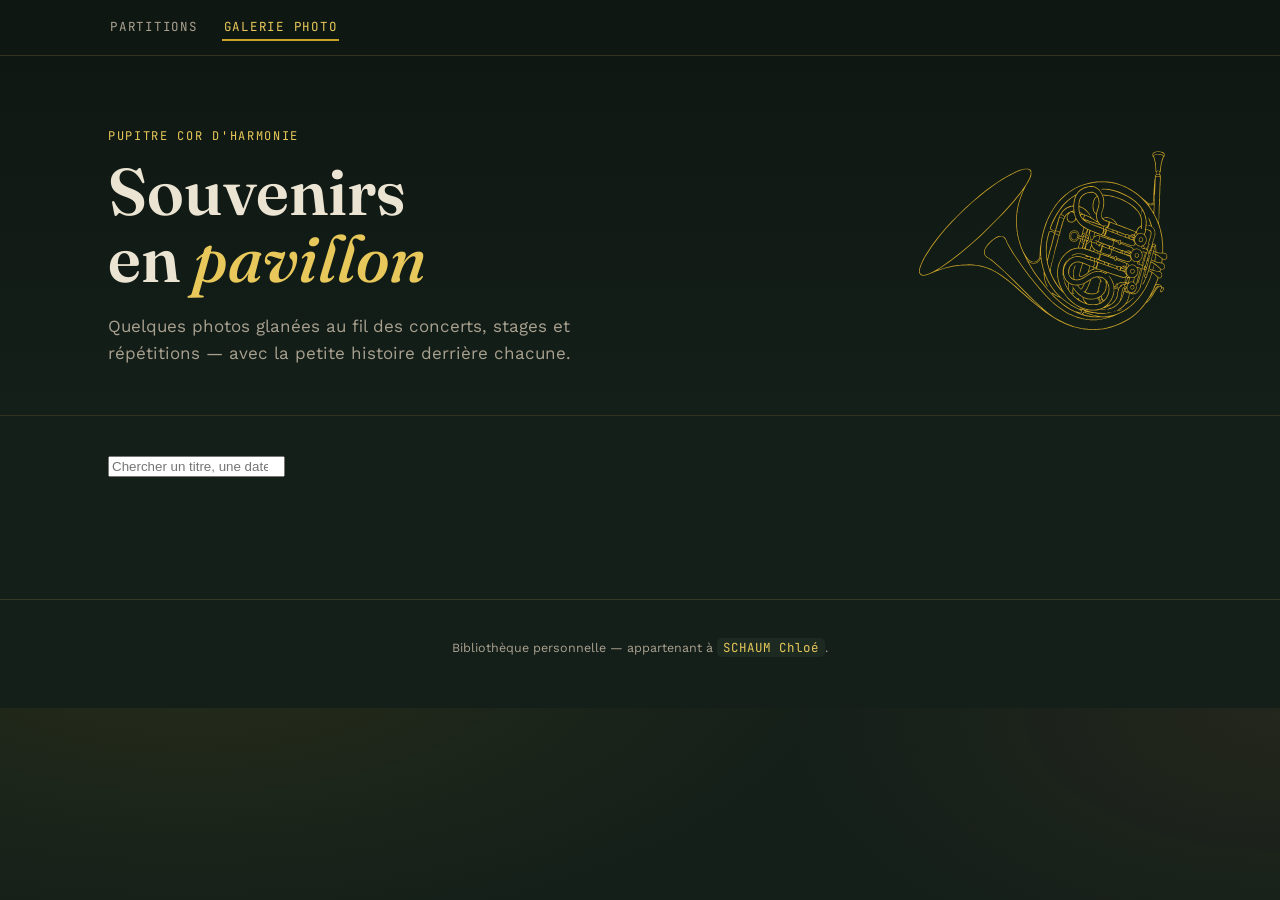
==== galerie.html @ f66fb575 "Ajout page gallery" ====
<!DOCTYPE html>
<html lang="fr">
<head>
<meta charset="UTF-8">
<meta name="viewport" content="width=device-width, initial-scale=1.0">
<title>Galerie — Pupitre Cor d'harmonie</title>
<link rel="icon" type="image/svg+xml" href="assets/favicon.svg">
<link rel="preconnect" href="https://fonts.googleapis.com">
<link rel="preconnect" href="https://fonts.gstatic.com" crossorigin>
<link href="https://fonts.googleapis.com/css2?family=Fraunces:opsz,wght@9..144,400;9..144,500;9..144,600;9..144,700&family=Work+Sans:wght@400;500;600&family=JetBrains+Mono:wght@400;500&display=swap" rel="stylesheet">
<link rel="stylesheet" href="assets/style.css">
</head>
<body>

<nav class="site-nav">
  <div class="site-nav-inner">
    <a href="index.html" class="site-nav-link">Partitions</a>
    <a href="galerie.html" class="site-nav-link active">Galerie photo</a>
  </div>
</nav>

<div class="valve-rail" aria-hidden="true">
  <div class="pipe"></div>
</div>

<header class="hero">
  <div class="hero-inner">
    <div class="hero-text">
      <p class="eyebrow">Pupitre Cor d'harmonie</p>
      <h1>Souvenirs<br>en <span>pavillon</span></h1>
      <p class="lede">Quelques photos glanées au fil des concerts, stages et répétitions — avec la petite histoire derrière chacune.</p>
    </div>
    <svg class="horn-signature" viewBox="0 0 1402 1122" aria-hidden="true">
      <title>Cor d'harmonie — outline avec ouvertures</title>
  <g fill="var(--gold)" fill-rule="evenodd">
    <path d="M 1185 761 L 1179 766 L 1177 771 L 1177 776 L 1183 784 L 1190 785 L 1197 781 L 1199 777 L 1199 769 L 1195 763 L 1191 761 Z M 1186 764 L 1192 765 L 1196 770 L 1196 776 L 1191 782 L 1184 781 L 1180 775 L 1180 771 L 1182 767 Z M 1187 674 L 1182 676 L 1179 679 L 1177 689 L 1179 694 L 1183 698 L 1192 699 L 1197 696 L 1200 692 L 1201 684 L 1199 679 L 1196 676 L 1191 674 Z M 1186 677 L 1192 677 L 1196 680 L 1198 684 L 1197 691 L 1191 696 L 1186 696 L 1183 694 L 1180 688 L 1181 682 Z M 1208 589 L 1202 595 L 1201 604 L 1203 609 L 1207 612 L 1215 613 L 1222 608 L 1224 604 L 1224 597 L 1219 590 L 1217 589 Z M 1210 591 L 1214 591 L 1218 593 L 1221 597 L 1221 604 L 1215 610 L 1208 609 L 1204 604 L 1204 597 Z M 1231 504 L 1226 507 L 1224 510 L 1223 520 L 1224 523 L 1229 528 L 1235 529 L 1239 528 L 1244 524 L 1246 519 L 1246 513 L 1240 505 Z M 1231 507 L 1238 507 L 1243 513 L 1243 519 L 1241 523 L 1237 526 L 1230 525 L 1226 520 L 1226 512 Z M 1362 53 L 1358 48 L 1351 44 L 1334 40 L 1322 40 L 1312 42 L 1303 46 L 1297 52 L 1297 66 L 1303 73 L 1310 101 L 1311 113 L 1312 114 L 1312 127 L 1313 128 L 1313 149 L 1316 151 L 1316 163 L 1315 164 L 1316 165 L 1310 170 L 1310 185 L 1307 195 L 1306 218 L 1305 219 L 1305 235 L 1304 236 L 1300 313 L 1299 316 L 1294 321 L 1284 322 L 1272 317 L 1212 266 L 1179 244 L 1148 228 L 1123 218 L 1100 211 L 1083 207 L 1078 207 L 1065 204 L 1058 204 L 1057 203 L 1047 203 L 1046 202 L 992 203 L 991 204 L 978 205 L 957 209 L 924 218 L 898 228 L 872 241 L 853 253 L 824 275 L 798 300 L 774 329 L 751 364 L 734 396 L 719 432 L 710 460 L 701 495 L 695 527 L 694 541 L 691 553 L 691 560 L 690 561 L 688 608 L 682 621 L 672 631 L 666 634 L 657 636 L 656 635 L 649 635 L 637 630 L 625 619 L 614 603 L 599 577 L 586 543 L 586 540 L 580 524 L 574 500 L 570 479 L 569 466 L 568 465 L 567 447 L 566 446 L 566 431 L 565 430 L 565 399 L 566 398 L 567 375 L 568 374 L 571 350 L 578 319 L 588 287 L 601 254 L 616 223 L 628 204 L 640 179 L 644 164 L 643 146 L 640 141 L 632 135 L 626 133 L 608 133 L 579 141 L 557 150 L 538 160 L 536 160 L 490 186 L 453 210 L 407 243 L 366 275 L 285 346 L 209 422 L 181 453 L 137 506 L 105 549 L 76 593 L 59 623 L 43 659 L 38 680 L 39 695 L 42 701 L 47 706 L 51 708 L 60 710 L 72 709 L 92 703 L 131 686 L 175 672 L 223 661 L 255 657 L 256 656 L 265 656 L 266 655 L 326 654 L 327 655 L 338 655 L 339 656 L 353 657 L 382 663 L 404 670 L 430 681 L 451 692 L 478 709 L 511 733 L 537 754 L 644 848 L 689 885 L 718 907 L 750 929 L 792 954 L 832 973 L 865 985 L 910 997 L 915 997 L 928 1000 L 935 1000 L 936 1001 L 945 1001 L 946 1002 L 991 1003 L 992 1002 L 1009 1002 L 1010 1001 L 1033 999 L 1069 991 L 1107 978 L 1130 968 L 1170 946 L 1193 930 L 1212 914 L 1236 890 L 1252 871 L 1258 862 L 1269 854 L 1280 843 L 1296 821 L 1319 784 L 1328 774 L 1337 770 L 1342 771 L 1346 777 L 1341 783 L 1338 789 L 1338 796 L 1341 799 L 1345 799 L 1349 797 L 1358 785 L 1359 779 L 1357 774 L 1355 773 L 1351 774 L 1346 769 L 1345 765 L 1341 760 L 1331 756 L 1323 756 L 1318 758 L 1316 757 L 1327 731 L 1328 725 L 1330 723 L 1331 724 L 1338 724 L 1342 722 L 1346 718 L 1349 712 L 1348 699 L 1346 695 L 1339 689 L 1341 678 L 1342 677 L 1352 678 L 1356 676 L 1361 671 L 1363 666 L 1363 654 L 1360 648 L 1356 644 L 1349 640 L 1351 623 L 1353 622 L 1356 624 L 1366 624 L 1372 620 L 1376 612 L 1376 601 L 1372 593 L 1365 588 L 1355 587 L 1354 586 L 1354 540 L 1353 539 L 1353 528 L 1352 527 L 1350 502 L 1343 467 L 1341 463 L 1336 442 L 1332 432 L 1332 403 L 1333 402 L 1333 379 L 1334 378 L 1335 331 L 1336 330 L 1337 276 L 1338 275 L 1339 226 L 1340 225 L 1340 203 L 1341 202 L 1341 180 L 1342 179 L 1342 170 L 1338 166 L 1338 152 L 1342 147 L 1342 133 L 1343 132 L 1343 124 L 1344 123 L 1346 106 L 1356 73 L 1362 66 Z M 921 919 L 922 918 L 923 919 L 922 920 Z M 918 918 L 919 917 L 922 918 L 921 919 Z M 904 913 L 905 912 L 906 913 L 905 914 Z M 923 914 L 928 907 L 935 911 L 959 920 L 1000 930 L 999 931 L 990 931 L 989 930 L 978 930 L 977 929 L 968 929 L 967 928 L 955 927 L 950 925 L 932 922 L 927 919 Z M 909 894 L 913 893 L 915 895 L 912 896 Z M 694 883 L 695 882 L 696 883 L 695 884 Z M 693 882 L 694 881 L 695 882 L 694 883 Z M 692 881 L 693 880 L 694 881 L 693 882 Z M 689 879 L 691 878 L 693 880 L 691 881 Z M 688 878 L 689 877 L 690 878 L 689 879 Z M 1045 877 L 1046 876 L 1047 877 L 1046 878 Z M 687 877 L 688 876 L 689 877 L 688 878 Z M 686 876 L 687 875 L 688 876 L 687 877 Z M 1059 872 L 1057 874 L 1049 877 L 1046 876 L 1051 872 L 1056 872 L 1057 871 Z M 1157 856 L 1158 855 L 1159 856 L 1158 857 Z M 1267 849 L 1268 848 L 1269 849 L 1268 850 Z M 1126 836 L 1127 835 L 1128 836 L 1127 837 Z M 893 835 L 894 834 L 896 835 L 895 836 Z M 1007 829 L 1009 830 L 1011 840 L 1019 854 L 1017 856 L 1015 855 L 1004 831 Z M 923 830 L 924 829 L 944 837 L 954 838 L 955 839 L 984 838 L 1001 832 L 1013 857 L 998 863 L 984 864 L 983 865 L 961 864 L 946 861 L 931 846 L 926 838 Z M 1019 822 L 1021 827 L 1020 835 L 1023 841 L 1029 847 L 1023 853 L 1020 851 L 1011 830 L 1011 828 Z M 1293 805 L 1294 804 L 1295 805 L 1294 806 Z M 1294 803 L 1295 802 L 1296 804 L 1295 805 Z M 1155 797 L 1157 796 L 1163 799 L 1171 800 L 1172 802 L 1171 803 L 1159 800 Z M 1152 795 L 1154 794 L 1156 796 L 1154 797 Z M 1146 785 L 1148 786 L 1148 788 L 1153 794 L 1152 795 L 1145 791 L 1145 786 Z M 804 784 L 805 783 L 806 784 L 805 785 Z M 1146 783 L 1147 782 L 1148 783 L 1147 784 Z M 871 781 L 880 794 L 900 814 L 920 827 L 921 836 L 929 850 L 934 855 L 933 856 L 924 853 L 904 842 L 900 838 L 898 831 L 890 833 L 879 824 L 864 809 L 865 807 L 870 809 L 876 808 L 876 806 L 872 806 L 869 802 L 869 787 Z M 1153 780 L 1157 779 L 1159 781 L 1160 786 L 1163 792 L 1166 795 L 1165 797 L 1157 793 L 1152 788 L 1151 782 Z M 1112 786 L 1107 804 L 1106 816 L 1103 827 L 1097 839 L 1092 846 L 1076 861 L 1068 866 L 1057 868 L 1056 867 L 1061 862 L 1075 843 L 1084 824 L 1090 804 L 1091 780 L 1093 778 L 1098 781 L 1103 780 Z M 1144 777 L 1145 779 L 1143 783 L 1142 792 L 1139 800 L 1137 811 L 1132 827 L 1128 835 L 1127 832 L 1131 819 L 1134 798 L 1138 782 L 1141 777 Z M 1354 776 L 1355 777 L 1355 783 L 1353 787 L 1347 794 L 1343 796 L 1341 794 L 1341 790 L 1344 784 L 1350 778 Z M 1320 775 L 1321 777 L 1315 784 L 1287 828 L 1278 840 L 1269 849 L 1268 847 L 1271 844 L 1278 832 L 1288 821 L 1313 783 Z M 1320 775 L 1321 774 L 1322 775 L 1321 776 Z M 1321 774 L 1322 773 L 1323 774 L 1322 775 Z M 1326 770 L 1327 771 L 1323 774 L 1322 773 Z M 1326 770 L 1327 769 L 1328 770 L 1327 771 Z M 1091 770 L 1092 769 L 1097 769 L 1100 775 L 1098 777 L 1096 775 L 1092 775 Z M 1327 769 L 1328 768 L 1330 769 L 1329 770 Z M 1342 766 L 1341 767 L 1334 767 L 1330 769 L 1329 768 L 1333 765 L 1328 765 L 1321 769 L 1314 776 L 1296 803 L 1295 802 L 1311 770 L 1311 768 L 1315 762 L 1318 762 L 1322 760 L 1334 760 L 1337 761 Z M 1162 754 L 1163 756 L 1160 761 L 1158 769 L 1156 770 L 1151 768 L 1148 764 L 1149 760 L 1157 754 Z M 925 754 L 926 756 L 924 761 L 922 763 L 922 765 L 916 776 L 911 782 L 898 768 L 896 763 L 897 762 L 904 762 L 907 760 L 917 758 Z M 1101 773 L 1100 764 L 1101 760 L 1104 756 L 1107 757 L 1104 763 L 1104 770 L 1108 775 L 1112 776 L 1113 775 L 1107 769 L 1107 764 L 1109 759 L 1117 752 L 1121 750 L 1152 751 L 1153 752 L 1145 757 L 1135 758 L 1122 762 L 1125 765 L 1117 772 L 1115 775 L 1114 780 L 1112 782 L 1106 779 Z M 1050 746 L 1054 752 L 1060 771 L 1061 787 L 1060 788 L 1059 800 L 1057 808 L 1049 825 L 1043 834 L 1033 844 L 1025 830 L 1023 819 L 1036 806 L 1046 787 L 1049 774 L 1049 764 L 1050 763 L 1049 760 L 1050 755 L 1049 747 Z M 1188 745 L 1198 750 L 1204 757 L 1208 766 L 1208 779 L 1204 788 L 1197 796 L 1190 800 L 1185 800 L 1184 801 L 1174 798 L 1167 792 L 1162 783 L 1161 768 L 1165 758 L 1172 750 L 1182 745 Z M 1169 723 L 1171 725 L 1171 728 L 1167 739 L 1166 746 L 1162 749 L 1159 749 L 1157 747 L 1163 726 L 1166 723 Z M 1175 721 L 1182 723 L 1194 723 L 1195 722 L 1197 723 L 1193 743 L 1181 742 L 1171 747 L 1169 746 L 1174 729 L 1174 722 Z M 1043 736 L 1045 754 L 1046 755 L 1046 763 L 1045 764 L 1044 779 L 1038 795 L 1030 807 L 1020 817 L 1011 823 L 988 833 L 977 834 L 976 835 L 957 835 L 956 834 L 945 833 L 924 825 L 904 812 L 885 794 L 877 784 L 869 772 L 867 767 L 864 770 L 868 776 L 865 789 L 865 807 L 864 808 L 854 798 L 844 784 L 845 779 L 845 757 L 844 753 L 846 751 L 860 759 L 865 759 L 875 762 L 891 763 L 900 776 L 911 786 L 918 779 L 922 773 L 931 755 L 931 753 L 934 750 L 939 748 L 959 735 L 960 737 L 955 751 L 952 756 L 948 768 L 946 770 L 946 772 L 939 785 L 931 796 L 927 794 L 923 796 L 936 804 L 951 809 L 956 809 L 957 810 L 981 810 L 998 805 L 1005 800 L 1013 791 L 1013 790 L 1006 796 L 1004 795 L 1011 769 L 1011 765 L 1015 753 L 1015 749 L 1017 745 L 1017 741 L 1018 740 L 1021 746 L 1022 742 L 1018 731 L 1007 720 L 1011 719 L 1028 724 L 1036 729 Z M 1012 729 L 1016 736 L 1014 739 L 1013 746 L 1011 750 L 1009 762 L 1007 766 L 1000 796 L 997 801 L 993 803 L 977 806 L 960 806 L 959 805 L 949 804 L 935 798 L 945 783 L 960 749 L 965 732 L 967 730 L 982 722 L 994 719 L 997 719 L 1004 722 Z M 1158 717 L 1160 720 L 1160 724 L 1155 744 L 1153 745 L 1150 742 L 1150 739 L 1155 723 L 1155 718 Z M 1159 712 L 1162 710 L 1168 717 L 1167 718 L 1160 717 L 1158 715 Z M 1256 707 L 1262 707 L 1266 710 L 1266 713 L 1262 718 L 1259 718 L 1254 714 L 1253 710 Z M 816 707 L 818 710 L 818 713 L 822 724 L 826 731 L 835 743 L 842 749 L 841 752 L 842 776 L 841 777 L 838 775 L 824 744 L 815 710 Z M 1149 692 L 1150 691 L 1154 692 L 1156 698 L 1155 699 Z M 1021 684 L 1022 683 L 1042 690 L 1045 693 L 1045 696 L 1044 697 L 1033 691 L 1022 688 Z M 140 678 L 141 677 L 143 678 L 142 679 Z M 1155 676 L 1156 678 L 1154 687 L 1153 688 L 1147 687 L 1146 686 L 1147 685 L 1150 685 L 1152 683 L 1153 677 Z M 1277 675 L 1278 674 L 1287 679 L 1306 685 L 1337 691 L 1343 696 L 1346 702 L 1345 714 L 1341 719 L 1337 721 L 1330 720 L 1296 691 L 1284 684 L 1277 682 L 1276 681 Z M 1252 672 L 1253 671 L 1254 673 L 1253 674 Z M 1127 673 L 1129 671 L 1145 676 L 1149 679 L 1149 681 L 1148 682 L 1129 681 L 1126 679 Z M 1231 672 L 1232 674 L 1228 684 L 1220 715 L 1217 722 L 1209 755 L 1207 756 L 1197 745 L 1200 721 L 1207 716 L 1215 706 L 1220 691 L 1220 677 L 1222 672 L 1224 670 Z M 982 672 L 985 670 L 994 674 L 993 675 L 983 675 Z M 1216 667 L 1219 667 L 1222 669 L 1222 671 L 1219 675 L 1215 669 Z M 1260 665 L 1264 668 L 1261 676 L 1257 674 L 1258 668 Z M 1255 663 L 1256 667 L 1254 672 L 1253 667 Z M 1130 667 L 1139 662 L 1145 668 L 1150 668 L 1154 665 L 1158 668 L 1150 673 L 1147 673 L 1143 671 L 1133 669 Z M 1107 662 L 1108 664 L 1106 670 L 1104 672 L 1102 670 L 1103 665 L 1105 662 Z M 1118 661 L 1121 662 L 1124 665 L 1121 672 L 1121 678 L 1119 680 L 1113 678 L 1108 674 L 1108 669 L 1112 663 Z M 1143 661 L 1146 660 L 1151 662 L 1146 665 Z M 979 669 L 977 675 L 972 676 L 958 683 L 954 687 L 953 686 L 960 663 L 962 660 L 972 664 Z M 997 655 L 998 654 L 999 655 L 998 656 Z M 1186 653 L 1194 654 L 1204 659 L 1214 672 L 1217 682 L 1217 691 L 1213 703 L 1203 715 L 1192 720 L 1181 720 L 1168 713 L 1161 704 L 1157 690 L 1159 675 L 1164 666 L 1172 658 L 1178 655 Z M 998 650 L 999 649 L 1000 651 L 999 652 Z M 1161 647 L 1165 651 L 1168 657 L 1160 665 L 1156 662 L 1156 660 L 1158 656 L 1159 648 Z M 1061 648 L 1063 647 L 1100 660 L 1102 662 L 1098 670 L 1060 656 L 1059 654 L 1061 651 Z M 956 658 L 957 662 L 947 693 L 941 699 L 928 707 L 916 713 L 907 714 L 904 709 L 904 704 L 921 646 L 923 645 Z M 1003 643 L 1007 642 L 1054 658 L 1057 660 L 1077 666 L 1080 668 L 1105 676 L 1109 680 L 1115 683 L 1123 682 L 1142 689 L 1146 692 L 1149 698 L 1157 707 L 1157 709 L 1152 715 L 1144 718 L 1139 718 L 1124 714 L 1096 704 L 1093 704 L 1090 702 L 998 671 L 995 669 L 997 667 L 1002 655 Z M 827 643 L 828 642 L 829 643 L 828 644 Z M 828 641 L 829 640 L 830 642 L 829 643 Z M 1289 639 L 1302 645 L 1305 648 L 1313 652 L 1338 674 L 1336 685 L 1334 687 L 1319 685 L 1300 679 L 1303 668 L 1303 661 L 1305 652 L 1302 657 L 1298 675 L 1296 678 L 1286 675 L 1280 671 L 1285 654 L 1287 641 Z M 1039 640 L 1041 639 L 1057 646 L 1056 652 L 1054 654 L 1052 654 L 1043 650 L 1040 650 L 1038 648 Z M 829 640 L 830 639 L 831 640 L 830 641 Z M 847 702 L 848 679 L 853 662 L 869 646 L 880 640 L 888 638 L 905 639 L 915 642 L 917 644 L 916 651 L 906 683 L 903 698 L 900 705 L 900 710 L 903 713 L 903 716 L 910 718 L 917 716 L 931 709 L 944 701 L 955 690 L 963 684 L 973 679 L 978 680 L 981 677 L 995 676 L 996 677 L 1004 677 L 1019 683 L 1017 687 L 1015 686 L 992 686 L 987 688 L 975 690 L 955 700 L 933 715 L 910 727 L 893 731 L 881 731 L 877 730 L 874 725 L 875 719 L 872 704 L 872 692 L 873 691 L 874 680 L 883 653 L 878 658 L 875 664 L 869 688 L 869 710 L 872 725 L 871 728 L 866 726 L 856 718 L 852 713 Z M 830 638 L 831 637 L 832 639 L 831 640 Z M 1220 636 L 1226 640 L 1227 642 L 1226 647 L 1223 647 L 1217 644 L 1217 641 Z M 988 636 L 991 638 L 997 638 L 998 643 L 995 655 L 990 665 L 987 668 L 978 664 L 982 659 L 986 649 L 987 637 Z M 831 637 L 832 636 L 833 637 L 832 638 Z M 832 635 L 833 634 L 834 636 L 833 637 Z M 833 634 L 834 633 L 835 634 L 834 635 Z M 1270 631 L 1273 633 L 1273 636 L 1267 655 L 1266 662 L 1264 664 L 1260 661 L 1268 632 Z M 1290 629 L 1292 628 L 1301 633 L 1319 639 L 1327 640 L 1332 642 L 1349 644 L 1353 646 L 1358 651 L 1360 655 L 1360 665 L 1358 670 L 1352 675 L 1346 675 L 1342 673 L 1315 649 L 1300 639 L 1289 634 Z M 997 629 L 999 626 L 1007 627 L 1015 631 L 1034 637 L 1036 641 L 1035 646 L 1033 647 L 1004 637 L 1001 634 L 997 633 Z M 621 622 L 622 621 L 623 622 L 622 623 Z M 1273 620 L 1276 623 L 1276 626 L 1274 629 L 1271 629 L 1270 625 Z M 620 621 L 621 620 L 622 621 L 621 622 Z M 630 639 L 632 638 L 638 642 L 647 645 L 652 645 L 653 646 L 666 645 L 678 639 L 687 630 L 694 619 L 695 620 L 695 626 L 699 647 L 707 678 L 710 685 L 710 706 L 711 707 L 711 716 L 712 717 L 713 728 L 715 733 L 716 741 L 723 760 L 728 769 L 731 771 L 731 768 L 724 754 L 717 731 L 716 720 L 715 719 L 715 708 L 714 707 L 715 702 L 726 728 L 736 748 L 747 766 L 770 798 L 794 822 L 792 823 L 777 816 L 756 801 L 754 802 L 755 806 L 772 817 L 792 827 L 801 829 L 827 850 L 860 872 L 877 882 L 902 894 L 908 898 L 912 899 L 914 901 L 911 907 L 907 910 L 889 904 L 882 903 L 852 888 L 811 860 L 795 847 L 764 818 L 731 782 L 676 712 L 653 678 Z M 1102 619 L 1106 618 L 1109 620 L 1151 634 L 1155 634 L 1161 637 L 1168 637 L 1174 635 L 1182 628 L 1183 624 L 1185 623 L 1193 632 L 1199 635 L 1208 637 L 1213 636 L 1215 638 L 1214 642 L 1215 647 L 1236 654 L 1238 657 L 1241 656 L 1243 658 L 1241 668 L 1239 671 L 1236 671 L 1227 668 L 1223 665 L 1217 663 L 1212 663 L 1202 654 L 1191 650 L 1184 650 L 1171 655 L 1167 648 L 1163 644 L 1149 639 L 1144 636 L 1104 622 Z M 1007 618 L 1008 617 L 1009 618 L 1008 619 Z M 996 616 L 998 618 L 998 621 L 995 625 L 994 634 L 991 635 L 985 630 L 986 622 Z M 1008 616 L 1009 615 L 1010 616 L 1009 617 Z M 1009 614 L 1010 613 L 1011 614 L 1010 615 Z M 964 614 L 968 613 L 981 618 L 983 620 L 982 621 L 982 628 L 978 629 L 966 625 L 964 623 Z M 1010 611 L 1011 610 L 1012 611 L 1011 612 Z M 1101 607 L 1103 610 L 1103 613 L 1100 616 L 1099 626 L 1098 627 L 1095 625 L 1091 615 L 1093 612 Z M 1012 606 L 1013 607 L 1012 610 L 1011 609 Z M 1061 604 L 1062 603 L 1076 607 L 1079 609 L 1087 611 L 1089 614 L 1085 615 L 1080 612 L 1063 607 Z M 1169 603 L 1170 602 L 1171 603 L 1170 604 Z M 694 606 L 692 615 L 683 630 L 674 638 L 665 642 L 654 643 L 639 639 L 628 632 L 622 624 L 623 622 L 631 630 L 644 637 L 664 638 L 675 633 L 683 625 L 689 615 L 692 602 Z M 1066 602 L 1067 601 L 1068 602 L 1067 603 Z M 1316 599 L 1318 599 L 1327 604 L 1347 619 L 1346 634 L 1344 640 L 1325 637 L 1314 634 L 1311 632 L 1313 622 L 1313 615 L 1314 614 L 1314 606 Z M 1017 597 L 1020 596 L 1024 598 L 1027 598 L 1030 600 L 1065 611 L 1068 613 L 1089 620 L 1091 622 L 1093 628 L 1096 630 L 1099 630 L 1104 626 L 1154 644 L 1156 646 L 1155 655 L 1152 659 L 1147 657 L 1141 657 L 1130 664 L 1119 658 L 1108 659 L 1012 625 L 1010 623 L 1016 610 Z M 1300 594 L 1304 594 L 1310 596 L 1312 598 L 1310 616 L 1309 617 L 1309 625 L 1307 631 L 1292 625 L 1298 598 Z M 834 633 L 840 624 L 859 606 L 875 598 L 891 594 L 908 594 L 927 598 L 943 605 L 942 607 L 937 607 L 934 609 L 936 610 L 945 610 L 953 608 L 959 610 L 961 612 L 962 617 L 961 622 L 959 623 L 932 614 L 929 612 L 930 611 L 925 612 L 906 606 L 887 605 L 872 608 L 858 614 L 843 625 L 835 634 Z M 1284 589 L 1285 593 L 1282 600 L 1278 617 L 1276 618 L 1273 615 L 1280 591 L 1282 589 Z M 1179 588 L 1180 591 L 1178 593 L 1175 590 Z M 1261 587 L 1263 590 L 1261 593 L 1259 602 L 1255 612 L 1255 616 L 1253 620 L 1245 652 L 1243 653 L 1242 648 L 1245 641 L 1246 634 L 1255 606 L 1259 589 Z M 1150 586 L 1152 584 L 1173 593 L 1174 595 L 1178 594 L 1179 598 L 1177 601 L 1175 601 L 1174 599 L 1165 598 L 1158 594 L 1156 594 L 1155 596 L 1151 595 L 1149 590 Z M 1250 583 L 1255 585 L 1257 588 L 1247 620 L 1240 648 L 1238 651 L 1236 651 L 1229 648 L 1229 640 L 1225 634 L 1235 625 L 1241 614 L 1243 606 L 1243 595 L 1240 585 L 1241 584 L 1246 585 Z M 1302 584 L 1305 582 L 1312 585 L 1329 589 L 1360 590 L 1366 592 L 1371 597 L 1373 602 L 1372 614 L 1365 621 L 1355 620 L 1324 598 L 1309 591 L 1302 590 L 1301 589 Z M 1279 581 L 1280 585 L 1278 588 L 1277 585 Z M 1139 578 L 1144 579 L 1148 583 L 1144 592 L 1141 592 L 1135 589 L 1136 582 Z M 1156 582 L 1166 577 L 1169 580 L 1174 581 L 1177 585 L 1174 587 Z M 1287 576 L 1289 579 L 1285 586 L 1282 584 L 1284 578 Z M 1170 577 L 1171 576 L 1172 577 L 1171 578 Z M 1132 576 L 1135 579 L 1132 586 L 1129 587 L 1128 583 L 1130 577 Z M 983 574 L 985 571 L 1002 581 L 1011 584 L 1015 584 L 1027 590 L 1054 599 L 1058 603 L 1054 604 L 1051 602 L 1028 595 L 1025 593 L 1022 593 L 1013 589 L 1009 590 L 1001 585 L 997 585 L 985 581 L 982 579 Z M 1077 570 L 1079 569 L 1081 571 L 1081 573 L 1085 575 L 1096 578 L 1115 586 L 1126 589 L 1134 593 L 1151 598 L 1161 603 L 1174 607 L 1176 609 L 1180 621 L 1179 626 L 1174 631 L 1169 633 L 1160 633 L 1107 615 L 1106 614 L 1106 608 L 1104 605 L 1099 604 L 1092 609 L 1090 609 L 1070 601 L 1068 602 L 1067 601 L 1073 593 L 1077 581 Z M 1076 569 L 1077 568 L 1078 569 L 1077 570 Z M 1211 567 L 1212 568 L 1217 568 L 1224 571 L 1233 579 L 1239 590 L 1240 607 L 1234 621 L 1226 629 L 1218 633 L 1206 634 L 1196 630 L 1189 624 L 1185 618 L 1182 610 L 1181 598 L 1184 587 L 1189 579 L 1196 572 L 1202 569 Z M 851 577 L 868 569 L 882 565 L 887 565 L 888 564 L 917 564 L 941 570 L 978 583 L 987 585 L 990 587 L 993 587 L 999 591 L 999 595 L 1001 590 L 1011 594 L 1011 601 L 1008 611 L 1004 619 L 1001 621 L 1000 616 L 996 613 L 993 613 L 990 616 L 987 616 L 978 612 L 975 612 L 972 610 L 949 603 L 933 596 L 919 592 L 906 591 L 905 590 L 895 590 L 894 591 L 887 591 L 878 593 L 866 598 L 855 609 L 846 616 L 840 624 L 831 632 L 823 645 L 817 658 L 813 676 L 812 702 L 816 723 L 822 744 L 822 748 L 832 771 L 837 778 L 840 785 L 853 803 L 877 828 L 898 844 L 918 855 L 941 864 L 960 868 L 968 868 L 969 869 L 995 868 L 1004 866 L 1019 860 L 1039 845 L 1049 833 L 1059 815 L 1063 802 L 1064 788 L 1065 787 L 1063 764 L 1054 743 L 1049 736 L 1041 728 L 1027 719 L 1013 715 L 992 715 L 976 720 L 926 751 L 907 758 L 878 759 L 859 754 L 846 747 L 832 733 L 824 719 L 819 700 L 819 680 L 824 660 L 833 643 L 839 635 L 850 624 L 857 619 L 878 610 L 902 609 L 911 611 L 920 615 L 923 615 L 976 633 L 979 633 L 984 636 L 984 645 L 982 651 L 976 661 L 968 659 L 924 641 L 900 634 L 883 635 L 871 640 L 862 646 L 852 657 L 847 666 L 843 678 L 842 695 L 845 707 L 851 718 L 858 725 L 869 732 L 881 735 L 894 735 L 904 733 L 923 725 L 954 705 L 973 695 L 982 692 L 992 690 L 1000 690 L 1001 689 L 1008 689 L 1009 690 L 1016 690 L 1025 692 L 1046 701 L 1048 701 L 1050 693 L 1126 719 L 1134 721 L 1148 721 L 1149 720 L 1153 721 L 1147 740 L 1147 745 L 1148 746 L 1147 747 L 1122 746 L 1117 748 L 1111 754 L 1109 754 L 1107 752 L 1104 752 L 1100 755 L 1098 760 L 1098 764 L 1095 766 L 1091 766 L 1089 764 L 1087 752 L 1079 733 L 1069 718 L 1061 711 L 1061 713 L 1067 720 L 1075 733 L 1084 755 L 1087 770 L 1087 783 L 1088 784 L 1087 799 L 1079 826 L 1067 848 L 1060 857 L 1047 870 L 1028 883 L 1014 889 L 997 893 L 991 893 L 990 894 L 961 894 L 935 889 L 912 881 L 883 865 L 863 850 L 839 826 L 825 808 L 811 786 L 797 755 L 789 725 L 788 712 L 787 711 L 787 681 L 788 680 L 789 667 L 797 641 L 802 630 L 811 615 L 822 601 L 833 590 Z M 1291 562 L 1292 563 L 1290 572 L 1288 573 L 1287 572 Z M 1085 567 L 1089 564 L 1090 561 L 1092 563 L 1124 574 L 1127 576 L 1125 583 L 1121 584 L 1107 578 L 1088 572 L 1085 570 Z M 1292 558 L 1293 559 L 1292 563 L 1291 562 Z M 1293 555 L 1294 556 L 1293 559 L 1292 558 Z M 1305 555 L 1306 560 L 1303 572 L 1301 576 L 1291 617 L 1282 647 L 1282 651 L 1278 661 L 1273 682 L 1271 686 L 1269 697 L 1267 703 L 1265 705 L 1258 704 L 1257 701 L 1268 665 L 1280 617 L 1285 602 L 1288 587 L 1294 569 L 1296 558 L 1299 554 Z M 1066 563 L 1069 554 L 1072 554 L 1077 557 L 1082 557 L 1086 560 L 1082 567 L 1075 564 L 1068 565 Z M 1028 554 L 1071 569 L 1074 572 L 1074 581 L 1072 588 L 1068 595 L 1064 599 L 1027 586 L 1019 582 L 1026 567 L 1027 555 Z M 1313 552 L 1314 553 L 1313 580 L 1310 581 L 1305 579 L 1304 577 L 1309 561 L 1309 557 Z M 1295 551 L 1296 553 L 1294 556 L 1293 553 Z M 1240 552 L 1243 551 L 1248 554 L 1251 557 L 1251 560 L 1249 562 L 1241 560 L 1239 558 Z M 968 550 L 975 562 L 982 570 L 978 578 L 967 575 L 962 572 L 962 568 Z M 1028 548 L 1032 544 L 1037 542 L 1059 550 L 1063 554 L 1062 558 L 1059 562 L 1032 552 Z M 1303 541 L 1307 541 L 1311 546 L 1308 553 L 1300 551 L 1297 549 L 1297 547 Z M 1033 540 L 1026 544 L 1020 551 L 1018 551 L 1015 547 L 1015 545 L 1025 537 L 1029 537 Z M 971 531 L 981 535 L 992 536 L 993 539 L 999 545 L 1007 548 L 1008 556 L 1010 555 L 1010 549 L 1011 548 L 1022 553 L 1021 561 L 1018 570 L 1012 580 L 1003 578 L 1001 576 L 1003 573 L 999 575 L 990 571 L 978 560 L 973 552 L 970 542 L 970 532 Z M 1123 532 L 1125 530 L 1181 550 L 1195 549 L 1199 547 L 1206 539 L 1215 548 L 1221 551 L 1231 553 L 1235 552 L 1237 554 L 1237 559 L 1240 563 L 1249 566 L 1255 566 L 1266 570 L 1268 572 L 1266 582 L 1264 585 L 1262 585 L 1250 580 L 1246 580 L 1244 582 L 1238 581 L 1231 572 L 1218 565 L 1213 565 L 1212 564 L 1205 565 L 1195 569 L 1193 564 L 1186 557 L 1155 546 L 1132 536 L 1127 535 Z M 996 536 L 999 529 L 1001 528 L 1004 530 L 1010 531 L 1014 534 L 1019 535 L 1020 537 L 1015 540 L 1012 540 L 1007 544 L 1000 542 L 997 539 Z M 965 527 L 967 529 L 966 545 L 959 564 L 958 570 L 956 571 L 938 565 L 937 561 L 942 541 L 953 533 L 959 526 Z M 909 524 L 912 529 L 922 538 L 922 541 L 916 560 L 900 560 L 899 558 L 901 553 L 901 549 L 906 534 L 907 527 Z M 1089 523 L 1091 522 L 1093 526 L 1110 532 L 1113 535 L 1115 541 L 1118 544 L 1122 544 L 1124 542 L 1125 538 L 1142 544 L 1158 551 L 1184 560 L 1190 566 L 1192 571 L 1182 583 L 1172 574 L 1163 574 L 1157 578 L 1152 578 L 1151 579 L 1135 572 L 1129 572 L 1104 562 L 1096 560 L 1089 556 L 1084 555 L 1081 553 L 1087 541 L 1089 533 Z M 1196 522 L 1199 521 L 1200 524 L 1199 525 Z M 1088 522 L 1089 521 L 1090 522 L 1089 523 Z M 1122 520 L 1124 522 L 1124 525 L 1121 530 L 1121 540 L 1119 541 L 1113 529 L 1113 526 L 1119 521 Z M 1093 520 L 1095 519 L 1099 521 L 1102 521 L 1104 523 L 1109 524 L 1111 527 L 1108 528 L 1103 525 L 1100 525 Z M 937 519 L 940 521 L 940 525 L 933 551 L 930 558 L 930 562 L 929 563 L 923 562 L 922 558 L 931 529 L 931 526 L 933 520 Z M 919 518 L 922 517 L 929 520 L 928 526 L 926 527 Z M 1080 516 L 1081 515 L 1086 516 L 1085 517 Z M 964 514 L 970 517 L 968 524 L 963 523 L 961 521 Z M 911 512 L 916 515 L 919 524 L 927 531 L 925 536 L 921 534 L 912 524 L 909 514 Z M 1196 509 L 1200 510 L 1198 518 L 1196 517 L 1197 515 L 1194 513 L 1194 511 Z M 1197 506 L 1200 505 L 1201 507 L 1200 508 Z M 936 507 L 938 505 L 941 505 L 943 507 L 943 510 L 949 513 L 951 516 L 949 518 L 943 516 L 936 516 L 934 514 Z M 1175 504 L 1177 502 L 1179 502 L 1184 505 L 1189 506 L 1193 509 L 1190 514 L 1187 514 L 1184 512 L 1179 512 L 1175 508 Z M 392 579 L 395 568 L 402 555 L 408 547 L 430 524 L 440 516 L 452 508 L 470 500 L 481 499 L 489 501 L 494 504 L 505 516 L 509 528 L 520 550 L 544 590 L 598 669 L 631 713 L 684 778 L 715 813 L 740 839 L 766 863 L 788 881 L 821 904 L 840 915 L 865 927 L 895 938 L 918 944 L 939 947 L 940 948 L 958 949 L 959 950 L 997 950 L 998 949 L 1007 949 L 1008 948 L 1014 948 L 1015 947 L 1021 947 L 1056 939 L 1083 930 L 1116 916 L 1141 903 L 1164 888 L 1193 864 L 1219 837 L 1237 814 L 1252 792 L 1268 764 L 1268 762 L 1284 729 L 1294 698 L 1296 696 L 1306 703 L 1325 721 L 1325 723 L 1317 745 L 1305 770 L 1301 781 L 1282 818 L 1262 850 L 1248 869 L 1228 892 L 1204 915 L 1180 934 L 1160 947 L 1124 966 L 1095 978 L 1055 990 L 1024 996 L 1007 997 L 1006 998 L 988 998 L 987 999 L 949 998 L 948 997 L 924 995 L 879 985 L 857 978 L 829 967 L 776 940 L 757 928 L 737 913 L 708 889 L 661 846 L 560 745 L 478 666 L 430 625 L 407 611 L 397 601 L 393 593 Z M 1173 498 L 1175 500 L 1175 503 L 1170 506 L 1168 504 L 1168 502 L 1171 498 Z M 1015 499 L 1016 498 L 1030 504 L 1033 504 L 1036 506 L 1050 510 L 1053 512 L 1085 523 L 1086 524 L 1086 534 L 1081 548 L 1077 552 L 1044 541 L 1030 534 L 1007 527 L 1006 526 L 1010 518 Z M 930 498 L 934 502 L 930 516 L 926 517 L 922 515 L 922 512 L 924 507 L 924 503 L 928 498 Z M 894 499 L 896 497 L 898 497 L 911 502 L 917 503 L 921 506 L 920 510 L 917 511 L 899 505 L 894 502 Z M 1012 499 L 1005 523 L 1003 525 L 1000 525 L 993 518 L 989 518 L 986 520 L 986 521 L 993 521 L 996 524 L 997 528 L 994 533 L 983 532 L 981 530 L 977 531 L 970 527 L 971 522 L 975 514 L 981 506 L 988 500 L 997 496 L 1007 496 Z M 924 496 L 925 495 L 926 496 L 925 497 Z M 1197 493 L 1198 492 L 1199 493 L 1198 494 Z M 941 492 L 944 493 L 949 499 L 949 503 L 947 507 L 943 503 L 937 501 Z M 1196 492 L 1197 491 L 1198 492 L 1197 493 Z M 1176 500 L 1188 491 L 1192 491 L 1194 496 L 1203 500 L 1197 503 L 1189 501 L 1188 498 L 1191 495 L 1187 495 L 1184 501 L 1177 501 Z M 1157 491 L 1164 491 L 1168 494 L 1165 506 L 1152 500 L 1154 494 Z M 936 491 L 936 495 L 934 497 L 931 495 L 928 496 L 925 495 L 931 491 L 934 490 Z M 1039 488 L 1040 487 L 1041 488 L 1040 489 Z M 773 486 L 788 492 L 790 494 L 790 497 L 782 524 L 780 535 L 776 546 L 766 588 L 766 592 L 760 612 L 758 625 L 752 643 L 744 677 L 742 675 L 732 639 L 732 632 L 742 590 L 744 586 L 744 582 L 757 538 L 770 487 Z M 1040 486 L 1041 485 L 1042 486 L 1041 487 Z M 1228 483 L 1242 484 L 1250 489 L 1257 497 L 1262 510 L 1262 522 L 1258 534 L 1248 545 L 1236 550 L 1229 550 L 1216 545 L 1207 535 L 1204 529 L 1202 520 L 1203 509 L 1209 496 L 1217 488 Z M 1028 484 L 1029 483 L 1030 484 L 1029 485 Z M 941 483 L 939 488 L 931 488 L 925 491 L 922 494 L 919 500 L 916 500 L 913 498 L 916 492 L 923 485 L 934 481 L 937 481 Z M 984 489 L 987 482 L 989 480 L 991 480 L 1002 485 L 1018 490 L 1024 494 L 1032 496 L 1035 498 L 1039 498 L 1047 502 L 1076 512 L 1078 515 L 1077 516 L 1054 507 L 1012 493 L 1001 492 L 994 494 L 984 499 L 983 498 L 984 497 Z M 1206 477 L 1211 482 L 1213 487 L 1205 496 L 1202 493 L 1202 489 L 1204 486 Z M 872 477 L 879 477 L 884 479 L 890 486 L 892 492 L 892 498 L 889 507 L 885 512 L 878 516 L 871 516 L 866 514 L 861 509 L 858 502 L 858 492 L 861 485 L 867 479 Z M 1109 477 L 1112 476 L 1142 488 L 1150 490 L 1152 492 L 1150 498 L 1146 499 L 1110 485 L 1108 483 Z M 1033 474 L 1034 475 L 1032 478 L 1031 475 Z M 749 472 L 754 475 L 759 476 L 763 479 L 765 479 L 766 480 L 766 488 L 763 495 L 751 543 L 744 565 L 730 621 L 727 609 L 726 585 L 725 584 L 728 535 L 729 534 L 729 528 L 733 508 L 741 477 L 743 474 L 746 474 Z M 774 471 L 776 470 L 795 477 L 797 479 L 795 481 L 793 489 L 790 490 L 774 483 L 771 483 L 770 482 L 773 479 L 775 472 Z M 963 469 L 981 476 L 985 479 L 982 486 L 978 505 L 972 514 L 965 512 L 963 510 L 963 502 L 961 496 L 957 490 L 961 473 Z M 869 469 L 880 469 L 886 471 L 894 478 L 899 488 L 899 494 L 896 495 L 894 493 L 894 489 L 890 481 L 884 476 L 878 474 L 869 475 L 865 477 L 858 484 L 855 492 L 855 502 L 857 508 L 864 516 L 872 519 L 877 519 L 886 515 L 893 506 L 895 506 L 897 508 L 895 512 L 886 521 L 878 524 L 870 524 L 862 521 L 854 513 L 850 504 L 850 490 L 854 481 L 861 473 Z M 1086 468 L 1088 467 L 1104 473 L 1106 475 L 1104 481 L 1102 482 L 1091 477 L 1086 476 L 1085 475 Z M 1050 468 L 1053 467 L 1086 480 L 1097 483 L 1120 493 L 1139 499 L 1149 504 L 1171 511 L 1180 516 L 1186 517 L 1192 520 L 1195 523 L 1202 537 L 1200 541 L 1194 546 L 1190 547 L 1180 546 L 1127 527 L 1126 526 L 1127 524 L 1126 519 L 1123 517 L 1121 517 L 1115 521 L 1111 521 L 1094 514 L 1064 504 L 1061 502 L 1042 496 L 1041 494 L 1043 492 L 1048 481 L 1048 478 L 1050 474 Z M 1044 464 L 1045 465 L 1043 468 L 1041 478 L 1035 490 L 1032 493 L 1028 491 L 1025 491 L 1024 489 L 1028 485 L 1030 485 L 1035 479 L 1038 469 L 1037 464 L 1038 463 Z M 951 463 L 957 466 L 954 476 L 954 480 L 951 487 L 955 491 L 959 498 L 961 505 L 961 514 L 957 525 L 950 532 L 941 537 L 940 536 L 941 531 L 950 523 L 954 514 L 953 499 L 948 492 L 942 489 L 942 486 L 947 474 L 949 464 Z M 1046 455 L 1049 453 L 1080 464 L 1082 466 L 1082 473 L 1081 474 L 1057 465 L 1047 460 Z M 930 453 L 935 457 L 942 460 L 944 462 L 944 464 L 941 470 L 940 477 L 938 479 L 931 479 L 922 483 L 921 479 L 923 475 L 928 454 Z M 1046 441 L 1048 443 L 1048 446 L 1044 450 L 1042 460 L 1038 461 L 1034 456 L 1036 447 L 1043 441 Z M 1008 432 L 1009 431 L 1010 432 L 1009 433 Z M 1100 431 L 1101 430 L 1102 431 L 1101 432 Z M 1057 451 L 1062 444 L 1066 431 L 1066 425 L 1068 424 L 1126 445 L 1129 447 L 1137 449 L 1148 454 L 1156 456 L 1175 464 L 1201 473 L 1204 477 L 1200 484 L 1200 486 L 1197 489 L 1190 487 L 1182 490 L 1178 494 L 1172 494 L 1170 491 L 1165 488 L 1160 487 L 1154 488 L 1137 481 L 1129 479 L 1118 474 L 1110 472 L 1107 470 L 1062 454 Z M 1000 420 L 1001 419 L 1002 420 L 1001 421 Z M 999 419 L 1000 418 L 1001 419 L 1000 420 Z M 936 414 L 937 413 L 943 414 L 952 418 L 955 418 L 960 421 L 970 423 L 982 428 L 986 428 L 996 433 L 999 433 L 1023 441 L 1033 447 L 1032 452 L 1030 454 L 1028 454 L 1022 451 L 997 443 L 995 441 L 990 440 L 963 429 L 957 425 L 958 423 L 953 424 L 941 418 Z M 934 413 L 935 412 L 937 413 L 936 414 Z M 1031 402 L 1041 399 L 1057 399 L 1065 401 L 1074 405 L 1086 413 L 1096 423 L 1101 430 L 1098 431 L 1076 422 L 1068 420 L 1064 417 L 1059 417 L 1049 412 L 1045 412 L 1035 407 Z M 800 397 L 813 402 L 816 405 L 816 408 L 810 423 L 797 471 L 794 474 L 779 468 L 777 466 L 777 462 L 788 427 L 795 399 L 797 397 Z M 931 387 L 934 386 L 953 394 L 985 413 L 996 421 L 1003 423 L 1009 431 L 1007 432 L 982 422 L 956 415 L 950 412 L 928 405 L 926 403 L 930 393 Z M 799 386 L 802 383 L 804 383 L 815 387 L 822 394 L 819 401 L 817 402 L 806 396 L 797 394 L 796 393 Z M 913 382 L 922 382 L 928 385 L 924 400 L 922 402 L 914 392 L 910 384 Z M 839 378 L 840 380 L 837 384 L 834 398 L 836 408 L 840 415 L 844 419 L 849 422 L 857 424 L 866 423 L 873 420 L 879 415 L 885 407 L 901 430 L 912 441 L 925 450 L 925 453 L 918 477 L 917 486 L 909 498 L 902 494 L 901 485 L 897 477 L 890 470 L 881 466 L 869 466 L 862 469 L 854 476 L 850 482 L 847 492 L 847 503 L 850 512 L 854 518 L 860 523 L 871 527 L 877 527 L 888 523 L 897 514 L 900 509 L 907 512 L 907 517 L 895 559 L 894 560 L 880 561 L 864 566 L 853 571 L 836 582 L 814 604 L 803 620 L 792 642 L 786 661 L 784 678 L 783 679 L 783 693 L 782 694 L 783 696 L 783 713 L 790 747 L 796 764 L 805 782 L 804 784 L 786 762 L 766 730 L 756 710 L 749 692 L 748 673 L 774 569 L 785 532 L 793 498 L 796 494 L 796 489 L 800 480 L 800 472 L 811 438 L 813 428 L 818 415 L 819 409 L 824 401 L 824 398 L 831 386 Z M 839 378 L 840 377 L 841 378 L 840 379 Z M 906 372 L 907 371 L 915 376 L 914 377 L 908 377 L 906 375 Z M 856 367 L 864 368 L 870 371 L 874 375 L 876 385 L 881 397 L 881 402 L 877 411 L 869 418 L 863 420 L 853 419 L 846 415 L 841 409 L 838 401 L 838 392 L 842 382 Z M 867 364 L 871 363 L 872 366 L 871 367 L 868 366 Z M 1242 359 L 1248 368 L 1254 383 L 1260 409 L 1261 432 L 1260 433 L 1259 452 L 1256 464 L 1257 470 L 1252 487 L 1250 485 L 1238 480 L 1228 480 L 1221 482 L 1217 485 L 1213 478 L 1213 475 L 1216 465 L 1220 458 L 1230 448 L 1234 446 L 1235 447 L 1234 457 L 1237 458 L 1239 456 L 1241 421 L 1240 420 L 1239 403 L 1234 385 L 1236 382 L 1237 371 Z M 901 341 L 904 340 L 907 342 L 912 343 L 922 348 L 933 356 L 951 374 L 955 381 L 961 386 L 963 393 L 962 394 L 941 384 L 933 382 L 927 379 L 924 379 L 914 371 L 907 368 L 904 365 L 903 354 L 902 353 L 902 342 Z M 870 338 L 871 359 L 856 363 L 850 367 L 844 369 L 830 381 L 823 391 L 815 383 L 805 380 L 807 375 L 816 363 L 822 357 L 836 347 L 857 338 L 862 337 L 869 337 Z M 1278 330 L 1280 331 L 1294 331 L 1303 326 L 1304 327 L 1304 346 L 1303 347 L 1303 366 L 1302 367 L 1300 366 L 1288 346 L 1277 331 Z M 1271 322 L 1273 321 L 1278 324 L 1275 325 Z M 1269 321 L 1270 320 L 1272 321 L 1271 322 Z M 1268 320 L 1269 319 L 1270 320 L 1269 321 Z M 999 285 L 1005 300 L 1006 312 L 1007 313 L 1007 322 L 1001 348 L 998 355 L 994 371 L 994 375 L 992 376 L 984 365 L 980 354 L 979 344 L 978 343 L 978 325 L 982 307 L 987 296 L 994 288 Z M 881 279 L 882 280 L 878 288 L 873 305 L 870 331 L 865 333 L 852 335 L 834 343 L 824 350 L 813 360 L 806 369 L 801 378 L 801 380 L 798 382 L 794 389 L 779 439 L 779 442 L 776 449 L 772 466 L 770 468 L 767 468 L 755 461 L 753 461 L 748 456 L 748 454 L 756 433 L 777 390 L 797 358 L 818 331 L 840 309 L 861 292 Z M 1031 277 L 1035 277 L 1039 279 L 1062 281 L 1092 288 L 1116 296 L 1135 304 L 1163 319 L 1181 331 L 1195 342 L 1216 363 L 1226 378 L 1233 396 L 1236 411 L 1237 428 L 1236 429 L 1236 440 L 1220 451 L 1215 458 L 1211 466 L 1210 471 L 1208 473 L 1184 462 L 1176 460 L 1117 437 L 1109 435 L 1099 421 L 1087 409 L 1072 400 L 1054 395 L 1045 395 L 1029 400 L 1026 397 L 1023 386 L 1024 375 L 1028 359 L 1032 349 L 1036 329 L 1036 302 L 1033 287 L 1030 280 Z M 1306 274 L 1307 275 L 1307 296 L 1306 297 L 1306 315 L 1304 320 L 1299 325 L 1292 328 L 1285 328 L 1278 326 L 1277 325 L 1278 324 L 1292 325 L 1297 323 L 1301 319 L 1303 315 L 1303 308 L 1304 307 L 1305 275 Z M 935 270 L 949 265 L 959 263 L 974 263 L 981 265 L 986 268 L 994 276 L 997 281 L 985 291 L 979 304 L 974 324 L 974 346 L 978 361 L 983 371 L 993 382 L 993 396 L 995 405 L 999 414 L 998 415 L 991 413 L 983 408 L 978 403 L 971 400 L 967 396 L 963 387 L 959 384 L 960 383 L 959 379 L 947 364 L 937 354 L 923 344 L 902 335 L 902 321 L 903 320 L 904 310 L 906 302 L 911 291 L 921 279 Z M 142 677 L 200 638 L 255 596 L 308 552 L 374 493 L 495 372 L 546 315 L 579 275 L 597 251 L 598 253 L 588 275 L 576 311 L 570 334 L 565 360 L 563 383 L 562 384 L 562 399 L 561 400 L 561 432 L 562 433 L 562 448 L 563 449 L 565 474 L 566 475 L 568 492 L 576 525 L 586 556 L 597 583 L 626 641 L 649 680 L 663 701 L 687 734 L 715 769 L 762 822 L 801 858 L 825 876 L 848 891 L 864 900 L 898 916 L 925 925 L 946 930 L 951 930 L 964 933 L 982 934 L 983 935 L 1033 935 L 1034 934 L 1047 934 L 1056 932 L 1061 933 L 1057 935 L 1029 942 L 1024 942 L 1012 945 L 1005 945 L 1004 946 L 992 946 L 991 947 L 953 946 L 952 945 L 944 945 L 943 944 L 937 944 L 917 940 L 877 928 L 854 917 L 852 917 L 850 915 L 848 915 L 828 904 L 789 877 L 756 849 L 722 815 L 678 765 L 639 717 L 599 664 L 549 591 L 516 535 L 506 511 L 496 501 L 488 497 L 472 496 L 464 498 L 453 503 L 430 519 L 408 541 L 396 558 L 389 574 L 388 588 L 392 600 L 401 611 L 415 619 L 433 632 L 495 687 L 634 825 L 687 875 L 686 876 L 659 855 L 558 766 L 513 729 L 484 708 L 456 690 L 423 673 L 408 667 L 383 659 L 361 654 L 341 652 L 340 651 L 331 651 L 330 650 L 302 649 L 301 650 L 263 651 L 262 652 L 253 652 L 252 653 L 221 657 L 178 667 L 144 678 Z M 1010 247 L 1015 245 L 1020 245 L 1021 246 L 1047 246 L 1048 247 L 1064 248 L 1087 253 L 1109 260 L 1144 275 L 1147 278 L 1152 279 L 1172 290 L 1190 302 L 1210 318 L 1228 337 L 1237 349 L 1239 353 L 1239 360 L 1236 368 L 1235 382 L 1234 383 L 1232 382 L 1223 365 L 1203 343 L 1186 329 L 1170 318 L 1137 300 L 1104 287 L 1101 287 L 1084 281 L 1059 276 L 1045 275 L 1044 274 L 1028 274 L 1023 264 Z M 930 239 L 953 232 L 964 232 L 965 231 L 967 232 L 976 232 L 987 235 L 1000 243 L 1012 254 L 1022 270 L 1026 279 L 1030 292 L 1031 303 L 1032 304 L 1032 327 L 1031 328 L 1030 341 L 1026 357 L 1023 364 L 1020 386 L 1022 396 L 1026 404 L 1032 410 L 1044 415 L 1047 418 L 1048 422 L 1050 417 L 1058 420 L 1060 422 L 1057 436 L 1053 444 L 1050 447 L 1048 446 L 1049 442 L 1044 438 L 1041 438 L 1036 443 L 1022 437 L 1015 432 L 1008 424 L 1000 407 L 997 393 L 997 379 L 1000 364 L 1008 339 L 1010 323 L 1011 322 L 1011 311 L 1008 295 L 1004 284 L 998 274 L 988 264 L 980 260 L 972 258 L 956 259 L 938 264 L 928 269 L 918 276 L 907 289 L 901 304 L 899 314 L 899 321 L 898 322 L 898 340 L 897 341 L 899 362 L 905 384 L 909 392 L 919 406 L 929 415 L 943 424 L 945 424 L 979 440 L 1029 458 L 1031 460 L 1030 471 L 1026 481 L 1021 487 L 997 479 L 992 476 L 970 468 L 940 455 L 929 446 L 919 441 L 904 427 L 889 406 L 884 396 L 878 377 L 876 361 L 875 360 L 875 351 L 874 350 L 874 327 L 875 326 L 875 319 L 876 318 L 878 302 L 885 282 L 890 272 L 897 262 L 911 249 Z M 1012 206 L 1036 206 L 1037 207 L 1051 207 L 1052 208 L 1068 209 L 1098 215 L 1132 226 L 1163 240 L 1190 256 L 1215 274 L 1235 291 L 1261 318 L 1277 338 L 1292 360 L 1313 398 L 1327 431 L 1337 461 L 1346 505 L 1348 530 L 1349 531 L 1349 542 L 1350 543 L 1350 586 L 1349 587 L 1332 586 L 1318 583 L 1317 582 L 1316 546 L 1314 546 L 1312 541 L 1308 538 L 1302 538 L 1299 540 L 1297 539 L 1301 529 L 1301 526 L 1312 489 L 1311 469 L 1310 465 L 1304 455 L 1296 448 L 1287 421 L 1281 406 L 1275 395 L 1276 403 L 1288 440 L 1286 441 L 1280 438 L 1272 438 L 1270 440 L 1284 443 L 1292 447 L 1304 459 L 1309 475 L 1308 493 L 1295 535 L 1294 543 L 1292 546 L 1287 561 L 1287 564 L 1280 582 L 1279 578 L 1281 572 L 1279 571 L 1277 574 L 1277 578 L 1274 587 L 1274 591 L 1276 593 L 1276 596 L 1265 630 L 1258 657 L 1257 658 L 1254 657 L 1251 664 L 1248 679 L 1251 679 L 1252 682 L 1227 779 L 1220 792 L 1210 802 L 1198 807 L 1187 806 L 1184 804 L 1185 803 L 1191 803 L 1200 798 L 1206 791 L 1209 785 L 1211 778 L 1211 770 L 1209 762 L 1211 759 L 1216 742 L 1218 731 L 1222 720 L 1233 677 L 1235 674 L 1238 675 L 1235 685 L 1235 689 L 1228 710 L 1226 721 L 1223 728 L 1222 734 L 1220 737 L 1219 743 L 1216 749 L 1216 753 L 1219 752 L 1228 725 L 1228 722 L 1232 711 L 1232 707 L 1235 700 L 1239 682 L 1242 675 L 1250 642 L 1257 620 L 1258 613 L 1272 573 L 1274 560 L 1279 545 L 1282 540 L 1281 537 L 1278 540 L 1268 570 L 1267 565 L 1271 553 L 1271 548 L 1270 547 L 1264 565 L 1260 565 L 1253 562 L 1254 555 L 1249 552 L 1247 549 L 1252 546 L 1259 538 L 1262 533 L 1265 523 L 1264 505 L 1260 496 L 1255 490 L 1260 473 L 1261 465 L 1262 464 L 1270 464 L 1277 466 L 1284 472 L 1287 478 L 1287 490 L 1272 539 L 1272 544 L 1274 543 L 1276 539 L 1276 536 L 1284 514 L 1291 488 L 1291 477 L 1289 471 L 1286 467 L 1273 461 L 1263 461 L 1262 460 L 1264 441 L 1267 439 L 1265 437 L 1265 414 L 1264 413 L 1262 395 L 1254 371 L 1246 355 L 1233 336 L 1208 310 L 1179 289 L 1147 271 L 1114 257 L 1086 248 L 1061 243 L 1027 241 L 1018 245 L 1008 245 L 999 237 L 988 231 L 971 227 L 959 227 L 958 228 L 946 229 L 930 234 L 908 246 L 896 257 L 886 271 L 864 284 L 836 306 L 815 327 L 805 339 L 781 373 L 770 392 L 757 418 L 743 455 L 744 458 L 749 463 L 759 467 L 765 471 L 770 472 L 771 476 L 769 478 L 751 469 L 747 469 L 742 472 L 740 469 L 738 472 L 731 497 L 724 532 L 724 541 L 723 542 L 723 551 L 722 552 L 722 575 L 721 576 L 722 578 L 723 611 L 724 612 L 728 642 L 741 686 L 751 710 L 759 725 L 759 727 L 771 748 L 783 766 L 797 784 L 820 807 L 840 833 L 856 849 L 875 864 L 897 878 L 916 887 L 948 896 L 960 897 L 961 898 L 992 898 L 1008 895 L 1015 892 L 1020 893 L 1043 893 L 1044 891 L 1041 890 L 1027 890 L 1026 889 L 1034 884 L 1039 884 L 1051 880 L 1065 873 L 1081 862 L 1092 852 L 1102 838 L 1108 825 L 1111 802 L 1118 778 L 1126 769 L 1131 767 L 1130 764 L 1137 761 L 1144 761 L 1145 762 L 1145 767 L 1147 770 L 1158 775 L 1148 777 L 1144 773 L 1142 773 L 1137 776 L 1132 791 L 1125 830 L 1120 846 L 1116 853 L 1104 866 L 1089 877 L 1076 883 L 1066 885 L 1063 887 L 1047 892 L 1050 893 L 1051 892 L 1063 891 L 1076 887 L 1091 880 L 1107 868 L 1119 855 L 1132 835 L 1139 816 L 1143 801 L 1143 797 L 1146 795 L 1154 801 L 1164 805 L 1169 805 L 1171 807 L 1168 823 L 1166 827 L 1166 831 L 1158 849 L 1146 866 L 1131 880 L 1117 889 L 1107 898 L 1081 907 L 1089 906 L 1102 901 L 1120 899 L 1130 894 L 1137 888 L 1125 894 L 1120 895 L 1116 898 L 1111 897 L 1130 886 L 1142 876 L 1151 866 L 1174 850 L 1197 828 L 1198 825 L 1186 834 L 1172 847 L 1159 856 L 1158 855 L 1163 847 L 1170 829 L 1174 806 L 1176 805 L 1178 807 L 1186 810 L 1200 810 L 1213 804 L 1221 796 L 1230 780 L 1234 768 L 1238 747 L 1255 679 L 1257 677 L 1259 678 L 1260 683 L 1256 694 L 1254 705 L 1250 710 L 1250 714 L 1255 720 L 1260 722 L 1243 757 L 1242 762 L 1249 753 L 1256 739 L 1257 734 L 1263 721 L 1268 716 L 1268 708 L 1275 690 L 1275 686 L 1276 685 L 1284 688 L 1292 693 L 1285 716 L 1278 734 L 1254 782 L 1232 815 L 1214 837 L 1194 858 L 1175 875 L 1144 897 L 1122 909 L 1103 917 L 1080 924 L 1067 927 L 1061 927 L 1053 929 L 1042 929 L 1041 930 L 1019 930 L 1018 929 L 1011 929 L 1010 928 L 998 927 L 993 925 L 984 924 L 947 912 L 936 907 L 934 905 L 926 905 L 916 917 L 905 914 L 910 913 L 913 910 L 917 901 L 917 898 L 915 896 L 916 895 L 920 895 L 925 897 L 933 903 L 943 906 L 952 907 L 972 912 L 985 912 L 1000 915 L 1040 915 L 1041 914 L 1063 912 L 1079 908 L 1058 909 L 1049 911 L 1034 911 L 1033 912 L 998 910 L 997 909 L 972 906 L 951 901 L 915 889 L 903 888 L 904 889 L 902 890 L 880 879 L 854 864 L 825 844 L 803 826 L 777 800 L 759 777 L 743 752 L 730 727 L 730 725 L 723 711 L 722 706 L 719 701 L 709 670 L 700 631 L 698 613 L 697 612 L 697 601 L 696 600 L 696 559 L 697 558 L 697 545 L 698 544 L 699 528 L 706 492 L 715 458 L 731 413 L 749 376 L 762 354 L 787 319 L 805 299 L 831 275 L 849 261 L 879 242 L 895 234 L 915 226 L 943 217 L 981 209 L 996 208 L 997 207 L 1011 207 Z M 1320 176 L 1330 176 L 1337 179 L 1337 203 L 1336 204 L 1333 298 L 1332 299 L 1332 327 L 1331 328 L 1330 417 L 1329 418 L 1330 422 L 1329 423 L 1327 421 L 1321 405 L 1306 377 L 1314 179 Z M 1313 172 L 1317 168 L 1329 167 L 1336 169 L 1339 172 L 1339 174 L 1337 175 L 1332 173 L 1318 173 L 1314 175 Z M 1321 147 L 1329 146 L 1335 149 L 1335 157 L 1333 165 L 1330 164 L 1319 165 L 1318 164 L 1319 149 Z M 637 144 L 640 152 L 640 162 L 633 185 L 616 216 L 589 255 L 548 306 L 501 359 L 466 396 L 376 485 L 321 535 L 263 584 L 209 626 L 152 666 L 115 688 L 96 697 L 76 704 L 66 706 L 59 706 L 50 703 L 45 698 L 42 689 L 42 682 L 45 667 L 51 650 L 71 610 L 106 555 L 144 504 L 184 456 L 242 394 L 284 353 L 328 313 L 397 256 L 459 211 L 505 182 L 556 155 L 592 141 L 609 137 L 625 137 L 631 139 Z M 1321 57 L 1341 58 L 1351 62 L 1355 66 L 1349 80 L 1342 105 L 1340 122 L 1339 123 L 1339 130 L 1338 131 L 1338 145 L 1337 146 L 1332 144 L 1321 144 L 1318 146 L 1316 145 L 1317 128 L 1316 127 L 1315 107 L 1307 72 L 1303 65 L 1308 61 Z M 1300 54 L 1305 49 L 1318 44 L 1338 44 L 1349 47 L 1356 51 L 1359 55 L 1359 63 L 1357 64 L 1354 60 L 1348 57 L 1336 54 L 1315 55 L 1305 59 L 1301 63 L 1300 62 Z"/>
  </g>
    </svg>
  </div>
</header>

<main>
  <section class="controls" aria-label="Recherche">
    <div class="search-wrap">
      <input id="gallery-search" type="search" placeholder="Chercher un titre, une date, une anecdote…" autocomplete="off">
    </div>
  </section>

  <section class="stats" id="gallery-stats" aria-live="polite"></section>

  <section class="gallery" id="gallery-grid"></section>

  <p class="empty-state" id="gallery-empty-state" hidden>Aucune photo ne correspond à ta recherche.</p>
</main>

<footer>
  <p>Bibliothèque personnelle — appartenant à <code>SCHAUM Chloé</code>.</p>
</footer>

<template id="photo-template">
  <article class="photo-card">
    <div class="photo-frame">
      <img data-field="photo" loading="lazy" alt="">
      <span class="photo-date" data-field="date"></span>
    </div>
    <div class="photo-body">
      <h2 data-field="title"></h2>
      <p class="photo-anecdote" data-field="anecdote"></p>
    </div>
  </article>
</template>

<script src="data/gallery.js"></script>
<script src="assets/gallery.js"></script>
</body>
</html>
---- assets/style.css ----
:root{
  --bg: #141f19;
  --bg-deep: #0f1712;
  --panel: #1c2a22;
  --panel-alt: #23342a;
  --line: rgba(228,193,88,0.16);
  --gold: #c9a227;
  --gold-bright: #e8c85a;
  --copper: #a9673c;
  --ivory: #ece4d3;
  --ivory-dim: #a9a190;
  --radius: 14px;
  --shadow: 0 18px 40px -20px rgba(0,0,0,0.6);
}

*{ box-sizing: border-box; }

html{ scroll-behavior: smooth; }

body{
  margin:0;
  background:
    radial-gradient(1100px 500px at 15% -10%, rgba(201,162,39,0.10), transparent 60%),
    radial-gradient(900px 500px at 100% 0%, rgba(169,103,60,0.10), transparent 55%),
    var(--bg);
  color: var(--ivory);
  font-family: "Work Sans", sans-serif;
  -webkit-font-smoothing: antialiased;
}

@media (prefers-reduced-motion: no-preference){
  .horn-signature{ animation: breathe 7s ease-in-out infinite; }
}
@keyframes breathe{
  0%,100%{ filter: drop-shadow(0 0 0 rgba(232,200,90,0)); }
  50%{ filter: drop-shadow(0 0 18px rgba(232,200,90,0.25)); }
}

/* ---------- Nav ---------- */
.site-nav{
  border-bottom: 1px solid var(--line);
  background: var(--bg-deep);
}
.site-nav-inner{
  max-width: 1120px;
  margin: 0 auto;
  padding: 14px 28px;
  display: flex;
  gap: 22px;
}
.site-nav-link{
  font-family: "JetBrains Mono", monospace;
  font-size: 12.5px;
  letter-spacing: 0.06em;
  text-transform: uppercase;
  color: var(--ivory-dim);
  text-decoration: none;
  padding: 4px 2px;
  border-bottom: 2px solid transparent;
  transition: color .18s ease, border-color .18s ease;
}
.site-nav-link:hover{ color: var(--ivory); }
.site-nav-link.active{
  color: var(--gold-bright);
  border-color: var(--gold);
}

/* ---------- Hero ---------- */
.hero{
  border-bottom: 1px solid var(--line);
  background: linear-gradient(180deg, var(--bg-deep), var(--bg));
}
.hero-inner{
  max-width: 1120px;
  margin: 0 auto;
  padding: 72px 28px 48px;
  display: flex;
  align-items: center;
  justify-content: space-between;
  gap: 40px;
}
.eyebrow{
  font-family: "JetBrains Mono", monospace;
  font-size: 12px;
  letter-spacing: 0.14em;
  text-transform: uppercase;
  color: var(--gold-bright);
  margin: 0 0 14px;
}
h1{
  font-family: "Fraunces", serif;
  font-weight: 600;
  font-size: clamp(40px, 6vw, 66px);
  line-height: 1.02;
  margin: 0 0 20px;
  color: var(--ivory);
}
h1 span{
  color: var(--gold-bright);
  font-style: italic;
  font-weight: 500;
}
.lede{
  max-width: 44ch;
  color: var(--ivory-dim);
  font-size: 17px;
  line-height: 1.6;
  margin: 0;
}
.horn-signature{
  width: 260px;
  height: 220px;
  flex-shrink: 0;
}
.horn-signature{ display: block; }

/* ---------- Controls ---------- */
.controls{
  max-width: 1120px;
  margin: 0 auto;
  padding: 40px 28px 0;
  display: flex;
  flex-wrap: wrap;
  gap: 20px;
  align-items: center;
  justify-content: space-between;
}
.search-wrap{ flex: 1 1 260px; }
#search{
  width: 100%;
  background: var(--panel);
  border: 1px solid var(--line);
  border-radius: 999px;
  padding: 12px 20px;
  color: var(--ivory);
  font-family: "Work Sans", sans-serif;
  font-size: 15px;
  outline: none;
  transition: border-color .2s;
}
#search:focus{ border-color: var(--gold); }
#search::placeholder{ color: var(--ivory-dim); }

.valves{
  display: flex;
  gap: 10px;
  flex-wrap: wrap;
}
.valve-btn{
  --tone: var(--gold);
  position: relative;
  display: inline-flex;
  align-items: center;
  gap: 8px;
  padding: 9px 16px 9px 14px;
  border-radius: 999px;
  border: 1px solid var(--line);
  background: var(--panel);
  color: var(--ivory-dim);
  font-family: "JetBrains Mono", monospace;
  font-size: 12.5px;
  letter-spacing: 0.02em;
  cursor: pointer;
  transition: all .18s ease;
}
.valve-btn::before{
  content: "";
  width: 10px; height: 10px;
  border-radius: 50%;
  background: radial-gradient(circle at 35% 30%, var(--gold-bright), var(--copper));
  box-shadow: inset 0 0 0 1px rgba(0,0,0,0.25);
  transition: transform .18s ease;
}
.valve-btn:hover{ border-color: var(--gold); color: var(--ivory); }
.valve-btn.active{
  background: linear-gradient(180deg, rgba(201,162,39,0.22), rgba(201,162,39,0.08));
  border-color: var(--gold);
  color: var(--gold-bright);
}
.valve-btn.active::before{ transform: translateY(-2px) scale(1.05); }

/* ---------- Stats ---------- */
.stats{
  max-width: 1120px;
  margin: 22px auto 0;
  padding: 0 28px;
  font-family: "JetBrains Mono", monospace;
  font-size: 12px;
  color: var(--ivory-dim);
  letter-spacing: 0.03em;
}

/* ---------- Rack / cards ---------- */
.rack{
  max-width: 1120px;
  margin: 0 auto;
  padding: 20px 28px 80px;
  display: grid;
  grid-template-columns: repeat(auto-fill, minmax(280px, 1fr));
  gap: 18px;
}

.card{
  background: linear-gradient(180deg, var(--panel-alt), var(--panel));
  border: 1px solid var(--line);
  border-radius: var(--radius);
  padding: 22px;
  display: flex;
  flex-direction: column;
  gap: 10px;
  box-shadow: var(--shadow);
  transition: transform .18s ease, border-color .18s ease;
}
.card:hover{ transform: translateY(-3px); border-color: var(--gold); }

.card-top{
  display: flex;
  justify-content: space-between;
  align-items: center;
}
.card-top-tags{
  display: flex;
  align-items: center;
  gap: 6px;
  flex-wrap: wrap;
}
.tag{
  font-family: "JetBrains Mono", monospace;
  font-size: 10.5px;
  letter-spacing: 0.08em;
  text-transform: uppercase;
  color: var(--gold-bright);
  background: rgba(201,162,39,0.10);
  border: 1px solid var(--line);
  padding: 3px 9px;
  border-radius: 999px;
}
.tag-group{
  color: var(--ivory);
  background: rgba(169,103,60,0.18);
  border-color: rgba(169,103,60,0.35);
}
.key{
  font-family: "JetBrains Mono", monospace;
  font-size: 11px;
  color: var(--ivory-dim);
}
.card h2{
  font-family: "Fraunces", serif;
  font-weight: 600;
  font-size: 22px;
  line-height: 1.2;
  margin: 4px 0 0;
  color: var(--ivory);
}
.composer{
  margin: 0;
  font-style: italic;
  color: var(--ivory-dim);
  font-size: 14.5px;
}
.opus{
  margin: 0;
  font-size: 12.5px;
  color: var(--ivory-dim);
  opacity: 0.75;
}
.card-actions{
  margin-top: auto;
  padding-top: 14px;
  display: flex;
  flex-direction: column;
  gap: 10px;
}
.btn-score{
  display: inline-flex;
  align-items: center;
  gap: 8px;
  align-self: flex-start;
  padding: 8px 14px;
  border-radius: 999px;
  background: var(--gold);
  color: var(--bg-deep);
  text-decoration: none;
  font-size: 13px;
  font-weight: 600;
  transition: background .18s ease, transform .18s ease;
}
.btn-score:hover{ background: var(--gold-bright); transform: translateY(-1px); }
.btn-score.disabled{
  pointer-events: none;
  background: transparent;
  border: 1px dashed var(--line);
  color: var(--ivory-dim);
}

.audio-slot audio{
  width: 100%;
  height: 34px;
  filter: sepia(0.2) saturate(1.3) hue-rotate(-10deg);
}
.no-audio{
  font-family: "JetBrains Mono", monospace;
  font-size: 11px;
  color: var(--ivory-dim);
  border: 1px dashed var(--line);
  border-radius: 8px;
  padding: 8px 10px;
  display: inline-block;
}

.empty-state{
  max-width: 1120px;
  margin: -30px auto 80px;
  padding: 0 28px;
  color: var(--ivory-dim);
  font-family: "JetBrains Mono", monospace;
  font-size: 13px;
}

footer{
  border-top: 1px solid var(--line);
  padding: 26px 28px 40px;
  text-align: center;
  color: var(--ivory-dim);
  font-size: 12.5px;
}
footer code{
  font-family: "JetBrains Mono", monospace;
  background: var(--panel);
  padding: 1px 6px;
  border-radius: 5px;
  color: var(--gold-bright);
}

@media (max-width: 720px){
  .hero-inner{ flex-direction: column; align-items: flex-start; padding-top: 52px; }
  .horn-signature{ width: 200px; height: 170px; align-self: center; }
  .gallery{ grid-template-columns: 1fr; }
}

:focus-visible{ outline: 2px solid var(--gold-bright); outline-offset: 2px; }

/* ---------- Galerie photo ---------- */
.gallery{
  max-width: 1120px;
  margin: 0 auto;
  padding: 20px 28px 80px;
  display: grid;
  grid-template-columns: repeat(auto-fill, minmax(260px, 1fr));
  gap: 20px;
}
.photo-card{
  background: linear-gradient(180deg, var(--panel-alt), var(--panel));
  border: 1px solid var(--line);
  border-radius: var(--radius);
  overflow: hidden;
  display: flex;
  flex-direction: column;
  box-shadow: var(--shadow);
  transition: transform .18s ease, border-color .18s ease;
}
.photo-card:hover{ transform: translateY(-3px); border-color: var(--gold); }
.photo-frame{
  position: relative;
  aspect-ratio: 4 / 3;
  background: var(--bg-deep);
  overflow: hidden;
}
.photo-frame img{
  width: 100%;
  height: 100%;
  object-fit: cover;
  display: block;
}
.photo-date{
  position: absolute;
  top: 10px;
  left: 10px;
  font-family: "JetBrains Mono", monospace;
  font-size: 10.5px;
  letter-spacing: 0.06em;
  text-transform: uppercase;
  color: var(--ivory);
  background: rgba(15,23,18,0.72);
  border: 1px solid var(--line);
  padding: 3px 9px;
  border-radius: 999px;
  backdrop-filter: blur(2px);
}
.photo-body{
  padding: 18px 20px 22px;
  display: flex;
  flex-direction: column;
  gap: 8px;
}
.photo-body h2{
  font-family: "Fraunces", serif;
  font-weight: 600;
  font-size: 19px;
  line-height: 1.25;
  margin: 0;
  color: var(--ivory);
}
.photo-anecdote{
  margin: 0;
  font-size: 14px;
  line-height: 1.55;
  color: var(--ivory-dim);
}
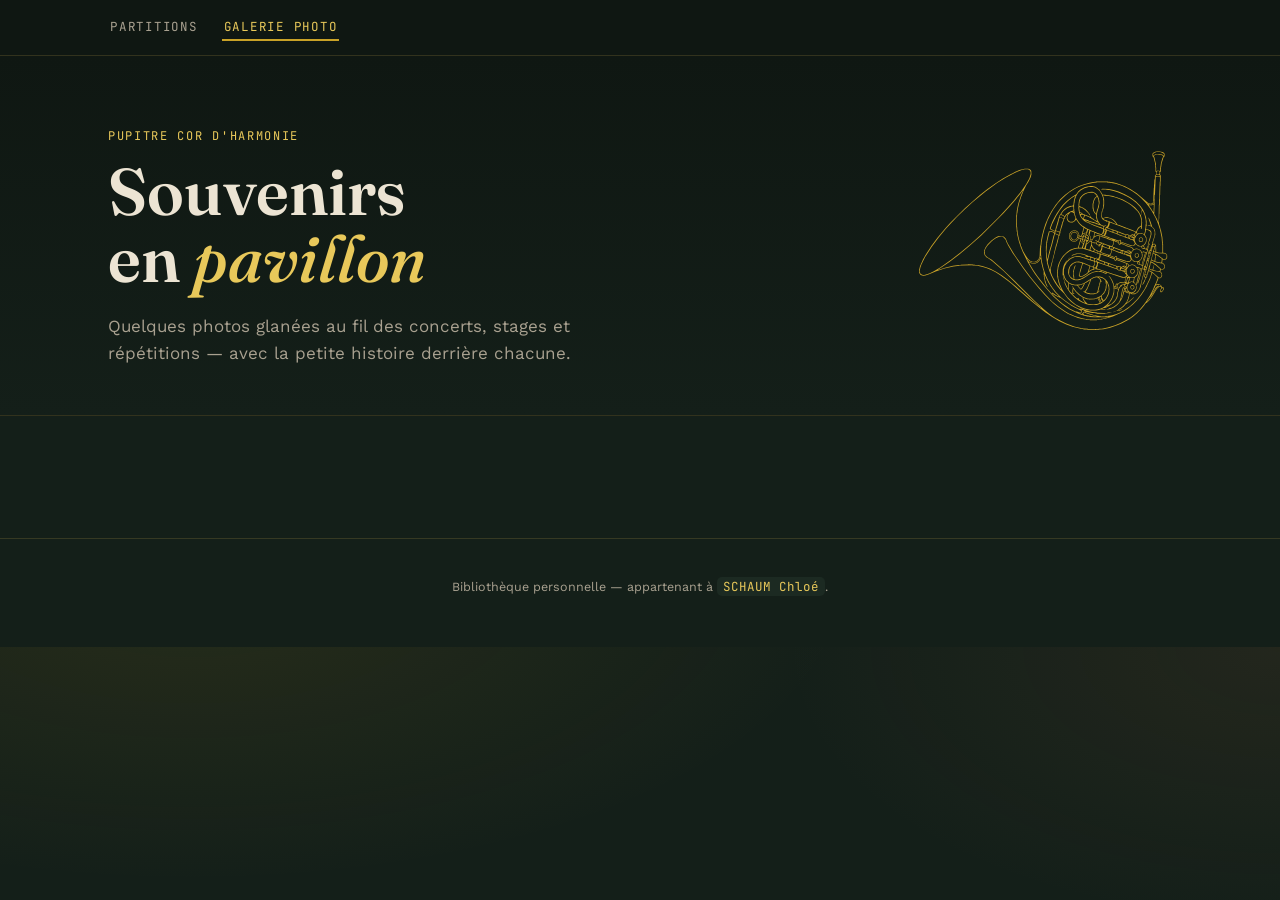
==== commit d2da1810: "Remove filter gallery" ====
--- a/galerie.html
+++ b/galerie.html
@@ -40,17 +40,11 @@
 </header>
 
 <main>
-  <section class="controls" aria-label="Recherche">
-    <div class="search-wrap">
-      <input id="gallery-search" type="search" placeholder="Chercher un titre, une date, une anecdote…" autocomplete="off">
-    </div>
-  </section>
-
   <section class="stats" id="gallery-stats" aria-live="polite"></section>
 
   <section class="gallery" id="gallery-grid"></section>
 
-  <p class="empty-state" id="gallery-empty-state" hidden>Aucune photo ne correspond à ta recherche.</p>
+  <p class="empty-state" id="gallery-empty-state" hidden>Aucune photo pour l'instant.</p>
 </main>
 
 <footer>
@@ -73,4 +67,4 @@
 <script src="data/gallery.js"></script>
 <script src="assets/gallery.js"></script>
 </body>
-</html>
+</html>
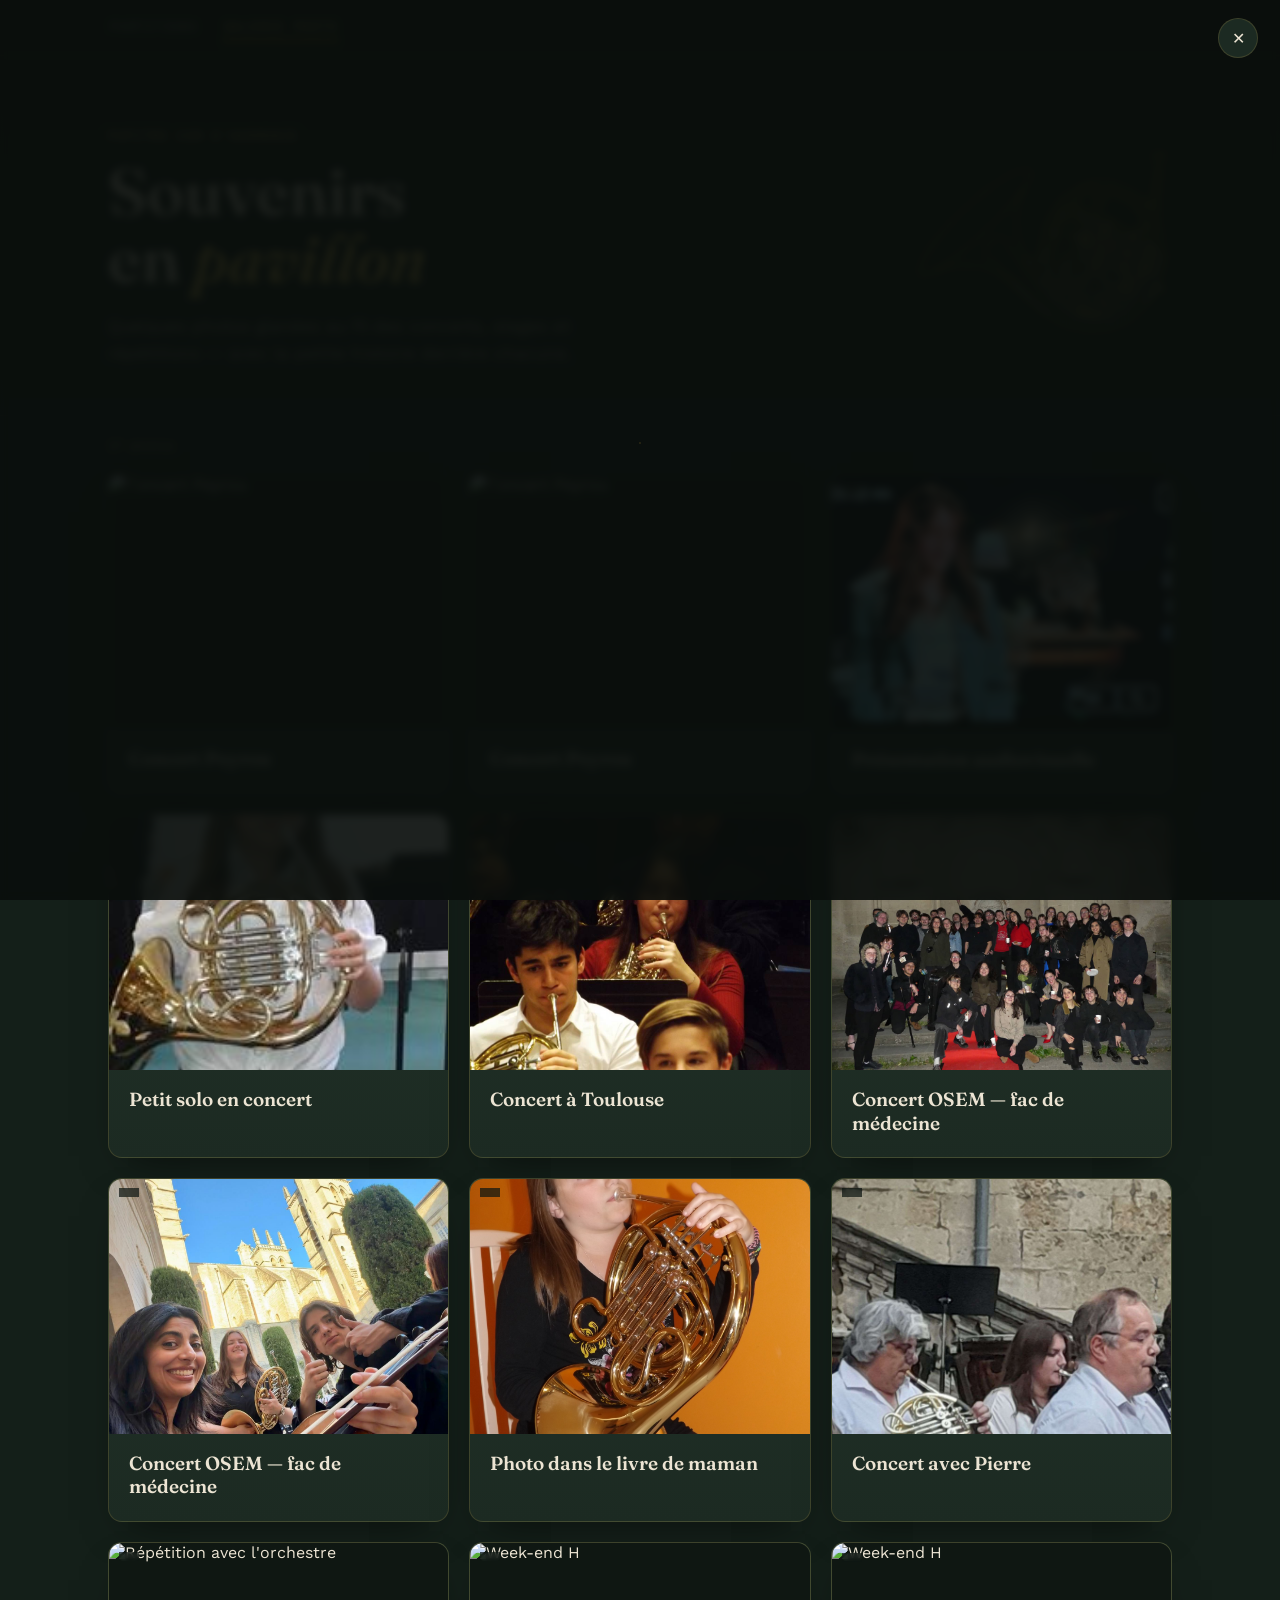
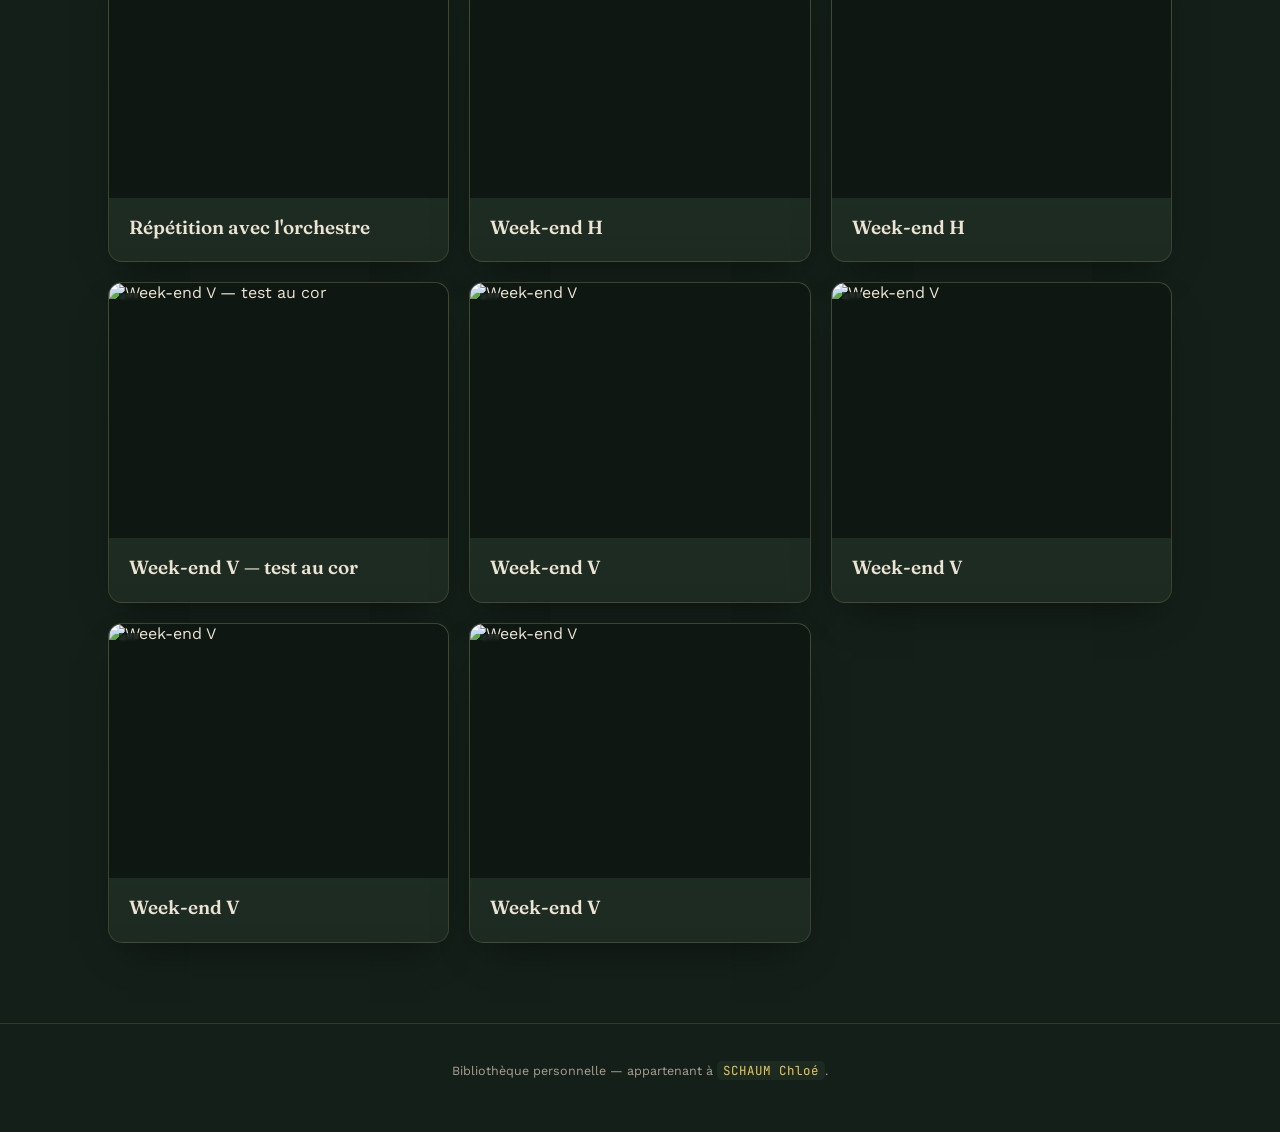
==== commit 1d54d0b2: "Ajout fonctionnalité agrandissement photo" ====
--- a/galerie.html
+++ b/galerie.html
@@ -47,6 +47,14 @@
   <p class="empty-state" id="gallery-empty-state" hidden>Aucune photo pour l'instant.</p>
 </main>
 
+<div class="lightbox" id="lightbox" hidden>
+  <button class="lightbox-close" id="lightbox-close" type="button" aria-label="Fermer">✕</button>
+  <figure class="lightbox-figure">
+    <img id="lightbox-img" src="" alt="">
+    <figcaption id="lightbox-caption"></figcaption>
+  </figure>
+</div>
+
 <footer>
   <p>Bibliothèque personnelle — appartenant à <code>SCHAUM Chloé</code>.</p>
 </footer>
--- a/assets/style.css
+++ b/assets/style.css
@@ -366,6 +366,7 @@
   aspect-ratio: 4 / 3;
   background: var(--bg-deep);
   overflow: hidden;
+  cursor: zoom-in;
 }
 .photo-frame img{
   width: 100%;
@@ -407,4 +408,60 @@
   font-size: 14px;
   line-height: 1.55;
   color: var(--ivory-dim);
-}+}
+
+/* ---------- Lightbox ---------- */
+.lightbox{
+  position: fixed;
+  inset: 0;
+  background: rgba(10,15,12,0.92);
+  backdrop-filter: blur(4px);
+  display: flex;
+  align-items: center;
+  justify-content: center;
+  padding: 40px 24px;
+  z-index: 1000;
+  cursor: zoom-out;
+}
+.lightbox-figure{
+  margin: 0;
+  max-width: min(1100px, 100%);
+  max-height: 100%;
+  display: flex;
+  flex-direction: column;
+  align-items: center;
+  gap: 14px;
+  cursor: default;
+}
+.lightbox-figure img{
+  max-width: 100%;
+  max-height: 78vh;
+  width: auto;
+  height: auto;
+  border-radius: 8px;
+  border: 1px solid var(--line);
+  box-shadow: var(--shadow);
+  object-fit: contain;
+}
+.lightbox-figure figcaption{
+  font-family: "JetBrains Mono", monospace;
+  font-size: 12.5px;
+  letter-spacing: 0.03em;
+  color: var(--ivory-dim);
+  text-align: center;
+}
+.lightbox-close{
+  position: fixed;
+  top: 18px;
+  right: 22px;
+  width: 40px;
+  height: 40px;
+  border-radius: 50%;
+  border: 1px solid var(--line);
+  background: var(--panel);
+  color: var(--ivory);
+  font-size: 16px;
+  cursor: pointer;
+  transition: border-color .18s ease, color .18s ease;
+}
+.lightbox-close:hover{ border-color: var(--gold); color: var(--gold-bright); }
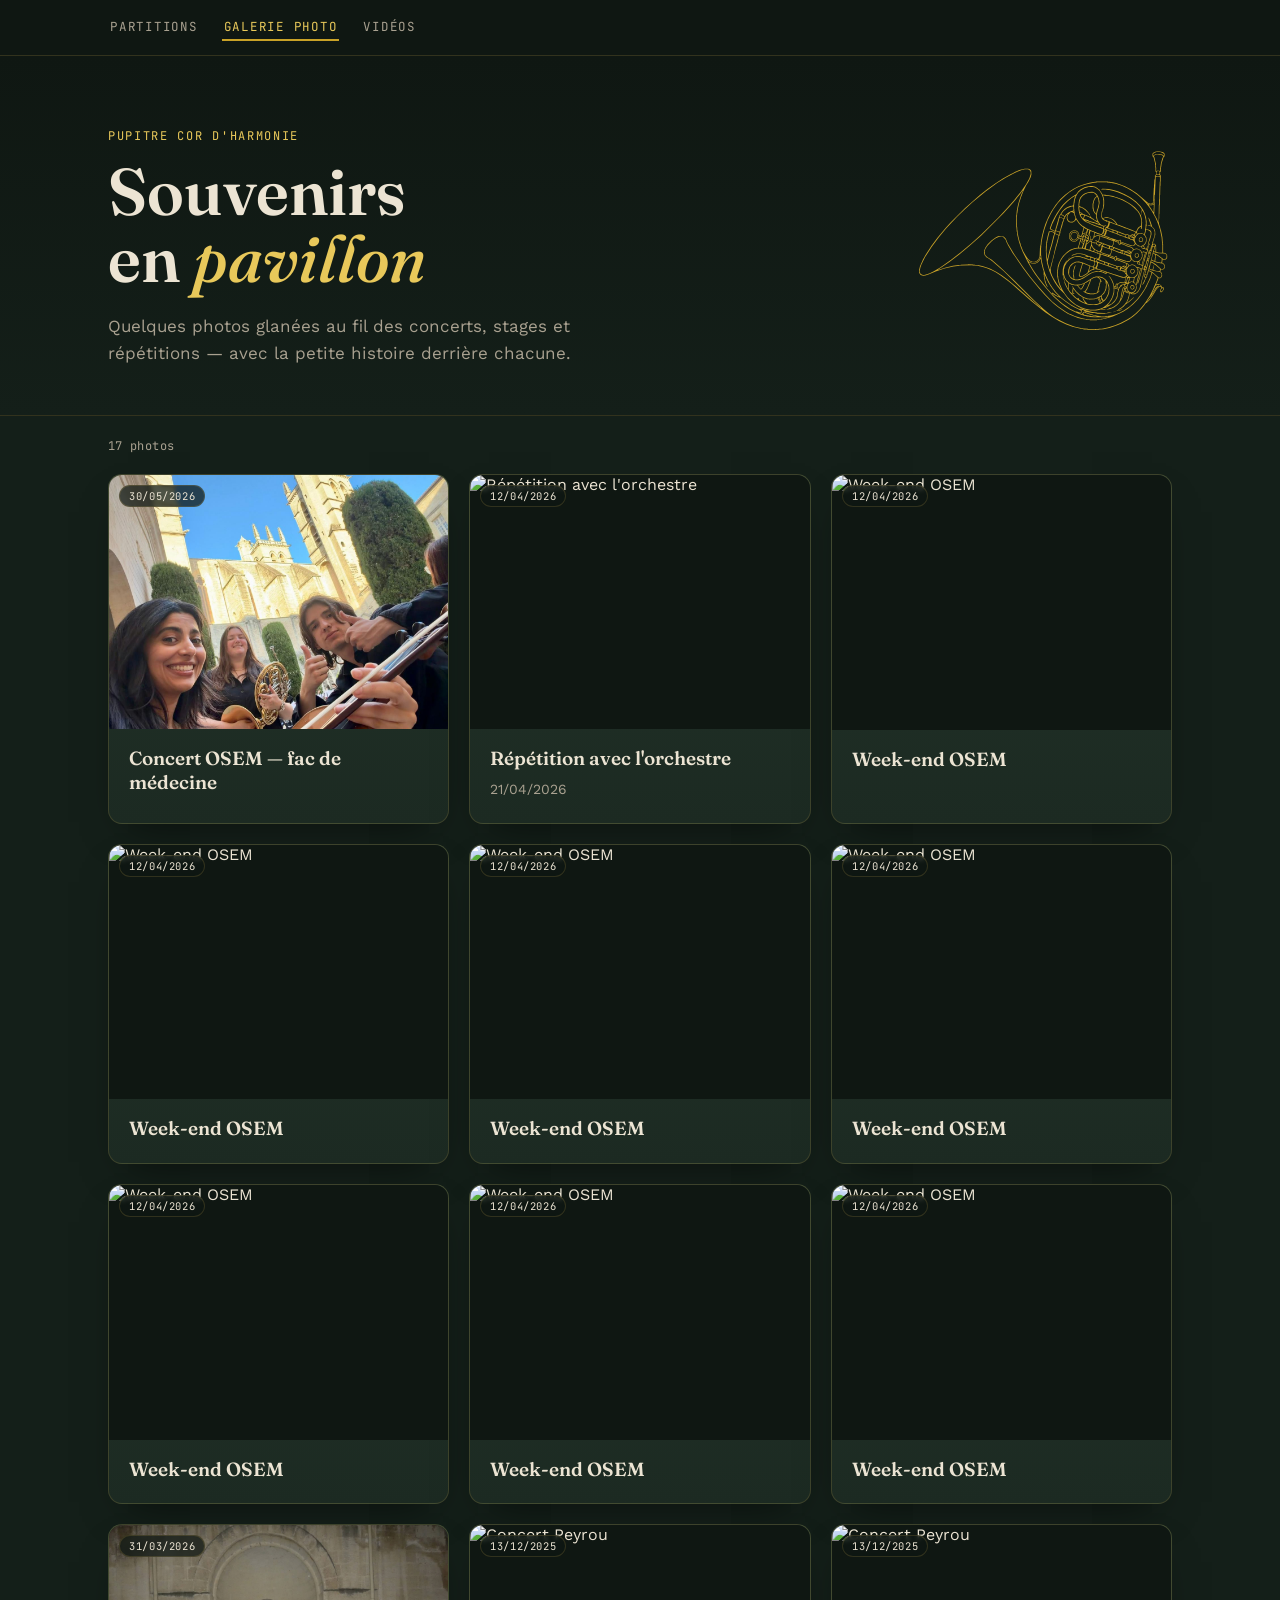
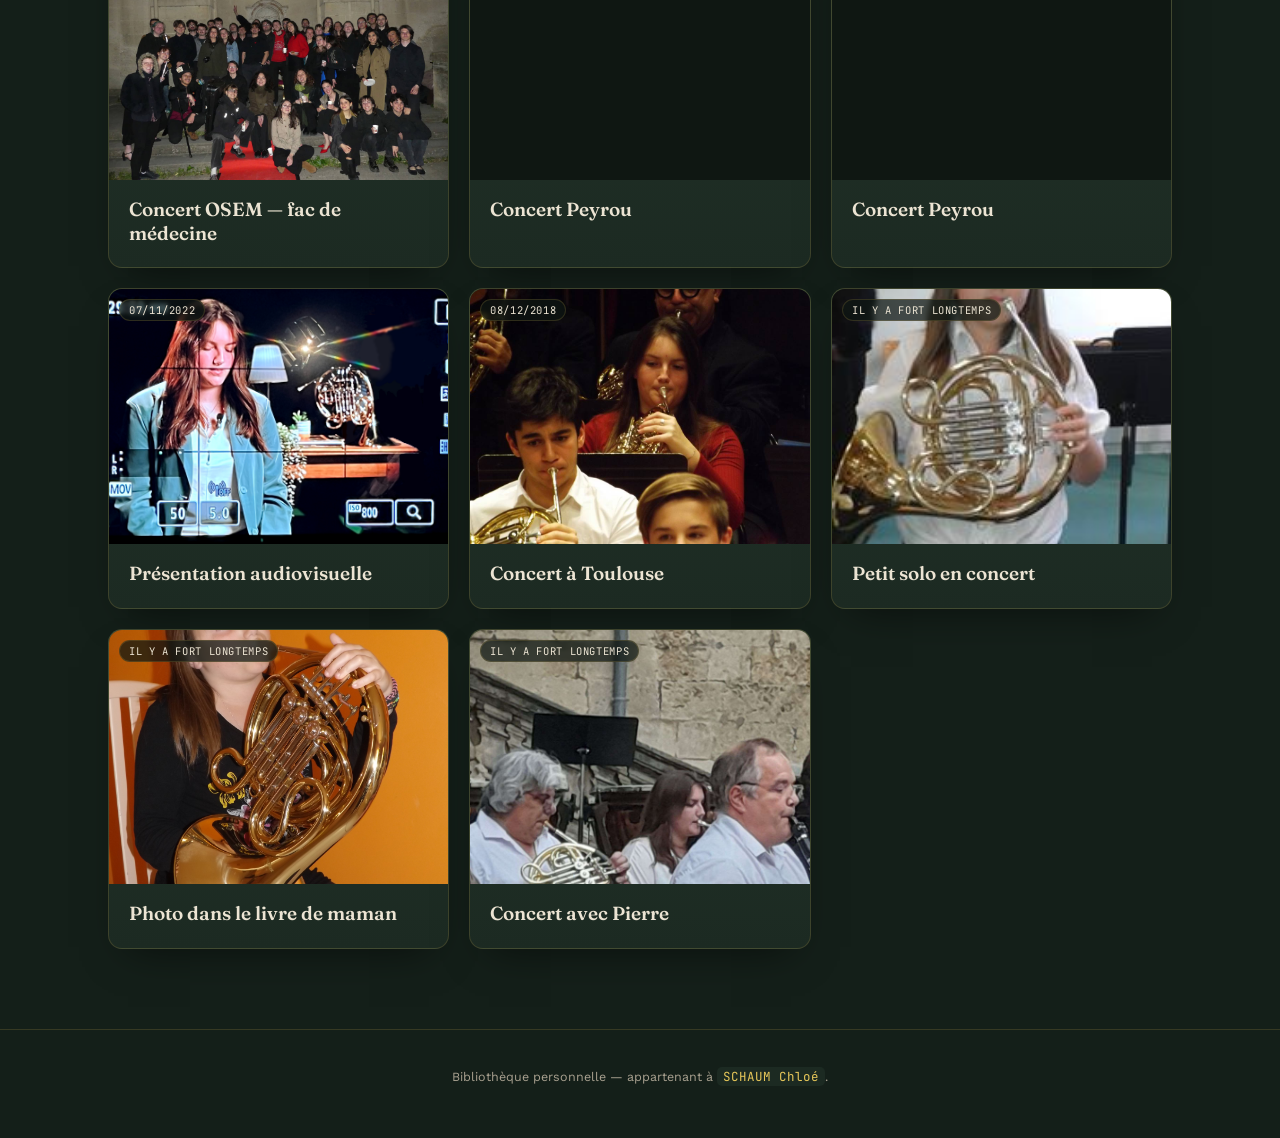
==== commit 10685d26: "Ajout page Vidéo" ====
--- a/galerie.html
+++ b/galerie.html
@@ -16,6 +16,7 @@
   <div class="site-nav-inner">
     <a href="index.html" class="site-nav-link">Partitions</a>
     <a href="galerie.html" class="site-nav-link active">Galerie photo</a>
+    <a href="videos.html" class="site-nav-link">Vidéos</a>
   </div>
 </nav>
 
--- a/assets/style.css
+++ b/assets/style.css
@@ -410,19 +410,53 @@
   color: var(--ivory-dim);
 }
 
+/* ---------- Galerie vidéo ---------- */
+.video-grid{
+  max-width: 1120px;
+  margin: 0 auto;
+  padding: 20px 28px 80px;
+  display: grid;
+  grid-template-columns: repeat(auto-fill, minmax(320px, 1fr));
+  gap: 20px;
+}
+.video-card{
+  background: linear-gradient(180deg, var(--panel-alt), var(--panel));
+  border: 1px solid var(--line);
+  border-radius: var(--radius);
+  overflow: hidden;
+  display: flex;
+  flex-direction: column;
+  box-shadow: var(--shadow);
+  transition: transform .18s ease, border-color .18s ease;
+}
+.video-card:hover{ transform: translateY(-3px); border-color: var(--gold); }
+.video-frame{
+  position: relative;
+  aspect-ratio: 16 / 9;
+  background: var(--bg-deep);
+  overflow: hidden;
+}
+.video-frame iframe{
+  width: 100%;
+  height: 100%;
+  border: 0;
+  display: block;
+}
+
 /* ---------- Lightbox ---------- */
 .lightbox{
   position: fixed;
   inset: 0;
   background: rgba(10,15,12,0.92);
   backdrop-filter: blur(4px);
-  display: flex;
   align-items: center;
   justify-content: center;
   padding: 40px 24px;
   z-index: 1000;
   cursor: zoom-out;
 }
+.lightbox[hidden]{ display: none; }
+.lightbox:not([hidden]){ display: flex; }
 .lightbox-figure{
   margin: 0;
   max-width: min(1100px, 100%);
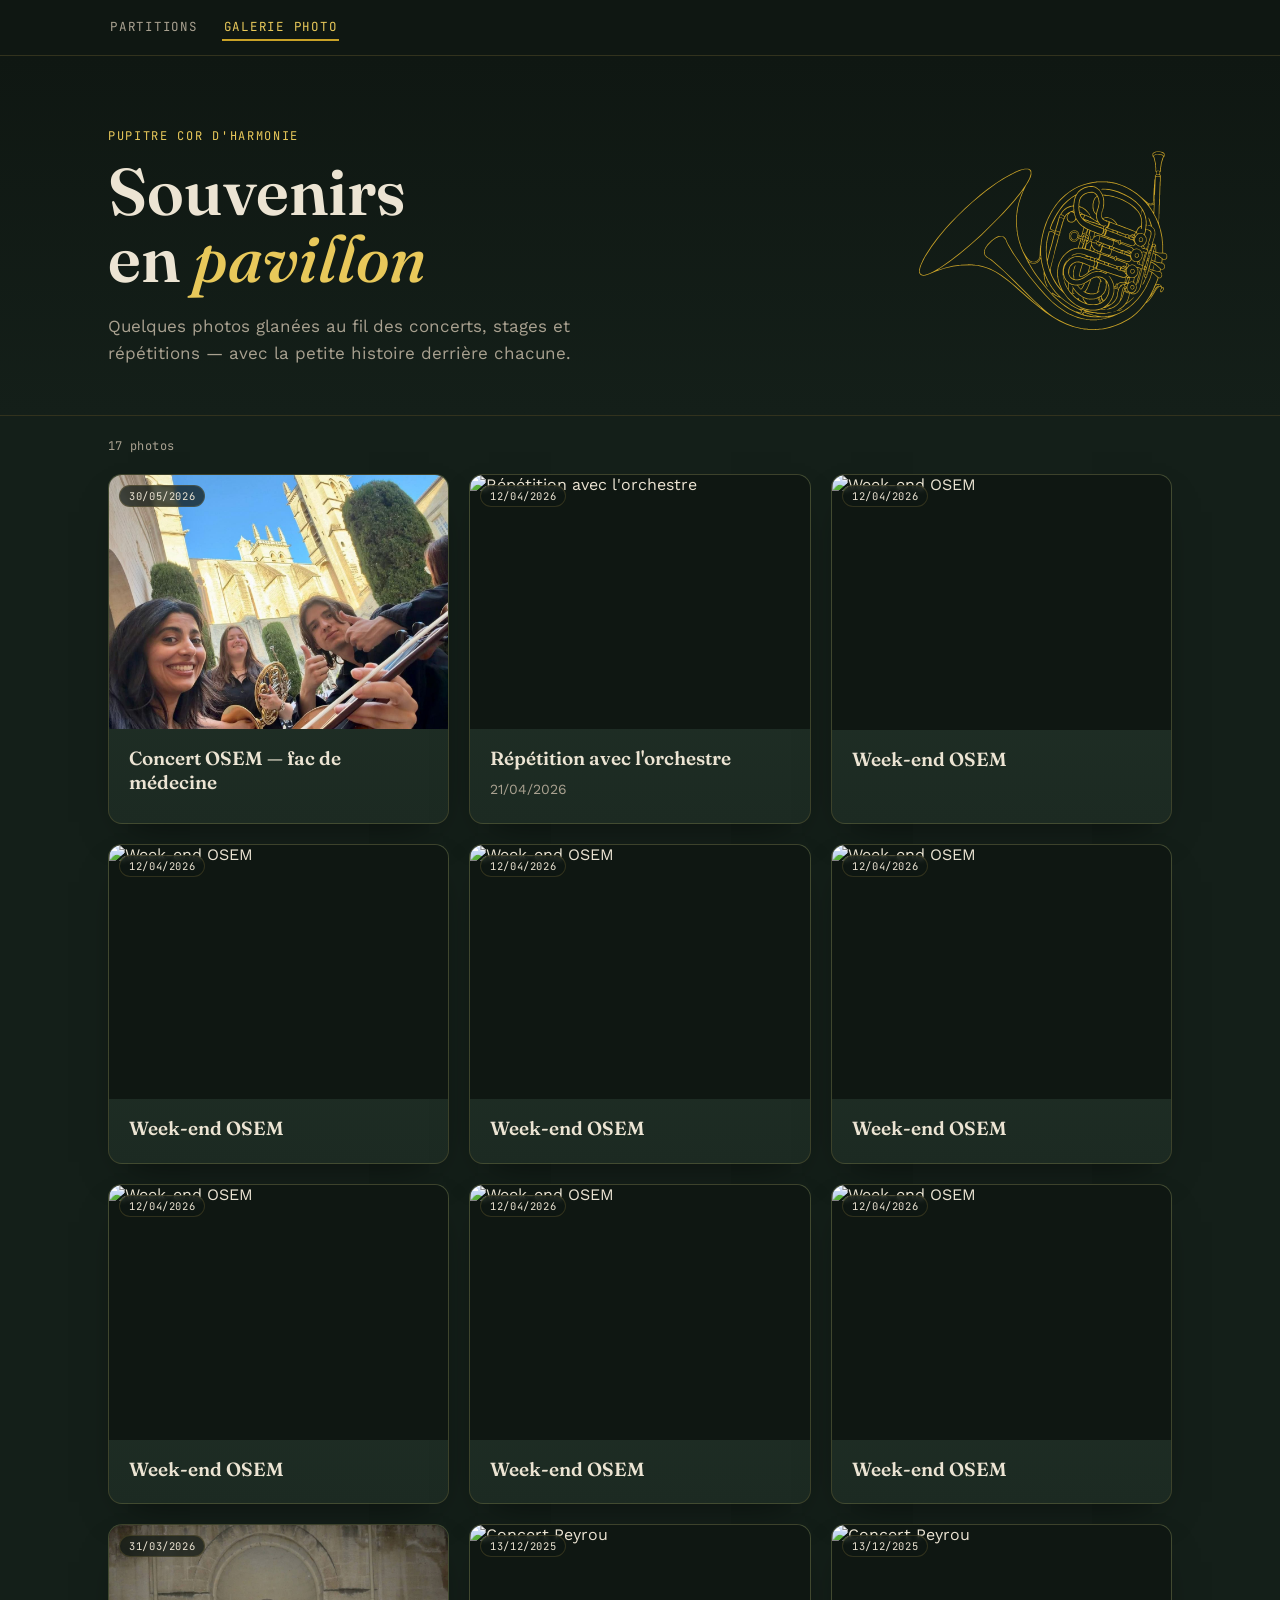
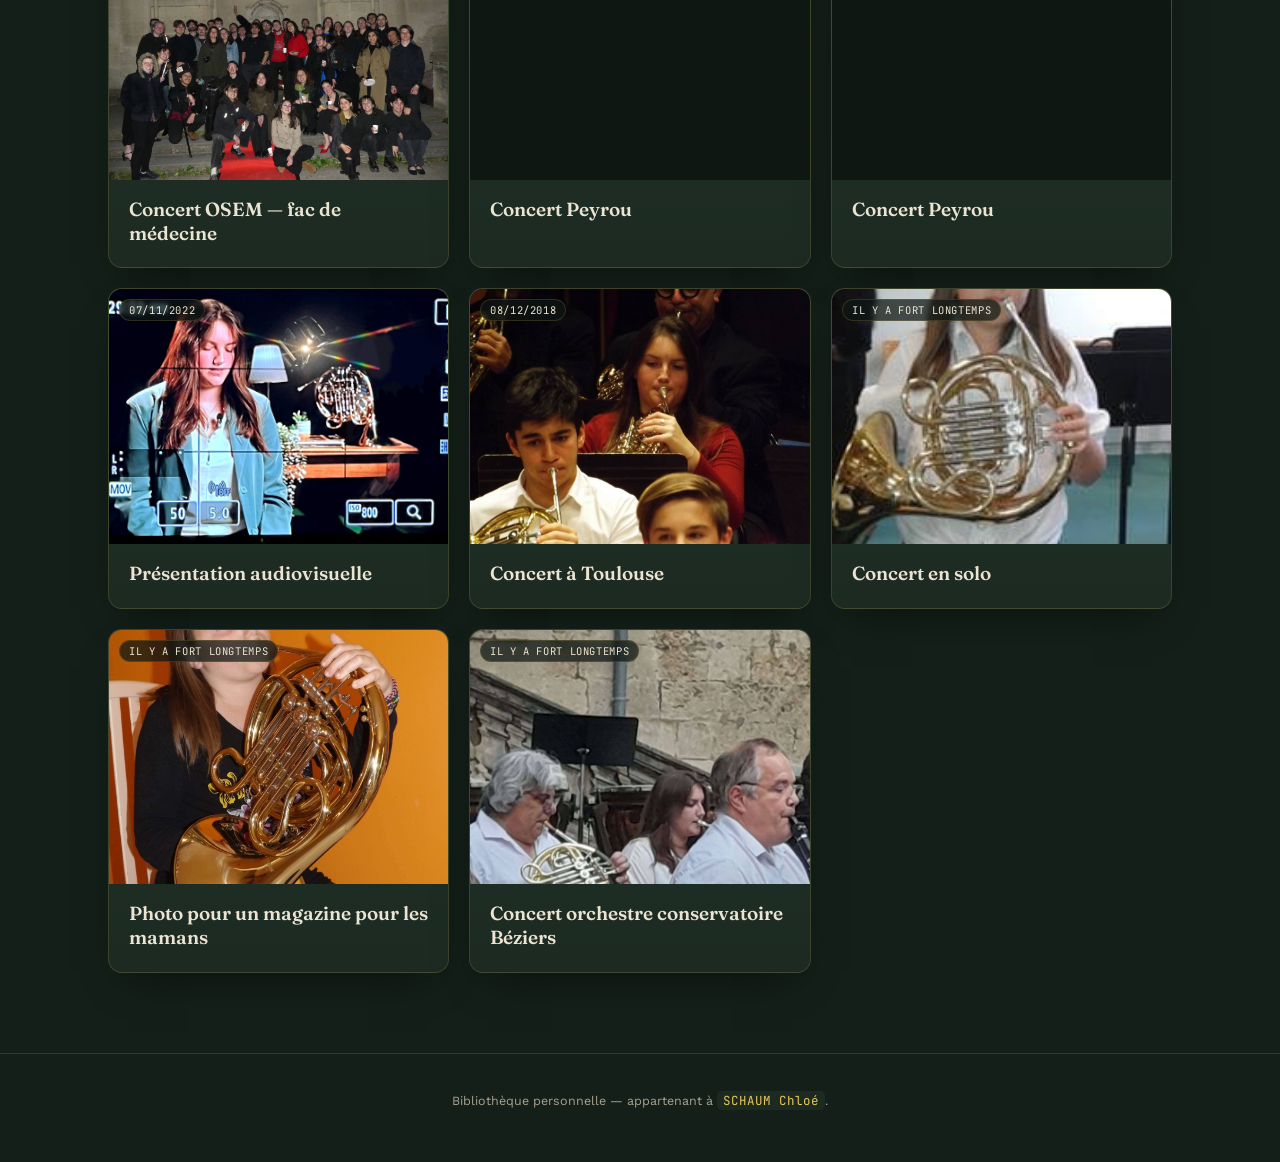
==== commit 13fb150d: "Test secret" ====
--- a/galerie.html
+++ b/galerie.html
@@ -16,7 +16,6 @@
   <div class="site-nav-inner">
     <a href="index.html" class="site-nav-link">Partitions</a>
     <a href="galerie.html" class="site-nav-link active">Galerie photo</a>
-    <a href="videos.html" class="site-nav-link">Vidéos</a>
   </div>
 </nav>
 
@@ -31,12 +30,14 @@
       <h1>Souvenirs<br>en <span>pavillon</span></h1>
       <p class="lede">Quelques photos glanées au fil des concerts, stages et répétitions — avec la petite histoire derrière chacune.</p>
     </div>
+    <a href="secret.html" class="horn-secret-link" aria-label="Cor d'harmonie">
     <svg class="horn-signature" viewBox="0 0 1402 1122" aria-hidden="true">
       <title>Cor d'harmonie — outline avec ouvertures</title>
   <g fill="var(--gold)" fill-rule="evenodd">
     <path d="M 1185 761 L 1179 766 L 1177 771 L 1177 776 L 1183 784 L 1190 785 L 1197 781 L 1199 777 L 1199 769 L 1195 763 L 1191 761 Z M 1186 764 L 1192 765 L 1196 770 L 1196 776 L 1191 782 L 1184 781 L 1180 775 L 1180 771 L 1182 767 Z M 1187 674 L 1182 676 L 1179 679 L 1177 689 L 1179 694 L 1183 698 L 1192 699 L 1197 696 L 1200 692 L 1201 684 L 1199 679 L 1196 676 L 1191 674 Z M 1186 677 L 1192 677 L 1196 680 L 1198 684 L 1197 691 L 1191 696 L 1186 696 L 1183 694 L 1180 688 L 1181 682 Z M 1208 589 L 1202 595 L 1201 604 L 1203 609 L 1207 612 L 1215 613 L 1222 608 L 1224 604 L 1224 597 L 1219 590 L 1217 589 Z M 1210 591 L 1214 591 L 1218 593 L 1221 597 L 1221 604 L 1215 610 L 1208 609 L 1204 604 L 1204 597 Z M 1231 504 L 1226 507 L 1224 510 L 1223 520 L 1224 523 L 1229 528 L 1235 529 L 1239 528 L 1244 524 L 1246 519 L 1246 513 L 1240 505 Z M 1231 507 L 1238 507 L 1243 513 L 1243 519 L 1241 523 L 1237 526 L 1230 525 L 1226 520 L 1226 512 Z M 1362 53 L 1358 48 L 1351 44 L 1334 40 L 1322 40 L 1312 42 L 1303 46 L 1297 52 L 1297 66 L 1303 73 L 1310 101 L 1311 113 L 1312 114 L 1312 127 L 1313 128 L 1313 149 L 1316 151 L 1316 163 L 1315 164 L 1316 165 L 1310 170 L 1310 185 L 1307 195 L 1306 218 L 1305 219 L 1305 235 L 1304 236 L 1300 313 L 1299 316 L 1294 321 L 1284 322 L 1272 317 L 1212 266 L 1179 244 L 1148 228 L 1123 218 L 1100 211 L 1083 207 L 1078 207 L 1065 204 L 1058 204 L 1057 203 L 1047 203 L 1046 202 L 992 203 L 991 204 L 978 205 L 957 209 L 924 218 L 898 228 L 872 241 L 853 253 L 824 275 L 798 300 L 774 329 L 751 364 L 734 396 L 719 432 L 710 460 L 701 495 L 695 527 L 694 541 L 691 553 L 691 560 L 690 561 L 688 608 L 682 621 L 672 631 L 666 634 L 657 636 L 656 635 L 649 635 L 637 630 L 625 619 L 614 603 L 599 577 L 586 543 L 586 540 L 580 524 L 574 500 L 570 479 L 569 466 L 568 465 L 567 447 L 566 446 L 566 431 L 565 430 L 565 399 L 566 398 L 567 375 L 568 374 L 571 350 L 578 319 L 588 287 L 601 254 L 616 223 L 628 204 L 640 179 L 644 164 L 643 146 L 640 141 L 632 135 L 626 133 L 608 133 L 579 141 L 557 150 L 538 160 L 536 160 L 490 186 L 453 210 L 407 243 L 366 275 L 285 346 L 209 422 L 181 453 L 137 506 L 105 549 L 76 593 L 59 623 L 43 659 L 38 680 L 39 695 L 42 701 L 47 706 L 51 708 L 60 710 L 72 709 L 92 703 L 131 686 L 175 672 L 223 661 L 255 657 L 256 656 L 265 656 L 266 655 L 326 654 L 327 655 L 338 655 L 339 656 L 353 657 L 382 663 L 404 670 L 430 681 L 451 692 L 478 709 L 511 733 L 537 754 L 644 848 L 689 885 L 718 907 L 750 929 L 792 954 L 832 973 L 865 985 L 910 997 L 915 997 L 928 1000 L 935 1000 L 936 1001 L 945 1001 L 946 1002 L 991 1003 L 992 1002 L 1009 1002 L 1010 1001 L 1033 999 L 1069 991 L 1107 978 L 1130 968 L 1170 946 L 1193 930 L 1212 914 L 1236 890 L 1252 871 L 1258 862 L 1269 854 L 1280 843 L 1296 821 L 1319 784 L 1328 774 L 1337 770 L 1342 771 L 1346 777 L 1341 783 L 1338 789 L 1338 796 L 1341 799 L 1345 799 L 1349 797 L 1358 785 L 1359 779 L 1357 774 L 1355 773 L 1351 774 L 1346 769 L 1345 765 L 1341 760 L 1331 756 L 1323 756 L 1318 758 L 1316 757 L 1327 731 L 1328 725 L 1330 723 L 1331 724 L 1338 724 L 1342 722 L 1346 718 L 1349 712 L 1348 699 L 1346 695 L 1339 689 L 1341 678 L 1342 677 L 1352 678 L 1356 676 L 1361 671 L 1363 666 L 1363 654 L 1360 648 L 1356 644 L 1349 640 L 1351 623 L 1353 622 L 1356 624 L 1366 624 L 1372 620 L 1376 612 L 1376 601 L 1372 593 L 1365 588 L 1355 587 L 1354 586 L 1354 540 L 1353 539 L 1353 528 L 1352 527 L 1350 502 L 1343 467 L 1341 463 L 1336 442 L 1332 432 L 1332 403 L 1333 402 L 1333 379 L 1334 378 L 1335 331 L 1336 330 L 1337 276 L 1338 275 L 1339 226 L 1340 225 L 1340 203 L 1341 202 L 1341 180 L 1342 179 L 1342 170 L 1338 166 L 1338 152 L 1342 147 L 1342 133 L 1343 132 L 1343 124 L 1344 123 L 1346 106 L 1356 73 L 1362 66 Z M 921 919 L 922 918 L 923 919 L 922 920 Z M 918 918 L 919 917 L 922 918 L 921 919 Z M 904 913 L 905 912 L 906 913 L 905 914 Z M 923 914 L 928 907 L 935 911 L 959 920 L 1000 930 L 999 931 L 990 931 L 989 930 L 978 930 L 977 929 L 968 929 L 967 928 L 955 927 L 950 925 L 932 922 L 927 919 Z M 909 894 L 913 893 L 915 895 L 912 896 Z M 694 883 L 695 882 L 696 883 L 695 884 Z M 693 882 L 694 881 L 695 882 L 694 883 Z M 692 881 L 693 880 L 694 881 L 693 882 Z M 689 879 L 691 878 L 693 880 L 691 881 Z M 688 878 L 689 877 L 690 878 L 689 879 Z M 1045 877 L 1046 876 L 1047 877 L 1046 878 Z M 687 877 L 688 876 L 689 877 L 688 878 Z M 686 876 L 687 875 L 688 876 L 687 877 Z M 1059 872 L 1057 874 L 1049 877 L 1046 876 L 1051 872 L 1056 872 L 1057 871 Z M 1157 856 L 1158 855 L 1159 856 L 1158 857 Z M 1267 849 L 1268 848 L 1269 849 L 1268 850 Z M 1126 836 L 1127 835 L 1128 836 L 1127 837 Z M 893 835 L 894 834 L 896 835 L 895 836 Z M 1007 829 L 1009 830 L 1011 840 L 1019 854 L 1017 856 L 1015 855 L 1004 831 Z M 923 830 L 924 829 L 944 837 L 954 838 L 955 839 L 984 838 L 1001 832 L 1013 857 L 998 863 L 984 864 L 983 865 L 961 864 L 946 861 L 931 846 L 926 838 Z M 1019 822 L 1021 827 L 1020 835 L 1023 841 L 1029 847 L 1023 853 L 1020 851 L 1011 830 L 1011 828 Z M 1293 805 L 1294 804 L 1295 805 L 1294 806 Z M 1294 803 L 1295 802 L 1296 804 L 1295 805 Z M 1155 797 L 1157 796 L 1163 799 L 1171 800 L 1172 802 L 1171 803 L 1159 800 Z M 1152 795 L 1154 794 L 1156 796 L 1154 797 Z M 1146 785 L 1148 786 L 1148 788 L 1153 794 L 1152 795 L 1145 791 L 1145 786 Z M 804 784 L 805 783 L 806 784 L 805 785 Z M 1146 783 L 1147 782 L 1148 783 L 1147 784 Z M 871 781 L 880 794 L 900 814 L 920 827 L 921 836 L 929 850 L 934 855 L 933 856 L 924 853 L 904 842 L 900 838 L 898 831 L 890 833 L 879 824 L 864 809 L 865 807 L 870 809 L 876 808 L 876 806 L 872 806 L 869 802 L 869 787 Z M 1153 780 L 1157 779 L 1159 781 L 1160 786 L 1163 792 L 1166 795 L 1165 797 L 1157 793 L 1152 788 L 1151 782 Z M 1112 786 L 1107 804 L 1106 816 L 1103 827 L 1097 839 L 1092 846 L 1076 861 L 1068 866 L 1057 868 L 1056 867 L 1061 862 L 1075 843 L 1084 824 L 1090 804 L 1091 780 L 1093 778 L 1098 781 L 1103 780 Z M 1144 777 L 1145 779 L 1143 783 L 1142 792 L 1139 800 L 1137 811 L 1132 827 L 1128 835 L 1127 832 L 1131 819 L 1134 798 L 1138 782 L 1141 777 Z M 1354 776 L 1355 777 L 1355 783 L 1353 787 L 1347 794 L 1343 796 L 1341 794 L 1341 790 L 1344 784 L 1350 778 Z M 1320 775 L 1321 777 L 1315 784 L 1287 828 L 1278 840 L 1269 849 L 1268 847 L 1271 844 L 1278 832 L 1288 821 L 1313 783 Z M 1320 775 L 1321 774 L 1322 775 L 1321 776 Z M 1321 774 L 1322 773 L 1323 774 L 1322 775 Z M 1326 770 L 1327 771 L 1323 774 L 1322 773 Z M 1326 770 L 1327 769 L 1328 770 L 1327 771 Z M 1091 770 L 1092 769 L 1097 769 L 1100 775 L 1098 777 L 1096 775 L 1092 775 Z M 1327 769 L 1328 768 L 1330 769 L 1329 770 Z M 1342 766 L 1341 767 L 1334 767 L 1330 769 L 1329 768 L 1333 765 L 1328 765 L 1321 769 L 1314 776 L 1296 803 L 1295 802 L 1311 770 L 1311 768 L 1315 762 L 1318 762 L 1322 760 L 1334 760 L 1337 761 Z M 1162 754 L 1163 756 L 1160 761 L 1158 769 L 1156 770 L 1151 768 L 1148 764 L 1149 760 L 1157 754 Z M 925 754 L 926 756 L 924 761 L 922 763 L 922 765 L 916 776 L 911 782 L 898 768 L 896 763 L 897 762 L 904 762 L 907 760 L 917 758 Z M 1101 773 L 1100 764 L 1101 760 L 1104 756 L 1107 757 L 1104 763 L 1104 770 L 1108 775 L 1112 776 L 1113 775 L 1107 769 L 1107 764 L 1109 759 L 1117 752 L 1121 750 L 1152 751 L 1153 752 L 1145 757 L 1135 758 L 1122 762 L 1125 765 L 1117 772 L 1115 775 L 1114 780 L 1112 782 L 1106 779 Z M 1050 746 L 1054 752 L 1060 771 L 1061 787 L 1060 788 L 1059 800 L 1057 808 L 1049 825 L 1043 834 L 1033 844 L 1025 830 L 1023 819 L 1036 806 L 1046 787 L 1049 774 L 1049 764 L 1050 763 L 1049 760 L 1050 755 L 1049 747 Z M 1188 745 L 1198 750 L 1204 757 L 1208 766 L 1208 779 L 1204 788 L 1197 796 L 1190 800 L 1185 800 L 1184 801 L 1174 798 L 1167 792 L 1162 783 L 1161 768 L 1165 758 L 1172 750 L 1182 745 Z M 1169 723 L 1171 725 L 1171 728 L 1167 739 L 1166 746 L 1162 749 L 1159 749 L 1157 747 L 1163 726 L 1166 723 Z M 1175 721 L 1182 723 L 1194 723 L 1195 722 L 1197 723 L 1193 743 L 1181 742 L 1171 747 L 1169 746 L 1174 729 L 1174 722 Z M 1043 736 L 1045 754 L 1046 755 L 1046 763 L 1045 764 L 1044 779 L 1038 795 L 1030 807 L 1020 817 L 1011 823 L 988 833 L 977 834 L 976 835 L 957 835 L 956 834 L 945 833 L 924 825 L 904 812 L 885 794 L 877 784 L 869 772 L 867 767 L 864 770 L 868 776 L 865 789 L 865 807 L 864 808 L 854 798 L 844 784 L 845 779 L 845 757 L 844 753 L 846 751 L 860 759 L 865 759 L 875 762 L 891 763 L 900 776 L 911 786 L 918 779 L 922 773 L 931 755 L 931 753 L 934 750 L 939 748 L 959 735 L 960 737 L 955 751 L 952 756 L 948 768 L 946 770 L 946 772 L 939 785 L 931 796 L 927 794 L 923 796 L 936 804 L 951 809 L 956 809 L 957 810 L 981 810 L 998 805 L 1005 800 L 1013 791 L 1013 790 L 1006 796 L 1004 795 L 1011 769 L 1011 765 L 1015 753 L 1015 749 L 1017 745 L 1017 741 L 1018 740 L 1021 746 L 1022 742 L 1018 731 L 1007 720 L 1011 719 L 1028 724 L 1036 729 Z M 1012 729 L 1016 736 L 1014 739 L 1013 746 L 1011 750 L 1009 762 L 1007 766 L 1000 796 L 997 801 L 993 803 L 977 806 L 960 806 L 959 805 L 949 804 L 935 798 L 945 783 L 960 749 L 965 732 L 967 730 L 982 722 L 994 719 L 997 719 L 1004 722 Z M 1158 717 L 1160 720 L 1160 724 L 1155 744 L 1153 745 L 1150 742 L 1150 739 L 1155 723 L 1155 718 Z M 1159 712 L 1162 710 L 1168 717 L 1167 718 L 1160 717 L 1158 715 Z M 1256 707 L 1262 707 L 1266 710 L 1266 713 L 1262 718 L 1259 718 L 1254 714 L 1253 710 Z M 816 707 L 818 710 L 818 713 L 822 724 L 826 731 L 835 743 L 842 749 L 841 752 L 842 776 L 841 777 L 838 775 L 824 744 L 815 710 Z M 1149 692 L 1150 691 L 1154 692 L 1156 698 L 1155 699 Z M 1021 684 L 1022 683 L 1042 690 L 1045 693 L 1045 696 L 1044 697 L 1033 691 L 1022 688 Z M 140 678 L 141 677 L 143 678 L 142 679 Z M 1155 676 L 1156 678 L 1154 687 L 1153 688 L 1147 687 L 1146 686 L 1147 685 L 1150 685 L 1152 683 L 1153 677 Z M 1277 675 L 1278 674 L 1287 679 L 1306 685 L 1337 691 L 1343 696 L 1346 702 L 1345 714 L 1341 719 L 1337 721 L 1330 720 L 1296 691 L 1284 684 L 1277 682 L 1276 681 Z M 1252 672 L 1253 671 L 1254 673 L 1253 674 Z M 1127 673 L 1129 671 L 1145 676 L 1149 679 L 1149 681 L 1148 682 L 1129 681 L 1126 679 Z M 1231 672 L 1232 674 L 1228 684 L 1220 715 L 1217 722 L 1209 755 L 1207 756 L 1197 745 L 1200 721 L 1207 716 L 1215 706 L 1220 691 L 1220 677 L 1222 672 L 1224 670 Z M 982 672 L 985 670 L 994 674 L 993 675 L 983 675 Z M 1216 667 L 1219 667 L 1222 669 L 1222 671 L 1219 675 L 1215 669 Z M 1260 665 L 1264 668 L 1261 676 L 1257 674 L 1258 668 Z M 1255 663 L 1256 667 L 1254 672 L 1253 667 Z M 1130 667 L 1139 662 L 1145 668 L 1150 668 L 1154 665 L 1158 668 L 1150 673 L 1147 673 L 1143 671 L 1133 669 Z M 1107 662 L 1108 664 L 1106 670 L 1104 672 L 1102 670 L 1103 665 L 1105 662 Z M 1118 661 L 1121 662 L 1124 665 L 1121 672 L 1121 678 L 1119 680 L 1113 678 L 1108 674 L 1108 669 L 1112 663 Z M 1143 661 L 1146 660 L 1151 662 L 1146 665 Z M 979 669 L 977 675 L 972 676 L 958 683 L 954 687 L 953 686 L 960 663 L 962 660 L 972 664 Z M 997 655 L 998 654 L 999 655 L 998 656 Z M 1186 653 L 1194 654 L 1204 659 L 1214 672 L 1217 682 L 1217 691 L 1213 703 L 1203 715 L 1192 720 L 1181 720 L 1168 713 L 1161 704 L 1157 690 L 1159 675 L 1164 666 L 1172 658 L 1178 655 Z M 998 650 L 999 649 L 1000 651 L 999 652 Z M 1161 647 L 1165 651 L 1168 657 L 1160 665 L 1156 662 L 1156 660 L 1158 656 L 1159 648 Z M 1061 648 L 1063 647 L 1100 660 L 1102 662 L 1098 670 L 1060 656 L 1059 654 L 1061 651 Z M 956 658 L 957 662 L 947 693 L 941 699 L 928 707 L 916 713 L 907 714 L 904 709 L 904 704 L 921 646 L 923 645 Z M 1003 643 L 1007 642 L 1054 658 L 1057 660 L 1077 666 L 1080 668 L 1105 676 L 1109 680 L 1115 683 L 1123 682 L 1142 689 L 1146 692 L 1149 698 L 1157 707 L 1157 709 L 1152 715 L 1144 718 L 1139 718 L 1124 714 L 1096 704 L 1093 704 L 1090 702 L 998 671 L 995 669 L 997 667 L 1002 655 Z M 827 643 L 828 642 L 829 643 L 828 644 Z M 828 641 L 829 640 L 830 642 L 829 643 Z M 1289 639 L 1302 645 L 1305 648 L 1313 652 L 1338 674 L 1336 685 L 1334 687 L 1319 685 L 1300 679 L 1303 668 L 1303 661 L 1305 652 L 1302 657 L 1298 675 L 1296 678 L 1286 675 L 1280 671 L 1285 654 L 1287 641 Z M 1039 640 L 1041 639 L 1057 646 L 1056 652 L 1054 654 L 1052 654 L 1043 650 L 1040 650 L 1038 648 Z M 829 640 L 830 639 L 831 640 L 830 641 Z M 847 702 L 848 679 L 853 662 L 869 646 L 880 640 L 888 638 L 905 639 L 915 642 L 917 644 L 916 651 L 906 683 L 903 698 L 900 705 L 900 710 L 903 713 L 903 716 L 910 718 L 917 716 L 931 709 L 944 701 L 955 690 L 963 684 L 973 679 L 978 680 L 981 677 L 995 676 L 996 677 L 1004 677 L 1019 683 L 1017 687 L 1015 686 L 992 686 L 987 688 L 975 690 L 955 700 L 933 715 L 910 727 L 893 731 L 881 731 L 877 730 L 874 725 L 875 719 L 872 704 L 872 692 L 873 691 L 874 680 L 883 653 L 878 658 L 875 664 L 869 688 L 869 710 L 872 725 L 871 728 L 866 726 L 856 718 L 852 713 Z M 830 638 L 831 637 L 832 639 L 831 640 Z M 1220 636 L 1226 640 L 1227 642 L 1226 647 L 1223 647 L 1217 644 L 1217 641 Z M 988 636 L 991 638 L 997 638 L 998 643 L 995 655 L 990 665 L 987 668 L 978 664 L 982 659 L 986 649 L 987 637 Z M 831 637 L 832 636 L 833 637 L 832 638 Z M 832 635 L 833 634 L 834 636 L 833 637 Z M 833 634 L 834 633 L 835 634 L 834 635 Z M 1270 631 L 1273 633 L 1273 636 L 1267 655 L 1266 662 L 1264 664 L 1260 661 L 1268 632 Z M 1290 629 L 1292 628 L 1301 633 L 1319 639 L 1327 640 L 1332 642 L 1349 644 L 1353 646 L 1358 651 L 1360 655 L 1360 665 L 1358 670 L 1352 675 L 1346 675 L 1342 673 L 1315 649 L 1300 639 L 1289 634 Z M 997 629 L 999 626 L 1007 627 L 1015 631 L 1034 637 L 1036 641 L 1035 646 L 1033 647 L 1004 637 L 1001 634 L 997 633 Z M 621 622 L 622 621 L 623 622 L 622 623 Z M 1273 620 L 1276 623 L 1276 626 L 1274 629 L 1271 629 L 1270 625 Z M 620 621 L 621 620 L 622 621 L 621 622 Z M 630 639 L 632 638 L 638 642 L 647 645 L 652 645 L 653 646 L 666 645 L 678 639 L 687 630 L 694 619 L 695 620 L 695 626 L 699 647 L 707 678 L 710 685 L 710 706 L 711 707 L 711 716 L 712 717 L 713 728 L 715 733 L 716 741 L 723 760 L 728 769 L 731 771 L 731 768 L 724 754 L 717 731 L 716 720 L 715 719 L 715 708 L 714 707 L 715 702 L 726 728 L 736 748 L 747 766 L 770 798 L 794 822 L 792 823 L 777 816 L 756 801 L 754 802 L 755 806 L 772 817 L 792 827 L 801 829 L 827 850 L 860 872 L 877 882 L 902 894 L 908 898 L 912 899 L 914 901 L 911 907 L 907 910 L 889 904 L 882 903 L 852 888 L 811 860 L 795 847 L 764 818 L 731 782 L 676 712 L 653 678 Z M 1102 619 L 1106 618 L 1109 620 L 1151 634 L 1155 634 L 1161 637 L 1168 637 L 1174 635 L 1182 628 L 1183 624 L 1185 623 L 1193 632 L 1199 635 L 1208 637 L 1213 636 L 1215 638 L 1214 642 L 1215 647 L 1236 654 L 1238 657 L 1241 656 L 1243 658 L 1241 668 L 1239 671 L 1236 671 L 1227 668 L 1223 665 L 1217 663 L 1212 663 L 1202 654 L 1191 650 L 1184 650 L 1171 655 L 1167 648 L 1163 644 L 1149 639 L 1144 636 L 1104 622 Z M 1007 618 L 1008 617 L 1009 618 L 1008 619 Z M 996 616 L 998 618 L 998 621 L 995 625 L 994 634 L 991 635 L 985 630 L 986 622 Z M 1008 616 L 1009 615 L 1010 616 L 1009 617 Z M 1009 614 L 1010 613 L 1011 614 L 1010 615 Z M 964 614 L 968 613 L 981 618 L 983 620 L 982 621 L 982 628 L 978 629 L 966 625 L 964 623 Z M 1010 611 L 1011 610 L 1012 611 L 1011 612 Z M 1101 607 L 1103 610 L 1103 613 L 1100 616 L 1099 626 L 1098 627 L 1095 625 L 1091 615 L 1093 612 Z M 1012 606 L 1013 607 L 1012 610 L 1011 609 Z M 1061 604 L 1062 603 L 1076 607 L 1079 609 L 1087 611 L 1089 614 L 1085 615 L 1080 612 L 1063 607 Z M 1169 603 L 1170 602 L 1171 603 L 1170 604 Z M 694 606 L 692 615 L 683 630 L 674 638 L 665 642 L 654 643 L 639 639 L 628 632 L 622 624 L 623 622 L 631 630 L 644 637 L 664 638 L 675 633 L 683 625 L 689 615 L 692 602 Z M 1066 602 L 1067 601 L 1068 602 L 1067 603 Z M 1316 599 L 1318 599 L 1327 604 L 1347 619 L 1346 634 L 1344 640 L 1325 637 L 1314 634 L 1311 632 L 1313 622 L 1313 615 L 1314 614 L 1314 606 Z M 1017 597 L 1020 596 L 1024 598 L 1027 598 L 1030 600 L 1065 611 L 1068 613 L 1089 620 L 1091 622 L 1093 628 L 1096 630 L 1099 630 L 1104 626 L 1154 644 L 1156 646 L 1155 655 L 1152 659 L 1147 657 L 1141 657 L 1130 664 L 1119 658 L 1108 659 L 1012 625 L 1010 623 L 1016 610 Z M 1300 594 L 1304 594 L 1310 596 L 1312 598 L 1310 616 L 1309 617 L 1309 625 L 1307 631 L 1292 625 L 1298 598 Z M 834 633 L 840 624 L 859 606 L 875 598 L 891 594 L 908 594 L 927 598 L 943 605 L 942 607 L 937 607 L 934 609 L 936 610 L 945 610 L 953 608 L 959 610 L 961 612 L 962 617 L 961 622 L 959 623 L 932 614 L 929 612 L 930 611 L 925 612 L 906 606 L 887 605 L 872 608 L 858 614 L 843 625 L 835 634 Z M 1284 589 L 1285 593 L 1282 600 L 1278 617 L 1276 618 L 1273 615 L 1280 591 L 1282 589 Z M 1179 588 L 1180 591 L 1178 593 L 1175 590 Z M 1261 587 L 1263 590 L 1261 593 L 1259 602 L 1255 612 L 1255 616 L 1253 620 L 1245 652 L 1243 653 L 1242 648 L 1245 641 L 1246 634 L 1255 606 L 1259 589 Z M 1150 586 L 1152 584 L 1173 593 L 1174 595 L 1178 594 L 1179 598 L 1177 601 L 1175 601 L 1174 599 L 1165 598 L 1158 594 L 1156 594 L 1155 596 L 1151 595 L 1149 590 Z M 1250 583 L 1255 585 L 1257 588 L 1247 620 L 1240 648 L 1238 651 L 1236 651 L 1229 648 L 1229 640 L 1225 634 L 1235 625 L 1241 614 L 1243 606 L 1243 595 L 1240 585 L 1241 584 L 1246 585 Z M 1302 584 L 1305 582 L 1312 585 L 1329 589 L 1360 590 L 1366 592 L 1371 597 L 1373 602 L 1372 614 L 1365 621 L 1355 620 L 1324 598 L 1309 591 L 1302 590 L 1301 589 Z M 1279 581 L 1280 585 L 1278 588 L 1277 585 Z M 1139 578 L 1144 579 L 1148 583 L 1144 592 L 1141 592 L 1135 589 L 1136 582 Z M 1156 582 L 1166 577 L 1169 580 L 1174 581 L 1177 585 L 1174 587 Z M 1287 576 L 1289 579 L 1285 586 L 1282 584 L 1284 578 Z M 1170 577 L 1171 576 L 1172 577 L 1171 578 Z M 1132 576 L 1135 579 L 1132 586 L 1129 587 L 1128 583 L 1130 577 Z M 983 574 L 985 571 L 1002 581 L 1011 584 L 1015 584 L 1027 590 L 1054 599 L 1058 603 L 1054 604 L 1051 602 L 1028 595 L 1025 593 L 1022 593 L 1013 589 L 1009 590 L 1001 585 L 997 585 L 985 581 L 982 579 Z M 1077 570 L 1079 569 L 1081 571 L 1081 573 L 1085 575 L 1096 578 L 1115 586 L 1126 589 L 1134 593 L 1151 598 L 1161 603 L 1174 607 L 1176 609 L 1180 621 L 1179 626 L 1174 631 L 1169 633 L 1160 633 L 1107 615 L 1106 614 L 1106 608 L 1104 605 L 1099 604 L 1092 609 L 1090 609 L 1070 601 L 1068 602 L 1067 601 L 1073 593 L 1077 581 Z M 1076 569 L 1077 568 L 1078 569 L 1077 570 Z M 1211 567 L 1212 568 L 1217 568 L 1224 571 L 1233 579 L 1239 590 L 1240 607 L 1234 621 L 1226 629 L 1218 633 L 1206 634 L 1196 630 L 1189 624 L 1185 618 L 1182 610 L 1181 598 L 1184 587 L 1189 579 L 1196 572 L 1202 569 Z M 851 577 L 868 569 L 882 565 L 887 565 L 888 564 L 917 564 L 941 570 L 978 583 L 987 585 L 990 587 L 993 587 L 999 591 L 999 595 L 1001 590 L 1011 594 L 1011 601 L 1008 611 L 1004 619 L 1001 621 L 1000 616 L 996 613 L 993 613 L 990 616 L 987 616 L 978 612 L 975 612 L 972 610 L 949 603 L 933 596 L 919 592 L 906 591 L 905 590 L 895 590 L 894 591 L 887 591 L 878 593 L 866 598 L 855 609 L 846 616 L 840 624 L 831 632 L 823 645 L 817 658 L 813 676 L 812 702 L 816 723 L 822 744 L 822 748 L 832 771 L 837 778 L 840 785 L 853 803 L 877 828 L 898 844 L 918 855 L 941 864 L 960 868 L 968 868 L 969 869 L 995 868 L 1004 866 L 1019 860 L 1039 845 L 1049 833 L 1059 815 L 1063 802 L 1064 788 L 1065 787 L 1063 764 L 1054 743 L 1049 736 L 1041 728 L 1027 719 L 1013 715 L 992 715 L 976 720 L 926 751 L 907 758 L 878 759 L 859 754 L 846 747 L 832 733 L 824 719 L 819 700 L 819 680 L 824 660 L 833 643 L 839 635 L 850 624 L 857 619 L 878 610 L 902 609 L 911 611 L 920 615 L 923 615 L 976 633 L 979 633 L 984 636 L 984 645 L 982 651 L 976 661 L 968 659 L 924 641 L 900 634 L 883 635 L 871 640 L 862 646 L 852 657 L 847 666 L 843 678 L 842 695 L 845 707 L 851 718 L 858 725 L 869 732 L 881 735 L 894 735 L 904 733 L 923 725 L 954 705 L 973 695 L 982 692 L 992 690 L 1000 690 L 1001 689 L 1008 689 L 1009 690 L 1016 690 L 1025 692 L 1046 701 L 1048 701 L 1050 693 L 1126 719 L 1134 721 L 1148 721 L 1149 720 L 1153 721 L 1147 740 L 1147 745 L 1148 746 L 1147 747 L 1122 746 L 1117 748 L 1111 754 L 1109 754 L 1107 752 L 1104 752 L 1100 755 L 1098 760 L 1098 764 L 1095 766 L 1091 766 L 1089 764 L 1087 752 L 1079 733 L 1069 718 L 1061 711 L 1061 713 L 1067 720 L 1075 733 L 1084 755 L 1087 770 L 1087 783 L 1088 784 L 1087 799 L 1079 826 L 1067 848 L 1060 857 L 1047 870 L 1028 883 L 1014 889 L 997 893 L 991 893 L 990 894 L 961 894 L 935 889 L 912 881 L 883 865 L 863 850 L 839 826 L 825 808 L 811 786 L 797 755 L 789 725 L 788 712 L 787 711 L 787 681 L 788 680 L 789 667 L 797 641 L 802 630 L 811 615 L 822 601 L 833 590 Z M 1291 562 L 1292 563 L 1290 572 L 1288 573 L 1287 572 Z M 1085 567 L 1089 564 L 1090 561 L 1092 563 L 1124 574 L 1127 576 L 1125 583 L 1121 584 L 1107 578 L 1088 572 L 1085 570 Z M 1292 558 L 1293 559 L 1292 563 L 1291 562 Z M 1293 555 L 1294 556 L 1293 559 L 1292 558 Z M 1305 555 L 1306 560 L 1303 572 L 1301 576 L 1291 617 L 1282 647 L 1282 651 L 1278 661 L 1273 682 L 1271 686 L 1269 697 L 1267 703 L 1265 705 L 1258 704 L 1257 701 L 1268 665 L 1280 617 L 1285 602 L 1288 587 L 1294 569 L 1296 558 L 1299 554 Z M 1066 563 L 1069 554 L 1072 554 L 1077 557 L 1082 557 L 1086 560 L 1082 567 L 1075 564 L 1068 565 Z M 1028 554 L 1071 569 L 1074 572 L 1074 581 L 1072 588 L 1068 595 L 1064 599 L 1027 586 L 1019 582 L 1026 567 L 1027 555 Z M 1313 552 L 1314 553 L 1313 580 L 1310 581 L 1305 579 L 1304 577 L 1309 561 L 1309 557 Z M 1295 551 L 1296 553 L 1294 556 L 1293 553 Z M 1240 552 L 1243 551 L 1248 554 L 1251 557 L 1251 560 L 1249 562 L 1241 560 L 1239 558 Z M 968 550 L 975 562 L 982 570 L 978 578 L 967 575 L 962 572 L 962 568 Z M 1028 548 L 1032 544 L 1037 542 L 1059 550 L 1063 554 L 1062 558 L 1059 562 L 1032 552 Z M 1303 541 L 1307 541 L 1311 546 L 1308 553 L 1300 551 L 1297 549 L 1297 547 Z M 1033 540 L 1026 544 L 1020 551 L 1018 551 L 1015 547 L 1015 545 L 1025 537 L 1029 537 Z M 971 531 L 981 535 L 992 536 L 993 539 L 999 545 L 1007 548 L 1008 556 L 1010 555 L 1010 549 L 1011 548 L 1022 553 L 1021 561 L 1018 570 L 1012 580 L 1003 578 L 1001 576 L 1003 573 L 999 575 L 990 571 L 978 560 L 973 552 L 970 542 L 970 532 Z M 1123 532 L 1125 530 L 1181 550 L 1195 549 L 1199 547 L 1206 539 L 1215 548 L 1221 551 L 1231 553 L 1235 552 L 1237 554 L 1237 559 L 1240 563 L 1249 566 L 1255 566 L 1266 570 L 1268 572 L 1266 582 L 1264 585 L 1262 585 L 1250 580 L 1246 580 L 1244 582 L 1238 581 L 1231 572 L 1218 565 L 1213 565 L 1212 564 L 1205 565 L 1195 569 L 1193 564 L 1186 557 L 1155 546 L 1132 536 L 1127 535 Z M 996 536 L 999 529 L 1001 528 L 1004 530 L 1010 531 L 1014 534 L 1019 535 L 1020 537 L 1015 540 L 1012 540 L 1007 544 L 1000 542 L 997 539 Z M 965 527 L 967 529 L 966 545 L 959 564 L 958 570 L 956 571 L 938 565 L 937 561 L 942 541 L 953 533 L 959 526 Z M 909 524 L 912 529 L 922 538 L 922 541 L 916 560 L 900 560 L 899 558 L 901 553 L 901 549 L 906 534 L 907 527 Z M 1089 523 L 1091 522 L 1093 526 L 1110 532 L 1113 535 L 1115 541 L 1118 544 L 1122 544 L 1124 542 L 1125 538 L 1142 544 L 1158 551 L 1184 560 L 1190 566 L 1192 571 L 1182 583 L 1172 574 L 1163 574 L 1157 578 L 1152 578 L 1151 579 L 1135 572 L 1129 572 L 1104 562 L 1096 560 L 1089 556 L 1084 555 L 1081 553 L 1087 541 L 1089 533 Z M 1196 522 L 1199 521 L 1200 524 L 1199 525 Z M 1088 522 L 1089 521 L 1090 522 L 1089 523 Z M 1122 520 L 1124 522 L 1124 525 L 1121 530 L 1121 540 L 1119 541 L 1113 529 L 1113 526 L 1119 521 Z M 1093 520 L 1095 519 L 1099 521 L 1102 521 L 1104 523 L 1109 524 L 1111 527 L 1108 528 L 1103 525 L 1100 525 Z M 937 519 L 940 521 L 940 525 L 933 551 L 930 558 L 930 562 L 929 563 L 923 562 L 922 558 L 931 529 L 931 526 L 933 520 Z M 919 518 L 922 517 L 929 520 L 928 526 L 926 527 Z M 1080 516 L 1081 515 L 1086 516 L 1085 517 Z M 964 514 L 970 517 L 968 524 L 963 523 L 961 521 Z M 911 512 L 916 515 L 919 524 L 927 531 L 925 536 L 921 534 L 912 524 L 909 514 Z M 1196 509 L 1200 510 L 1198 518 L 1196 517 L 1197 515 L 1194 513 L 1194 511 Z M 1197 506 L 1200 505 L 1201 507 L 1200 508 Z M 936 507 L 938 505 L 941 505 L 943 507 L 943 510 L 949 513 L 951 516 L 949 518 L 943 516 L 936 516 L 934 514 Z M 1175 504 L 1177 502 L 1179 502 L 1184 505 L 1189 506 L 1193 509 L 1190 514 L 1187 514 L 1184 512 L 1179 512 L 1175 508 Z M 392 579 L 395 568 L 402 555 L 408 547 L 430 524 L 440 516 L 452 508 L 470 500 L 481 499 L 489 501 L 494 504 L 505 516 L 509 528 L 520 550 L 544 590 L 598 669 L 631 713 L 684 778 L 715 813 L 740 839 L 766 863 L 788 881 L 821 904 L 840 915 L 865 927 L 895 938 L 918 944 L 939 947 L 940 948 L 958 949 L 959 950 L 997 950 L 998 949 L 1007 949 L 1008 948 L 1014 948 L 1015 947 L 1021 947 L 1056 939 L 1083 930 L 1116 916 L 1141 903 L 1164 888 L 1193 864 L 1219 837 L 1237 814 L 1252 792 L 1268 764 L 1268 762 L 1284 729 L 1294 698 L 1296 696 L 1306 703 L 1325 721 L 1325 723 L 1317 745 L 1305 770 L 1301 781 L 1282 818 L 1262 850 L 1248 869 L 1228 892 L 1204 915 L 1180 934 L 1160 947 L 1124 966 L 1095 978 L 1055 990 L 1024 996 L 1007 997 L 1006 998 L 988 998 L 987 999 L 949 998 L 948 997 L 924 995 L 879 985 L 857 978 L 829 967 L 776 940 L 757 928 L 737 913 L 708 889 L 661 846 L 560 745 L 478 666 L 430 625 L 407 611 L 397 601 L 393 593 Z M 1173 498 L 1175 500 L 1175 503 L 1170 506 L 1168 504 L 1168 502 L 1171 498 Z M 1015 499 L 1016 498 L 1030 504 L 1033 504 L 1036 506 L 1050 510 L 1053 512 L 1085 523 L 1086 524 L 1086 534 L 1081 548 L 1077 552 L 1044 541 L 1030 534 L 1007 527 L 1006 526 L 1010 518 Z M 930 498 L 934 502 L 930 516 L 926 517 L 922 515 L 922 512 L 924 507 L 924 503 L 928 498 Z M 894 499 L 896 497 L 898 497 L 911 502 L 917 503 L 921 506 L 920 510 L 917 511 L 899 505 L 894 502 Z M 1012 499 L 1005 523 L 1003 525 L 1000 525 L 993 518 L 989 518 L 986 520 L 986 521 L 993 521 L 996 524 L 997 528 L 994 533 L 983 532 L 981 530 L 977 531 L 970 527 L 971 522 L 975 514 L 981 506 L 988 500 L 997 496 L 1007 496 Z M 924 496 L 925 495 L 926 496 L 925 497 Z M 1197 493 L 1198 492 L 1199 493 L 1198 494 Z M 941 492 L 944 493 L 949 499 L 949 503 L 947 507 L 943 503 L 937 501 Z M 1196 492 L 1197 491 L 1198 492 L 1197 493 Z M 1176 500 L 1188 491 L 1192 491 L 1194 496 L 1203 500 L 1197 503 L 1189 501 L 1188 498 L 1191 495 L 1187 495 L 1184 501 L 1177 501 Z M 1157 491 L 1164 491 L 1168 494 L 1165 506 L 1152 500 L 1154 494 Z M 936 491 L 936 495 L 934 497 L 931 495 L 928 496 L 925 495 L 931 491 L 934 490 Z M 1039 488 L 1040 487 L 1041 488 L 1040 489 Z M 773 486 L 788 492 L 790 494 L 790 497 L 782 524 L 780 535 L 776 546 L 766 588 L 766 592 L 760 612 L 758 625 L 752 643 L 744 677 L 742 675 L 732 639 L 732 632 L 742 590 L 744 586 L 744 582 L 757 538 L 770 487 Z M 1040 486 L 1041 485 L 1042 486 L 1041 487 Z M 1228 483 L 1242 484 L 1250 489 L 1257 497 L 1262 510 L 1262 522 L 1258 534 L 1248 545 L 1236 550 L 1229 550 L 1216 545 L 1207 535 L 1204 529 L 1202 520 L 1203 509 L 1209 496 L 1217 488 Z M 1028 484 L 1029 483 L 1030 484 L 1029 485 Z M 941 483 L 939 488 L 931 488 L 925 491 L 922 494 L 919 500 L 916 500 L 913 498 L 916 492 L 923 485 L 934 481 L 937 481 Z M 984 489 L 987 482 L 989 480 L 991 480 L 1002 485 L 1018 490 L 1024 494 L 1032 496 L 1035 498 L 1039 498 L 1047 502 L 1076 512 L 1078 515 L 1077 516 L 1054 507 L 1012 493 L 1001 492 L 994 494 L 984 499 L 983 498 L 984 497 Z M 1206 477 L 1211 482 L 1213 487 L 1205 496 L 1202 493 L 1202 489 L 1204 486 Z M 872 477 L 879 477 L 884 479 L 890 486 L 892 492 L 892 498 L 889 507 L 885 512 L 878 516 L 871 516 L 866 514 L 861 509 L 858 502 L 858 492 L 861 485 L 867 479 Z M 1109 477 L 1112 476 L 1142 488 L 1150 490 L 1152 492 L 1150 498 L 1146 499 L 1110 485 L 1108 483 Z M 1033 474 L 1034 475 L 1032 478 L 1031 475 Z M 749 472 L 754 475 L 759 476 L 763 479 L 765 479 L 766 480 L 766 488 L 763 495 L 751 543 L 744 565 L 730 621 L 727 609 L 726 585 L 725 584 L 728 535 L 729 534 L 729 528 L 733 508 L 741 477 L 743 474 L 746 474 Z M 774 471 L 776 470 L 795 477 L 797 479 L 795 481 L 793 489 L 790 490 L 774 483 L 771 483 L 770 482 L 773 479 L 775 472 Z M 963 469 L 981 476 L 985 479 L 982 486 L 978 505 L 972 514 L 965 512 L 963 510 L 963 502 L 961 496 L 957 490 L 961 473 Z M 869 469 L 880 469 L 886 471 L 894 478 L 899 488 L 899 494 L 896 495 L 894 493 L 894 489 L 890 481 L 884 476 L 878 474 L 869 475 L 865 477 L 858 484 L 855 492 L 855 502 L 857 508 L 864 516 L 872 519 L 877 519 L 886 515 L 893 506 L 895 506 L 897 508 L 895 512 L 886 521 L 878 524 L 870 524 L 862 521 L 854 513 L 850 504 L 850 490 L 854 481 L 861 473 Z M 1086 468 L 1088 467 L 1104 473 L 1106 475 L 1104 481 L 1102 482 L 1091 477 L 1086 476 L 1085 475 Z M 1050 468 L 1053 467 L 1086 480 L 1097 483 L 1120 493 L 1139 499 L 1149 504 L 1171 511 L 1180 516 L 1186 517 L 1192 520 L 1195 523 L 1202 537 L 1200 541 L 1194 546 L 1190 547 L 1180 546 L 1127 527 L 1126 526 L 1127 524 L 1126 519 L 1123 517 L 1121 517 L 1115 521 L 1111 521 L 1094 514 L 1064 504 L 1061 502 L 1042 496 L 1041 494 L 1043 492 L 1048 481 L 1048 478 L 1050 474 Z M 1044 464 L 1045 465 L 1043 468 L 1041 478 L 1035 490 L 1032 493 L 1028 491 L 1025 491 L 1024 489 L 1028 485 L 1030 485 L 1035 479 L 1038 469 L 1037 464 L 1038 463 Z M 951 463 L 957 466 L 954 476 L 954 480 L 951 487 L 955 491 L 959 498 L 961 505 L 961 514 L 957 525 L 950 532 L 941 537 L 940 536 L 941 531 L 950 523 L 954 514 L 953 499 L 948 492 L 942 489 L 942 486 L 947 474 L 949 464 Z M 1046 455 L 1049 453 L 1080 464 L 1082 466 L 1082 473 L 1081 474 L 1057 465 L 1047 460 Z M 930 453 L 935 457 L 942 460 L 944 462 L 944 464 L 941 470 L 940 477 L 938 479 L 931 479 L 922 483 L 921 479 L 923 475 L 928 454 Z M 1046 441 L 1048 443 L 1048 446 L 1044 450 L 1042 460 L 1038 461 L 1034 456 L 1036 447 L 1043 441 Z M 1008 432 L 1009 431 L 1010 432 L 1009 433 Z M 1100 431 L 1101 430 L 1102 431 L 1101 432 Z M 1057 451 L 1062 444 L 1066 431 L 1066 425 L 1068 424 L 1126 445 L 1129 447 L 1137 449 L 1148 454 L 1156 456 L 1175 464 L 1201 473 L 1204 477 L 1200 484 L 1200 486 L 1197 489 L 1190 487 L 1182 490 L 1178 494 L 1172 494 L 1170 491 L 1165 488 L 1160 487 L 1154 488 L 1137 481 L 1129 479 L 1118 474 L 1110 472 L 1107 470 L 1062 454 Z M 1000 420 L 1001 419 L 1002 420 L 1001 421 Z M 999 419 L 1000 418 L 1001 419 L 1000 420 Z M 936 414 L 937 413 L 943 414 L 952 418 L 955 418 L 960 421 L 970 423 L 982 428 L 986 428 L 996 433 L 999 433 L 1023 441 L 1033 447 L 1032 452 L 1030 454 L 1028 454 L 1022 451 L 997 443 L 995 441 L 990 440 L 963 429 L 957 425 L 958 423 L 953 424 L 941 418 Z M 934 413 L 935 412 L 937 413 L 936 414 Z M 1031 402 L 1041 399 L 1057 399 L 1065 401 L 1074 405 L 1086 413 L 1096 423 L 1101 430 L 1098 431 L 1076 422 L 1068 420 L 1064 417 L 1059 417 L 1049 412 L 1045 412 L 1035 407 Z M 800 397 L 813 402 L 816 405 L 816 408 L 810 423 L 797 471 L 794 474 L 779 468 L 777 466 L 777 462 L 788 427 L 795 399 L 797 397 Z M 931 387 L 934 386 L 953 394 L 985 413 L 996 421 L 1003 423 L 1009 431 L 1007 432 L 982 422 L 956 415 L 950 412 L 928 405 L 926 403 L 930 393 Z M 799 386 L 802 383 L 804 383 L 815 387 L 822 394 L 819 401 L 817 402 L 806 396 L 797 394 L 796 393 Z M 913 382 L 922 382 L 928 385 L 924 400 L 922 402 L 914 392 L 910 384 Z M 839 378 L 840 380 L 837 384 L 834 398 L 836 408 L 840 415 L 844 419 L 849 422 L 857 424 L 866 423 L 873 420 L 879 415 L 885 407 L 901 430 L 912 441 L 925 450 L 925 453 L 918 477 L 917 486 L 909 498 L 902 494 L 901 485 L 897 477 L 890 470 L 881 466 L 869 466 L 862 469 L 854 476 L 850 482 L 847 492 L 847 503 L 850 512 L 854 518 L 860 523 L 871 527 L 877 527 L 888 523 L 897 514 L 900 509 L 907 512 L 907 517 L 895 559 L 894 560 L 880 561 L 864 566 L 853 571 L 836 582 L 814 604 L 803 620 L 792 642 L 786 661 L 784 678 L 783 679 L 783 693 L 782 694 L 783 696 L 783 713 L 790 747 L 796 764 L 805 782 L 804 784 L 786 762 L 766 730 L 756 710 L 749 692 L 748 673 L 774 569 L 785 532 L 793 498 L 796 494 L 796 489 L 800 480 L 800 472 L 811 438 L 813 428 L 818 415 L 819 409 L 824 401 L 824 398 L 831 386 Z M 839 378 L 840 377 L 841 378 L 840 379 Z M 906 372 L 907 371 L 915 376 L 914 377 L 908 377 L 906 375 Z M 856 367 L 864 368 L 870 371 L 874 375 L 876 385 L 881 397 L 881 402 L 877 411 L 869 418 L 863 420 L 853 419 L 846 415 L 841 409 L 838 401 L 838 392 L 842 382 Z M 867 364 L 871 363 L 872 366 L 871 367 L 868 366 Z M 1242 359 L 1248 368 L 1254 383 L 1260 409 L 1261 432 L 1260 433 L 1259 452 L 1256 464 L 1257 470 L 1252 487 L 1250 485 L 1238 480 L 1228 480 L 1221 482 L 1217 485 L 1213 478 L 1213 475 L 1216 465 L 1220 458 L 1230 448 L 1234 446 L 1235 447 L 1234 457 L 1237 458 L 1239 456 L 1241 421 L 1240 420 L 1239 403 L 1234 385 L 1236 382 L 1237 371 Z M 901 341 L 904 340 L 907 342 L 912 343 L 922 348 L 933 356 L 951 374 L 955 381 L 961 386 L 963 393 L 962 394 L 941 384 L 933 382 L 927 379 L 924 379 L 914 371 L 907 368 L 904 365 L 903 354 L 902 353 L 902 342 Z M 870 338 L 871 359 L 856 363 L 850 367 L 844 369 L 830 381 L 823 391 L 815 383 L 805 380 L 807 375 L 816 363 L 822 357 L 836 347 L 857 338 L 862 337 L 869 337 Z M 1278 330 L 1280 331 L 1294 331 L 1303 326 L 1304 327 L 1304 346 L 1303 347 L 1303 366 L 1302 367 L 1300 366 L 1288 346 L 1277 331 Z M 1271 322 L 1273 321 L 1278 324 L 1275 325 Z M 1269 321 L 1270 320 L 1272 321 L 1271 322 Z M 1268 320 L 1269 319 L 1270 320 L 1269 321 Z M 999 285 L 1005 300 L 1006 312 L 1007 313 L 1007 322 L 1001 348 L 998 355 L 994 371 L 994 375 L 992 376 L 984 365 L 980 354 L 979 344 L 978 343 L 978 325 L 982 307 L 987 296 L 994 288 Z M 881 279 L 882 280 L 878 288 L 873 305 L 870 331 L 865 333 L 852 335 L 834 343 L 824 350 L 813 360 L 806 369 L 801 378 L 801 380 L 798 382 L 794 389 L 779 439 L 779 442 L 776 449 L 772 466 L 770 468 L 767 468 L 755 461 L 753 461 L 748 456 L 748 454 L 756 433 L 777 390 L 797 358 L 818 331 L 840 309 L 861 292 Z M 1031 277 L 1035 277 L 1039 279 L 1062 281 L 1092 288 L 1116 296 L 1135 304 L 1163 319 L 1181 331 L 1195 342 L 1216 363 L 1226 378 L 1233 396 L 1236 411 L 1237 428 L 1236 429 L 1236 440 L 1220 451 L 1215 458 L 1211 466 L 1210 471 L 1208 473 L 1184 462 L 1176 460 L 1117 437 L 1109 435 L 1099 421 L 1087 409 L 1072 400 L 1054 395 L 1045 395 L 1029 400 L 1026 397 L 1023 386 L 1024 375 L 1028 359 L 1032 349 L 1036 329 L 1036 302 L 1033 287 L 1030 280 Z M 1306 274 L 1307 275 L 1307 296 L 1306 297 L 1306 315 L 1304 320 L 1299 325 L 1292 328 L 1285 328 L 1278 326 L 1277 325 L 1278 324 L 1292 325 L 1297 323 L 1301 319 L 1303 315 L 1303 308 L 1304 307 L 1305 275 Z M 935 270 L 949 265 L 959 263 L 974 263 L 981 265 L 986 268 L 994 276 L 997 281 L 985 291 L 979 304 L 974 324 L 974 346 L 978 361 L 983 371 L 993 382 L 993 396 L 995 405 L 999 414 L 998 415 L 991 413 L 983 408 L 978 403 L 971 400 L 967 396 L 963 387 L 959 384 L 960 383 L 959 379 L 947 364 L 937 354 L 923 344 L 902 335 L 902 321 L 903 320 L 904 310 L 906 302 L 911 291 L 921 279 Z M 142 677 L 200 638 L 255 596 L 308 552 L 374 493 L 495 372 L 546 315 L 579 275 L 597 251 L 598 253 L 588 275 L 576 311 L 570 334 L 565 360 L 563 383 L 562 384 L 562 399 L 561 400 L 561 432 L 562 433 L 562 448 L 563 449 L 565 474 L 566 475 L 568 492 L 576 525 L 586 556 L 597 583 L 626 641 L 649 680 L 663 701 L 687 734 L 715 769 L 762 822 L 801 858 L 825 876 L 848 891 L 864 900 L 898 916 L 925 925 L 946 930 L 951 930 L 964 933 L 982 934 L 983 935 L 1033 935 L 1034 934 L 1047 934 L 1056 932 L 1061 933 L 1057 935 L 1029 942 L 1024 942 L 1012 945 L 1005 945 L 1004 946 L 992 946 L 991 947 L 953 946 L 952 945 L 944 945 L 943 944 L 937 944 L 917 940 L 877 928 L 854 917 L 852 917 L 850 915 L 848 915 L 828 904 L 789 877 L 756 849 L 722 815 L 678 765 L 639 717 L 599 664 L 549 591 L 516 535 L 506 511 L 496 501 L 488 497 L 472 496 L 464 498 L 453 503 L 430 519 L 408 541 L 396 558 L 389 574 L 388 588 L 392 600 L 401 611 L 415 619 L 433 632 L 495 687 L 634 825 L 687 875 L 686 876 L 659 855 L 558 766 L 513 729 L 484 708 L 456 690 L 423 673 L 408 667 L 383 659 L 361 654 L 341 652 L 340 651 L 331 651 L 330 650 L 302 649 L 301 650 L 263 651 L 262 652 L 253 652 L 252 653 L 221 657 L 178 667 L 144 678 Z M 1010 247 L 1015 245 L 1020 245 L 1021 246 L 1047 246 L 1048 247 L 1064 248 L 1087 253 L 1109 260 L 1144 275 L 1147 278 L 1152 279 L 1172 290 L 1190 302 L 1210 318 L 1228 337 L 1237 349 L 1239 353 L 1239 360 L 1236 368 L 1235 382 L 1234 383 L 1232 382 L 1223 365 L 1203 343 L 1186 329 L 1170 318 L 1137 300 L 1104 287 L 1101 287 L 1084 281 L 1059 276 L 1045 275 L 1044 274 L 1028 274 L 1023 264 Z M 930 239 L 953 232 L 964 232 L 965 231 L 967 232 L 976 232 L 987 235 L 1000 243 L 1012 254 L 1022 270 L 1026 279 L 1030 292 L 1031 303 L 1032 304 L 1032 327 L 1031 328 L 1030 341 L 1026 357 L 1023 364 L 1020 386 L 1022 396 L 1026 404 L 1032 410 L 1044 415 L 1047 418 L 1048 422 L 1050 417 L 1058 420 L 1060 422 L 1057 436 L 1053 444 L 1050 447 L 1048 446 L 1049 442 L 1044 438 L 1041 438 L 1036 443 L 1022 437 L 1015 432 L 1008 424 L 1000 407 L 997 393 L 997 379 L 1000 364 L 1008 339 L 1010 323 L 1011 322 L 1011 311 L 1008 295 L 1004 284 L 998 274 L 988 264 L 980 260 L 972 258 L 956 259 L 938 264 L 928 269 L 918 276 L 907 289 L 901 304 L 899 314 L 899 321 L 898 322 L 898 340 L 897 341 L 899 362 L 905 384 L 909 392 L 919 406 L 929 415 L 943 424 L 945 424 L 979 440 L 1029 458 L 1031 460 L 1030 471 L 1026 481 L 1021 487 L 997 479 L 992 476 L 970 468 L 940 455 L 929 446 L 919 441 L 904 427 L 889 406 L 884 396 L 878 377 L 876 361 L 875 360 L 875 351 L 874 350 L 874 327 L 875 326 L 875 319 L 876 318 L 878 302 L 885 282 L 890 272 L 897 262 L 911 249 Z M 1012 206 L 1036 206 L 1037 207 L 1051 207 L 1052 208 L 1068 209 L 1098 215 L 1132 226 L 1163 240 L 1190 256 L 1215 274 L 1235 291 L 1261 318 L 1277 338 L 1292 360 L 1313 398 L 1327 431 L 1337 461 L 1346 505 L 1348 530 L 1349 531 L 1349 542 L 1350 543 L 1350 586 L 1349 587 L 1332 586 L 1318 583 L 1317 582 L 1316 546 L 1314 546 L 1312 541 L 1308 538 L 1302 538 L 1299 540 L 1297 539 L 1301 529 L 1301 526 L 1312 489 L 1311 469 L 1310 465 L 1304 455 L 1296 448 L 1287 421 L 1281 406 L 1275 395 L 1276 403 L 1288 440 L 1286 441 L 1280 438 L 1272 438 L 1270 440 L 1284 443 L 1292 447 L 1304 459 L 1309 475 L 1308 493 L 1295 535 L 1294 543 L 1292 546 L 1287 561 L 1287 564 L 1280 582 L 1279 578 L 1281 572 L 1279 571 L 1277 574 L 1277 578 L 1274 587 L 1274 591 L 1276 593 L 1276 596 L 1265 630 L 1258 657 L 1257 658 L 1254 657 L 1251 664 L 1248 679 L 1251 679 L 1252 682 L 1227 779 L 1220 792 L 1210 802 L 1198 807 L 1187 806 L 1184 804 L 1185 803 L 1191 803 L 1200 798 L 1206 791 L 1209 785 L 1211 778 L 1211 770 L 1209 762 L 1211 759 L 1216 742 L 1218 731 L 1222 720 L 1233 677 L 1235 674 L 1238 675 L 1235 685 L 1235 689 L 1228 710 L 1226 721 L 1223 728 L 1222 734 L 1220 737 L 1219 743 L 1216 749 L 1216 753 L 1219 752 L 1228 725 L 1228 722 L 1232 711 L 1232 707 L 1235 700 L 1239 682 L 1242 675 L 1250 642 L 1257 620 L 1258 613 L 1272 573 L 1274 560 L 1279 545 L 1282 540 L 1281 537 L 1278 540 L 1268 570 L 1267 565 L 1271 553 L 1271 548 L 1270 547 L 1264 565 L 1260 565 L 1253 562 L 1254 555 L 1249 552 L 1247 549 L 1252 546 L 1259 538 L 1262 533 L 1265 523 L 1264 505 L 1260 496 L 1255 490 L 1260 473 L 1261 465 L 1262 464 L 1270 464 L 1277 466 L 1284 472 L 1287 478 L 1287 490 L 1272 539 L 1272 544 L 1274 543 L 1276 539 L 1276 536 L 1284 514 L 1291 488 L 1291 477 L 1289 471 L 1286 467 L 1273 461 L 1263 461 L 1262 460 L 1264 441 L 1267 439 L 1265 437 L 1265 414 L 1264 413 L 1262 395 L 1254 371 L 1246 355 L 1233 336 L 1208 310 L 1179 289 L 1147 271 L 1114 257 L 1086 248 L 1061 243 L 1027 241 L 1018 245 L 1008 245 L 999 237 L 988 231 L 971 227 L 959 227 L 958 228 L 946 229 L 930 234 L 908 246 L 896 257 L 886 271 L 864 284 L 836 306 L 815 327 L 805 339 L 781 373 L 770 392 L 757 418 L 743 455 L 744 458 L 749 463 L 759 467 L 765 471 L 770 472 L 771 476 L 769 478 L 751 469 L 747 469 L 742 472 L 740 469 L 738 472 L 731 497 L 724 532 L 724 541 L 723 542 L 723 551 L 722 552 L 722 575 L 721 576 L 722 578 L 723 611 L 724 612 L 728 642 L 741 686 L 751 710 L 759 725 L 759 727 L 771 748 L 783 766 L 797 784 L 820 807 L 840 833 L 856 849 L 875 864 L 897 878 L 916 887 L 948 896 L 960 897 L 961 898 L 992 898 L 1008 895 L 1015 892 L 1020 893 L 1043 893 L 1044 891 L 1041 890 L 1027 890 L 1026 889 L 1034 884 L 1039 884 L 1051 880 L 1065 873 L 1081 862 L 1092 852 L 1102 838 L 1108 825 L 1111 802 L 1118 778 L 1126 769 L 1131 767 L 1130 764 L 1137 761 L 1144 761 L 1145 762 L 1145 767 L 1147 770 L 1158 775 L 1148 777 L 1144 773 L 1142 773 L 1137 776 L 1132 791 L 1125 830 L 1120 846 L 1116 853 L 1104 866 L 1089 877 L 1076 883 L 1066 885 L 1063 887 L 1047 892 L 1050 893 L 1051 892 L 1063 891 L 1076 887 L 1091 880 L 1107 868 L 1119 855 L 1132 835 L 1139 816 L 1143 801 L 1143 797 L 1146 795 L 1154 801 L 1164 805 L 1169 805 L 1171 807 L 1168 823 L 1166 827 L 1166 831 L 1158 849 L 1146 866 L 1131 880 L 1117 889 L 1107 898 L 1081 907 L 1089 906 L 1102 901 L 1120 899 L 1130 894 L 1137 888 L 1125 894 L 1120 895 L 1116 898 L 1111 897 L 1130 886 L 1142 876 L 1151 866 L 1174 850 L 1197 828 L 1198 825 L 1186 834 L 1172 847 L 1159 856 L 1158 855 L 1163 847 L 1170 829 L 1174 806 L 1176 805 L 1178 807 L 1186 810 L 1200 810 L 1213 804 L 1221 796 L 1230 780 L 1234 768 L 1238 747 L 1255 679 L 1257 677 L 1259 678 L 1260 683 L 1256 694 L 1254 705 L 1250 710 L 1250 714 L 1255 720 L 1260 722 L 1243 757 L 1242 762 L 1249 753 L 1256 739 L 1257 734 L 1263 721 L 1268 716 L 1268 708 L 1275 690 L 1275 686 L 1276 685 L 1284 688 L 1292 693 L 1285 716 L 1278 734 L 1254 782 L 1232 815 L 1214 837 L 1194 858 L 1175 875 L 1144 897 L 1122 909 L 1103 917 L 1080 924 L 1067 927 L 1061 927 L 1053 929 L 1042 929 L 1041 930 L 1019 930 L 1018 929 L 1011 929 L 1010 928 L 998 927 L 993 925 L 984 924 L 947 912 L 936 907 L 934 905 L 926 905 L 916 917 L 905 914 L 910 913 L 913 910 L 917 901 L 917 898 L 915 896 L 916 895 L 920 895 L 925 897 L 933 903 L 943 906 L 952 907 L 972 912 L 985 912 L 1000 915 L 1040 915 L 1041 914 L 1063 912 L 1079 908 L 1058 909 L 1049 911 L 1034 911 L 1033 912 L 998 910 L 997 909 L 972 906 L 951 901 L 915 889 L 903 888 L 904 889 L 902 890 L 880 879 L 854 864 L 825 844 L 803 826 L 777 800 L 759 777 L 743 752 L 730 727 L 730 725 L 723 711 L 722 706 L 719 701 L 709 670 L 700 631 L 698 613 L 697 612 L 697 601 L 696 600 L 696 559 L 697 558 L 697 545 L 698 544 L 699 528 L 706 492 L 715 458 L 731 413 L 749 376 L 762 354 L 787 319 L 805 299 L 831 275 L 849 261 L 879 242 L 895 234 L 915 226 L 943 217 L 981 209 L 996 208 L 997 207 L 1011 207 Z M 1320 176 L 1330 176 L 1337 179 L 1337 203 L 1336 204 L 1333 298 L 1332 299 L 1332 327 L 1331 328 L 1330 417 L 1329 418 L 1330 422 L 1329 423 L 1327 421 L 1321 405 L 1306 377 L 1314 179 Z M 1313 172 L 1317 168 L 1329 167 L 1336 169 L 1339 172 L 1339 174 L 1337 175 L 1332 173 L 1318 173 L 1314 175 Z M 1321 147 L 1329 146 L 1335 149 L 1335 157 L 1333 165 L 1330 164 L 1319 165 L 1318 164 L 1319 149 Z M 637 144 L 640 152 L 640 162 L 633 185 L 616 216 L 589 255 L 548 306 L 501 359 L 466 396 L 376 485 L 321 535 L 263 584 L 209 626 L 152 666 L 115 688 L 96 697 L 76 704 L 66 706 L 59 706 L 50 703 L 45 698 L 42 689 L 42 682 L 45 667 L 51 650 L 71 610 L 106 555 L 144 504 L 184 456 L 242 394 L 284 353 L 328 313 L 397 256 L 459 211 L 505 182 L 556 155 L 592 141 L 609 137 L 625 137 L 631 139 Z M 1321 57 L 1341 58 L 1351 62 L 1355 66 L 1349 80 L 1342 105 L 1340 122 L 1339 123 L 1339 130 L 1338 131 L 1338 145 L 1337 146 L 1332 144 L 1321 144 L 1318 146 L 1316 145 L 1317 128 L 1316 127 L 1315 107 L 1307 72 L 1303 65 L 1308 61 Z M 1300 54 L 1305 49 L 1318 44 L 1338 44 L 1349 47 L 1356 51 L 1359 55 L 1359 63 L 1357 64 L 1354 60 L 1348 57 L 1336 54 L 1315 55 L 1305 59 L 1301 63 L 1300 62 Z"/>
   </g>
     </svg>
+    </a>
   </div>
 </header>
 
--- a/assets/style.css
+++ b/assets/style.css
@@ -114,6 +114,12 @@
 }
 .horn-signature{ display: block; }
 
+.horn-secret-link{
+  display: block;
+  line-height: 0;
+  cursor: pointer;
+}
+
 /* ---------- Controls ---------- */
 .controls{
   max-width: 1120px;
@@ -410,39 +416,6 @@
   color: var(--ivory-dim);
 }
 
-/* ---------- Galerie vidéo ---------- */
-.video-grid{
-  max-width: 1120px;
-  margin: 0 auto;
-  padding: 20px 28px 80px;
-  display: grid;
-  grid-template-columns: repeat(auto-fill, minmax(320px, 1fr));
-  gap: 20px;
-}
-.video-card{
-  background: linear-gradient(180deg, var(--panel-alt), var(--panel));
-  border: 1px solid var(--line);
-  border-radius: var(--radius);
-  overflow: hidden;
-  display: flex;
-  flex-direction: column;
-  box-shadow: var(--shadow);
-  transition: transform .18s ease, border-color .18s ease;
-}
-.video-card:hover{ transform: translateY(-3px); border-color: var(--gold); }
-.video-frame{
-  position: relative;
-  aspect-ratio: 16 / 9;
-  background: var(--bg-deep);
-  overflow: hidden;
-}
-.video-frame iframe{
-  width: 100%;
-  height: 100%;
-  border: 0;
-  display: block;
-}
-
 /* ---------- Lightbox ---------- */
 .lightbox{
   position: fixed;
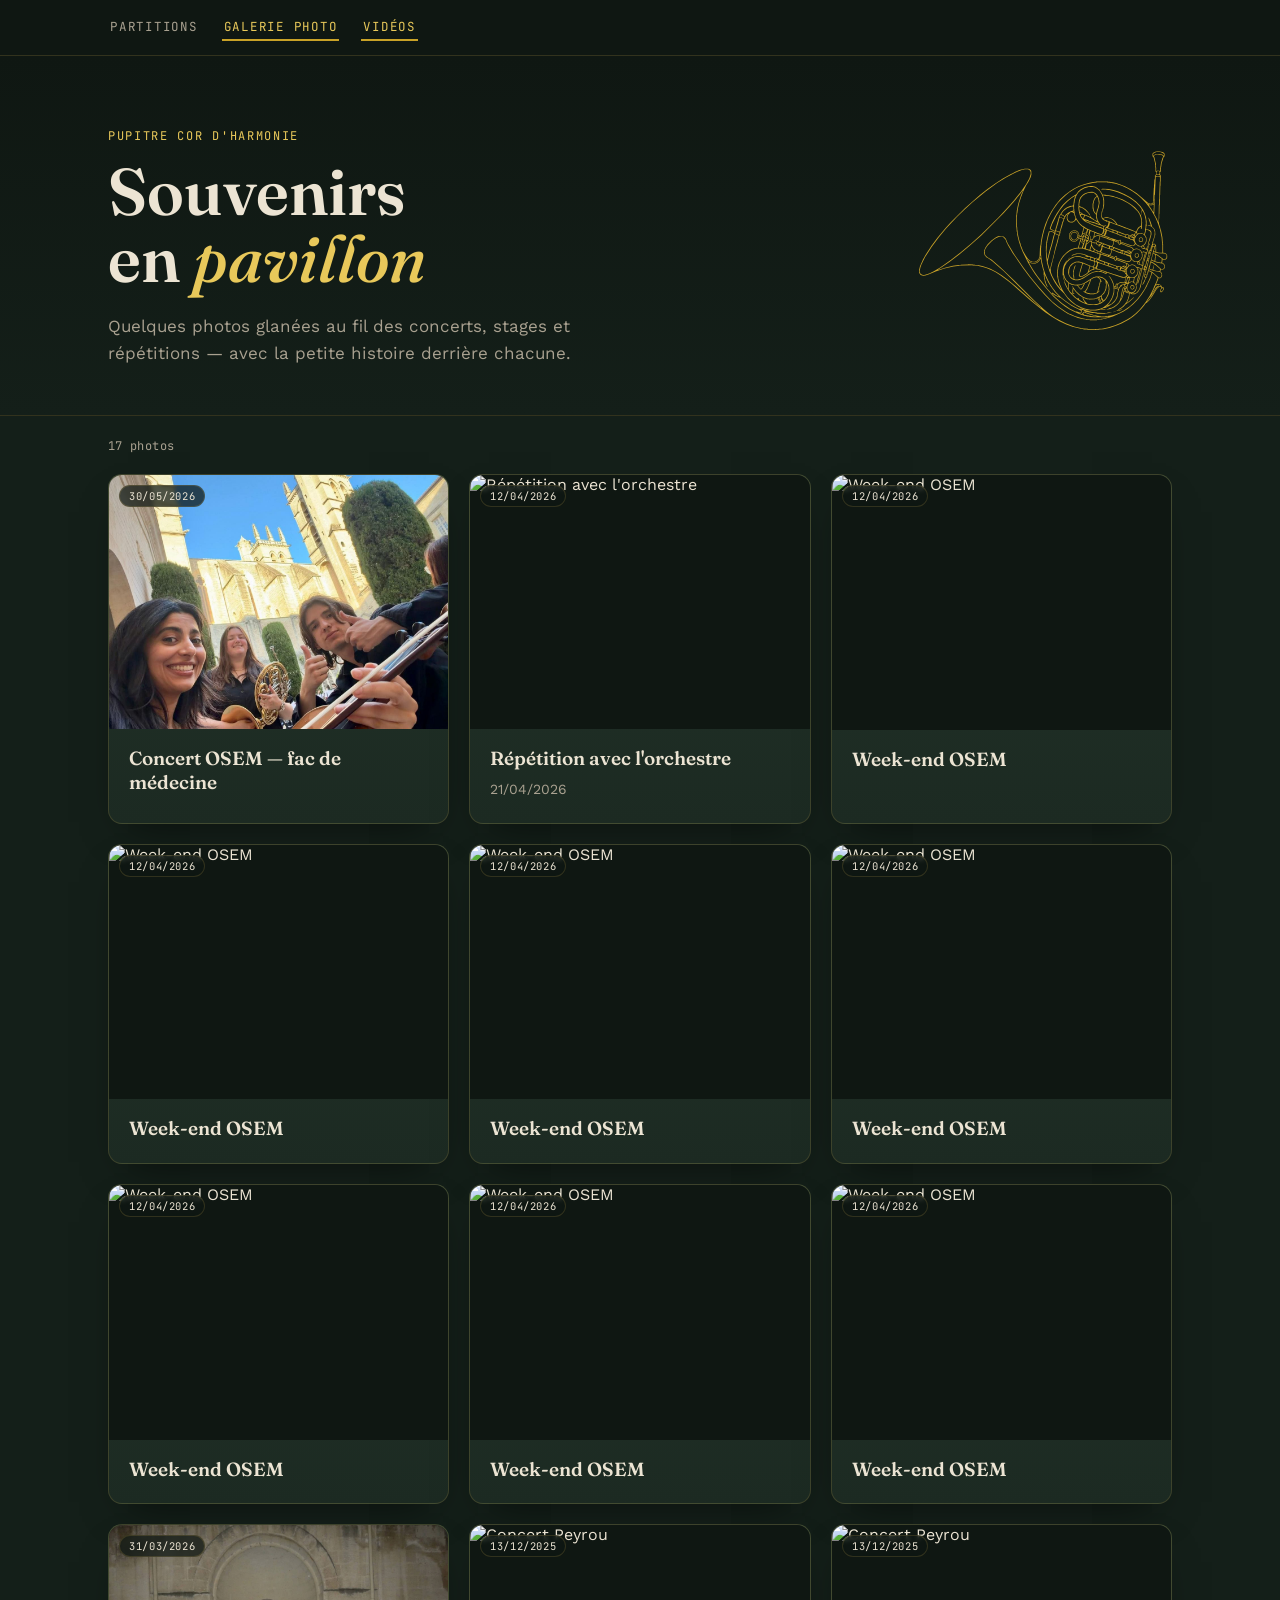
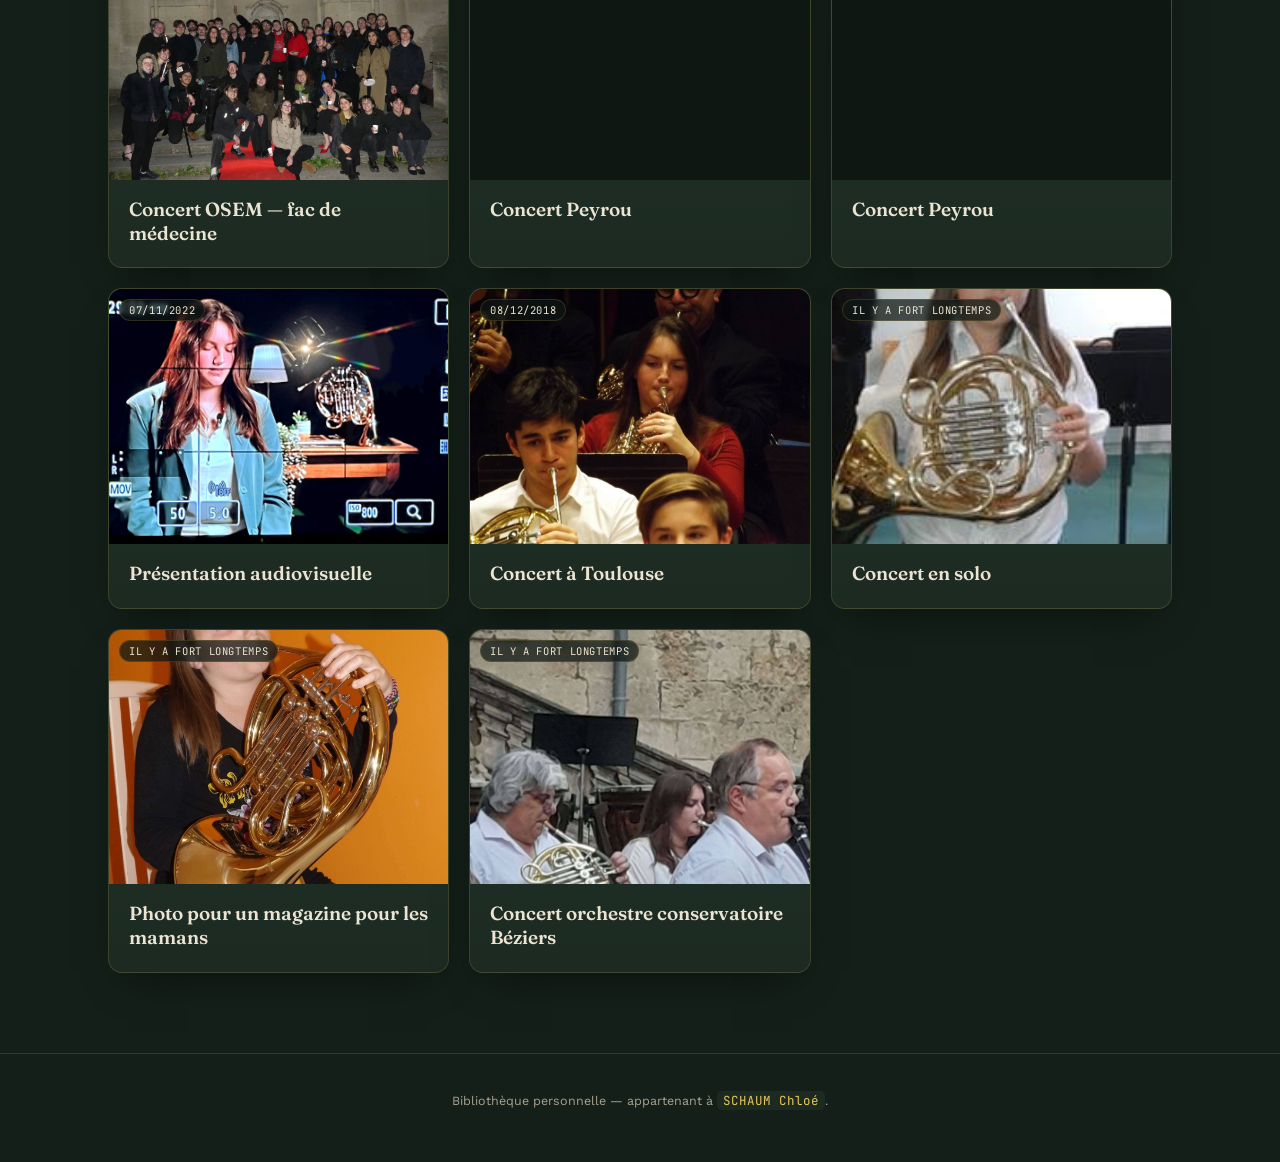
==== commit 06f92f89: "Oubli ajout lien page vidéo galerie" ====
--- a/galerie.html
+++ b/galerie.html
@@ -16,6 +16,7 @@
   <div class="site-nav-inner">
     <a href="index.html" class="site-nav-link">Partitions</a>
     <a href="galerie.html" class="site-nav-link active">Galerie photo</a>
+    <a href="videos.html" class="site-nav-link active">Vidéos</a>
   </div>
 </nav>
 
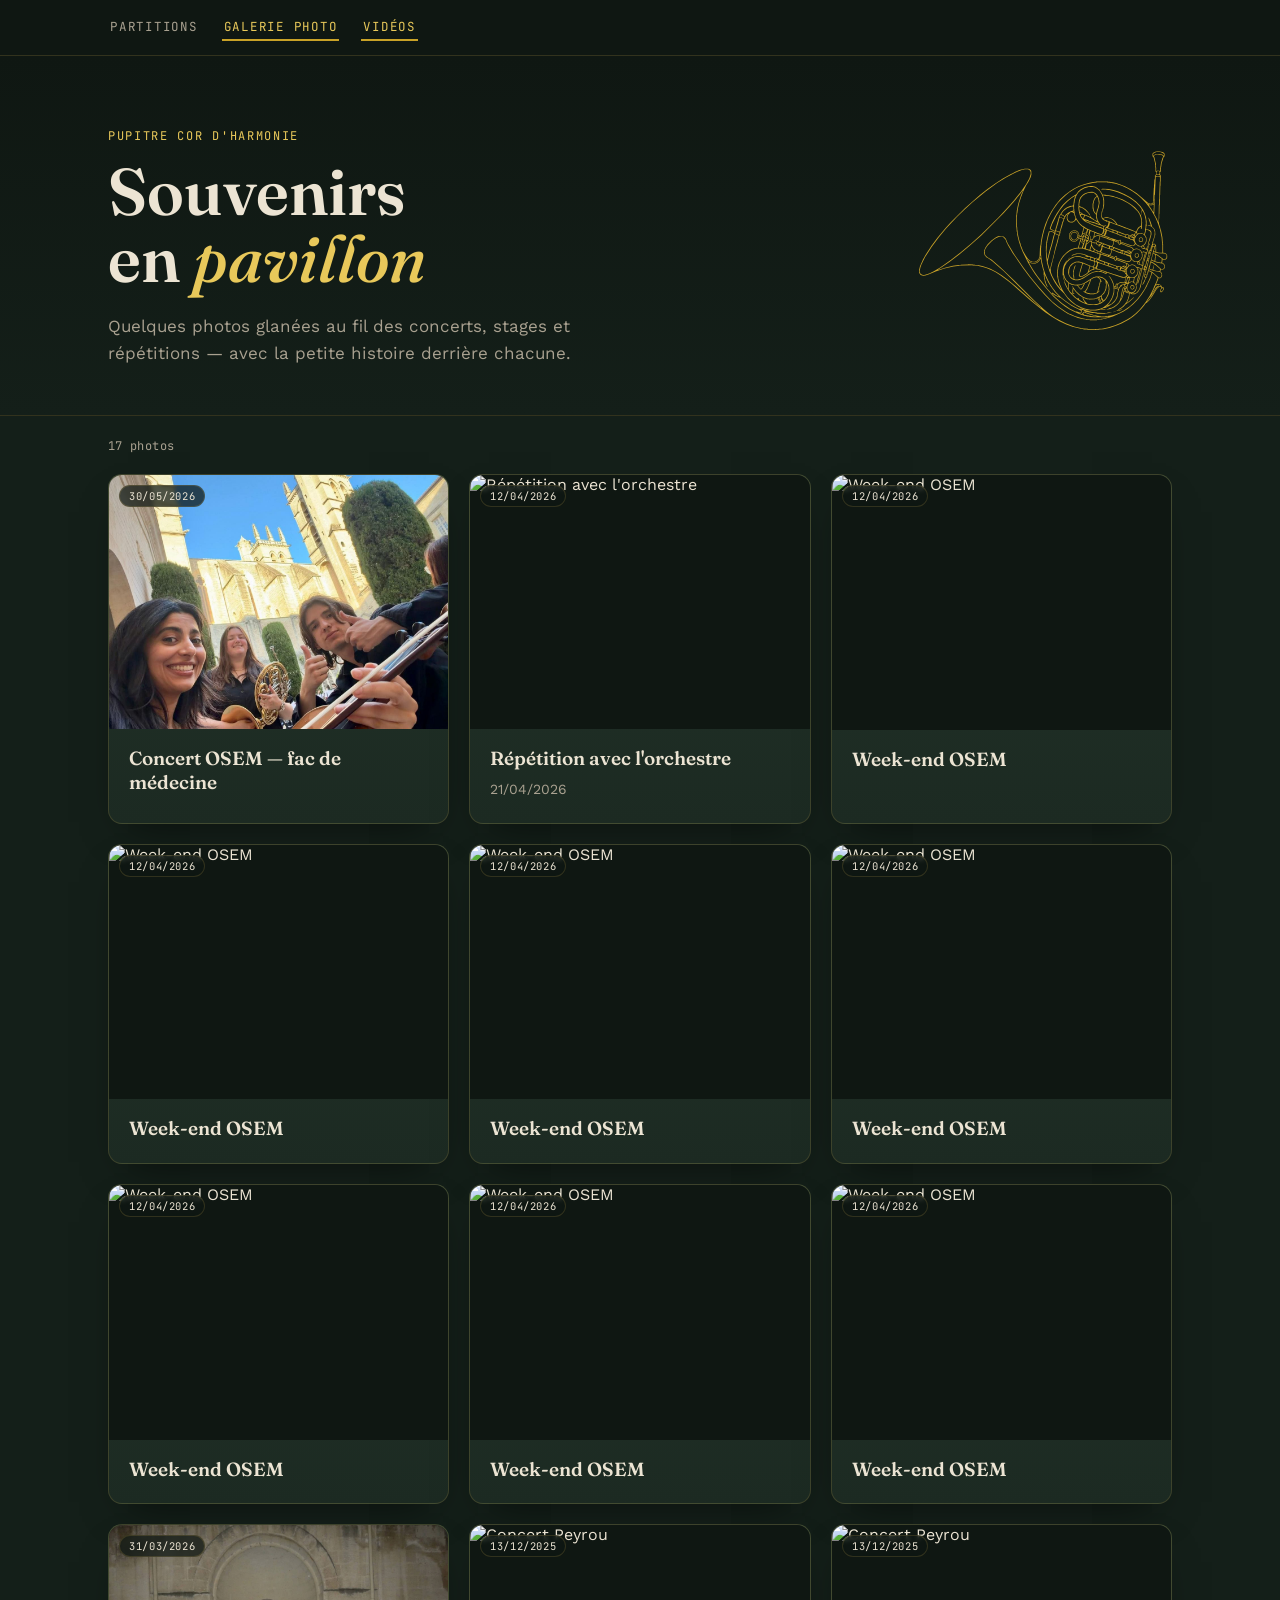
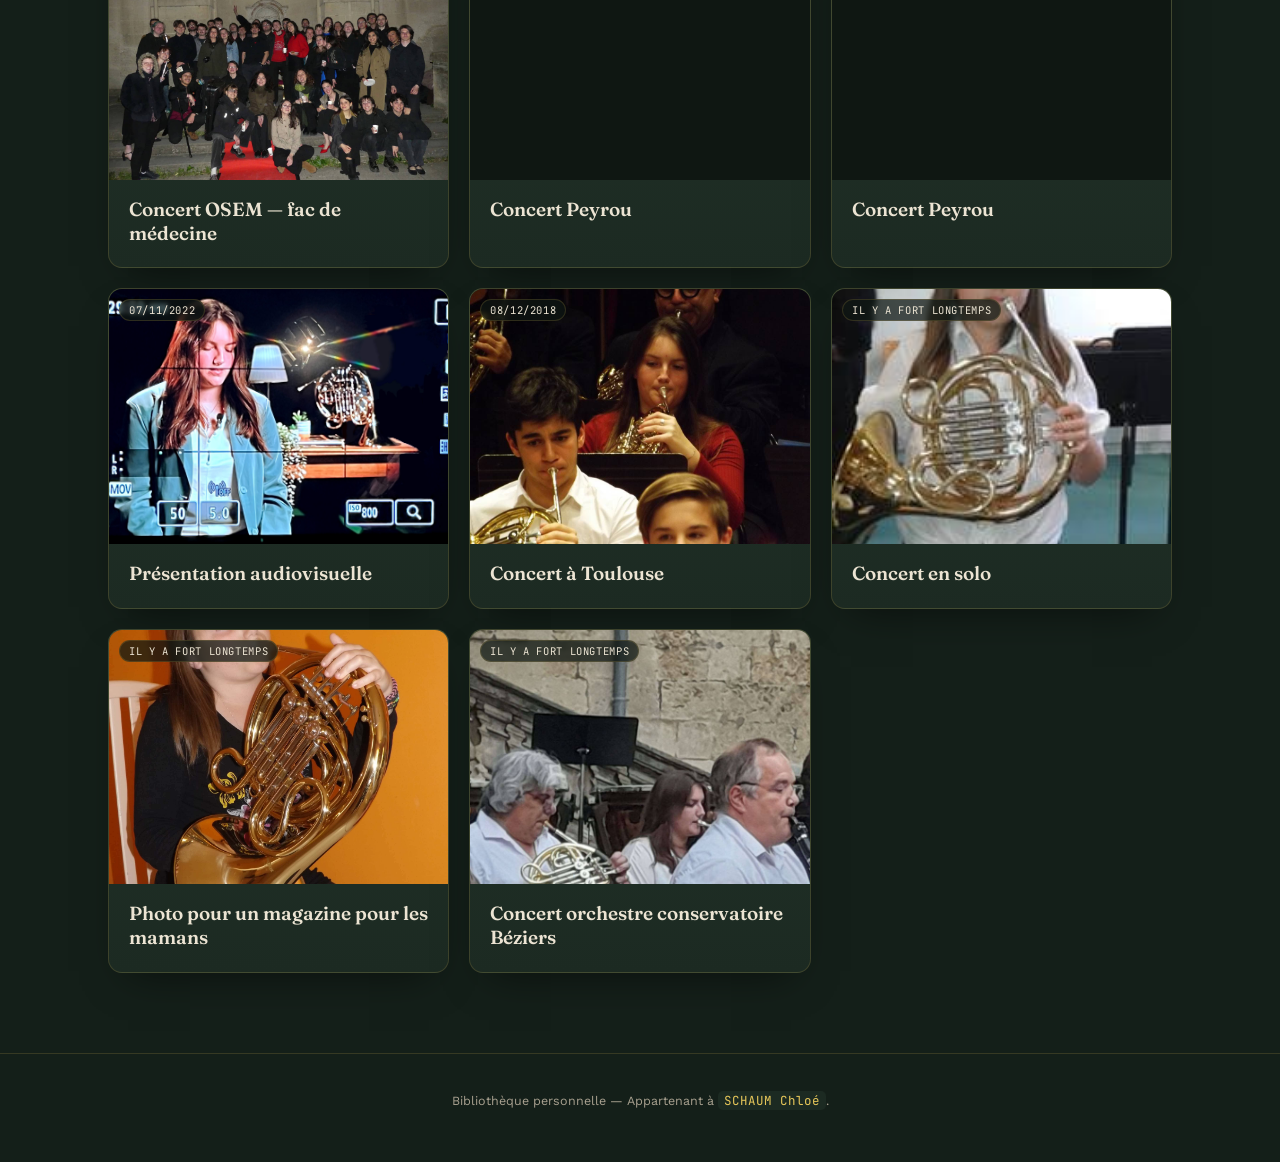
==== commit a447f64c: "Update texte" ====
--- a/galerie.html
+++ b/galerie.html
@@ -59,7 +59,7 @@
 </div>
 
 <footer>
-  <p>Bibliothèque personnelle — appartenant à <code>SCHAUM Chloé</code>.</p>
+  <p>Bibliothèque personnelle — Appartenant à <code>SCHAUM Chloé</code>.</p>
 </footer>
 
 <template id="photo-template">
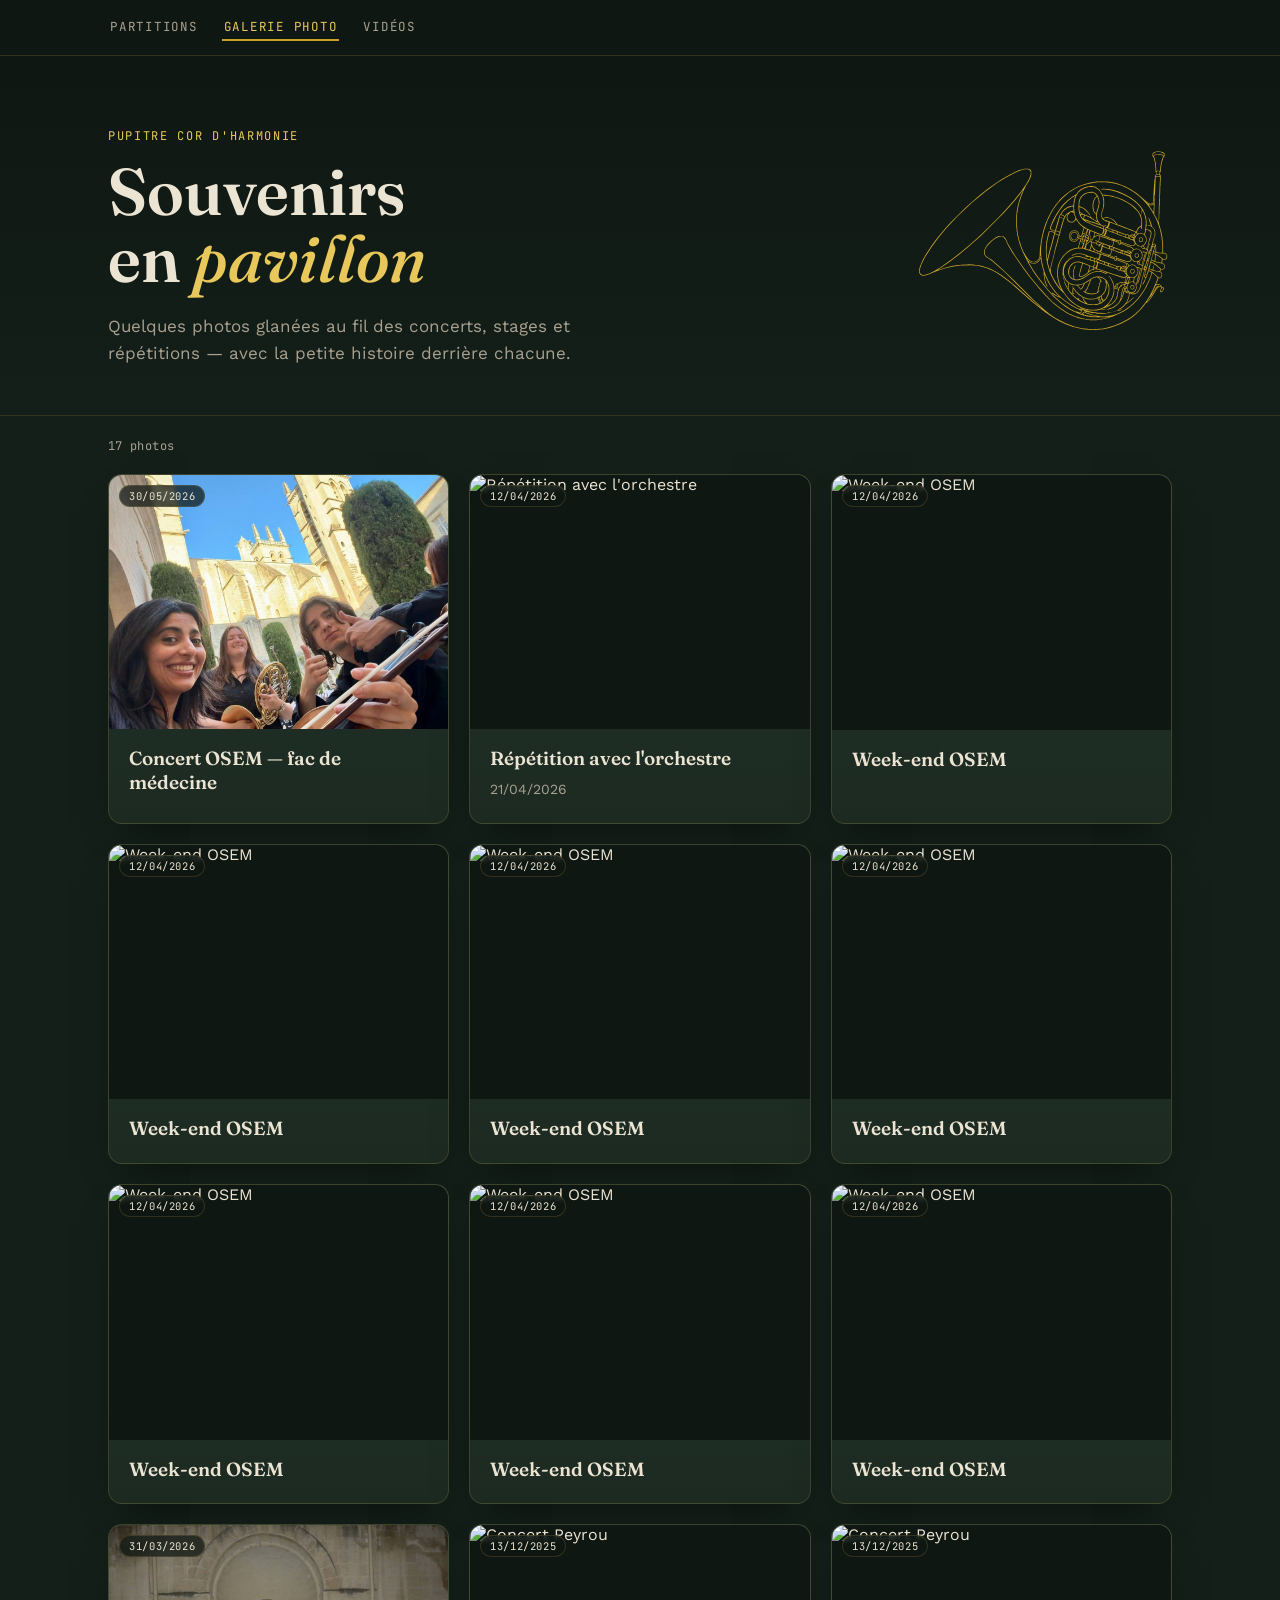
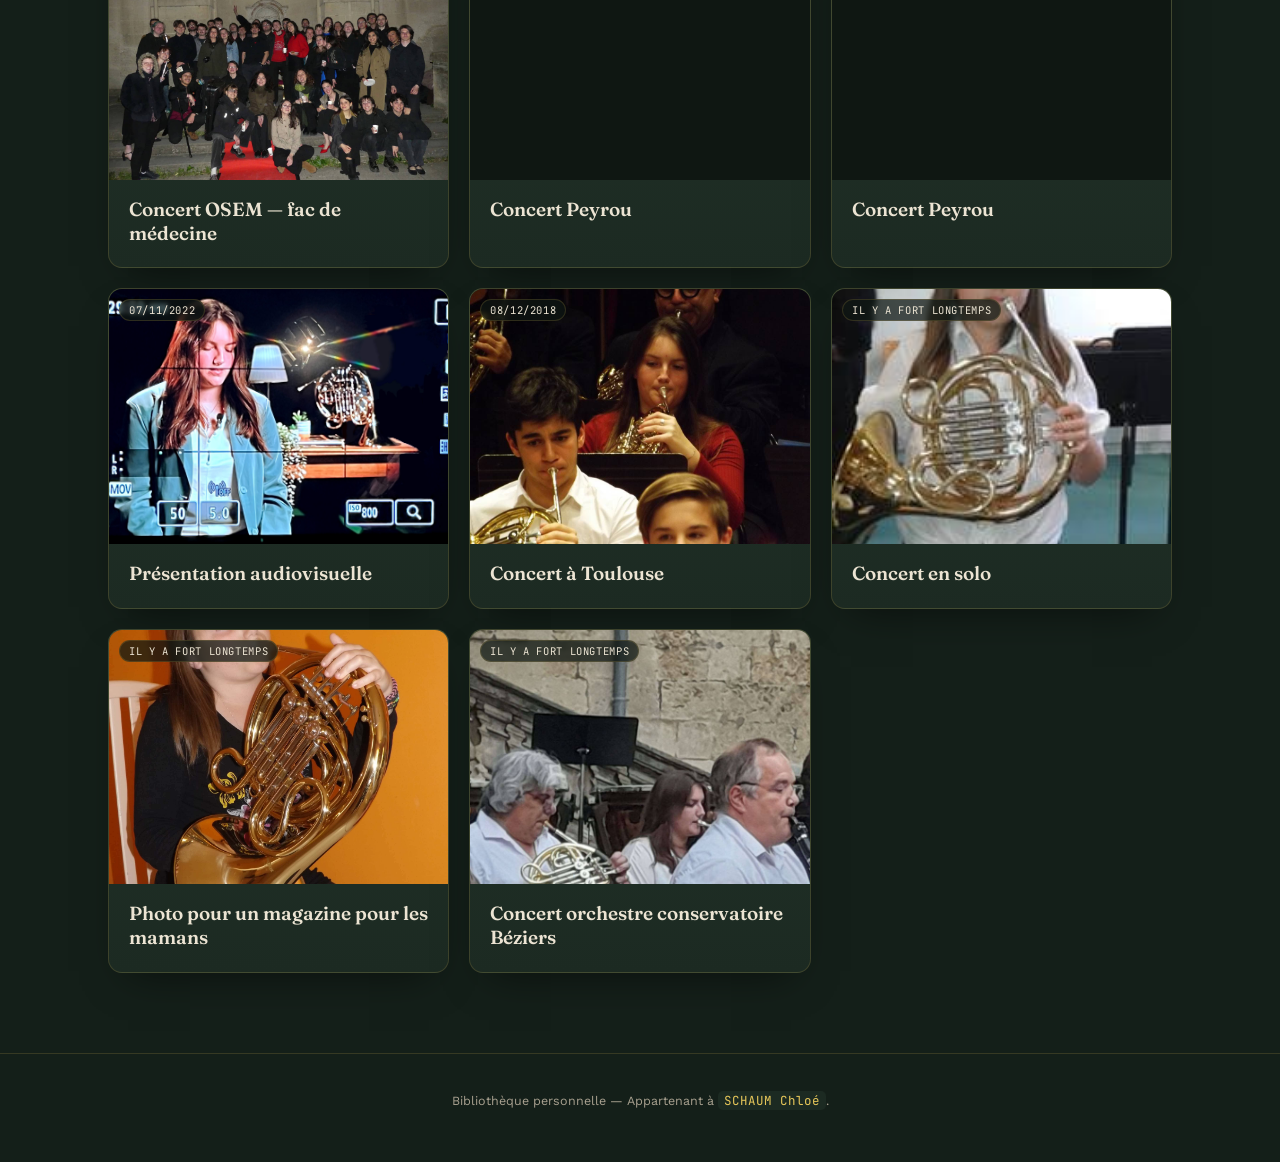
==== commit 0c8eaa25: "Modif style page header" ====
--- a/galerie.html
+++ b/galerie.html
@@ -16,7 +16,7 @@
   <div class="site-nav-inner">
     <a href="index.html" class="site-nav-link">Partitions</a>
     <a href="galerie.html" class="site-nav-link active">Galerie photo</a>
-    <a href="videos.html" class="site-nav-link active">Vidéos</a>
+    <a href="videos.html" class="site-nav-link">Vidéos</a>
   </div>
 </nav>
 
